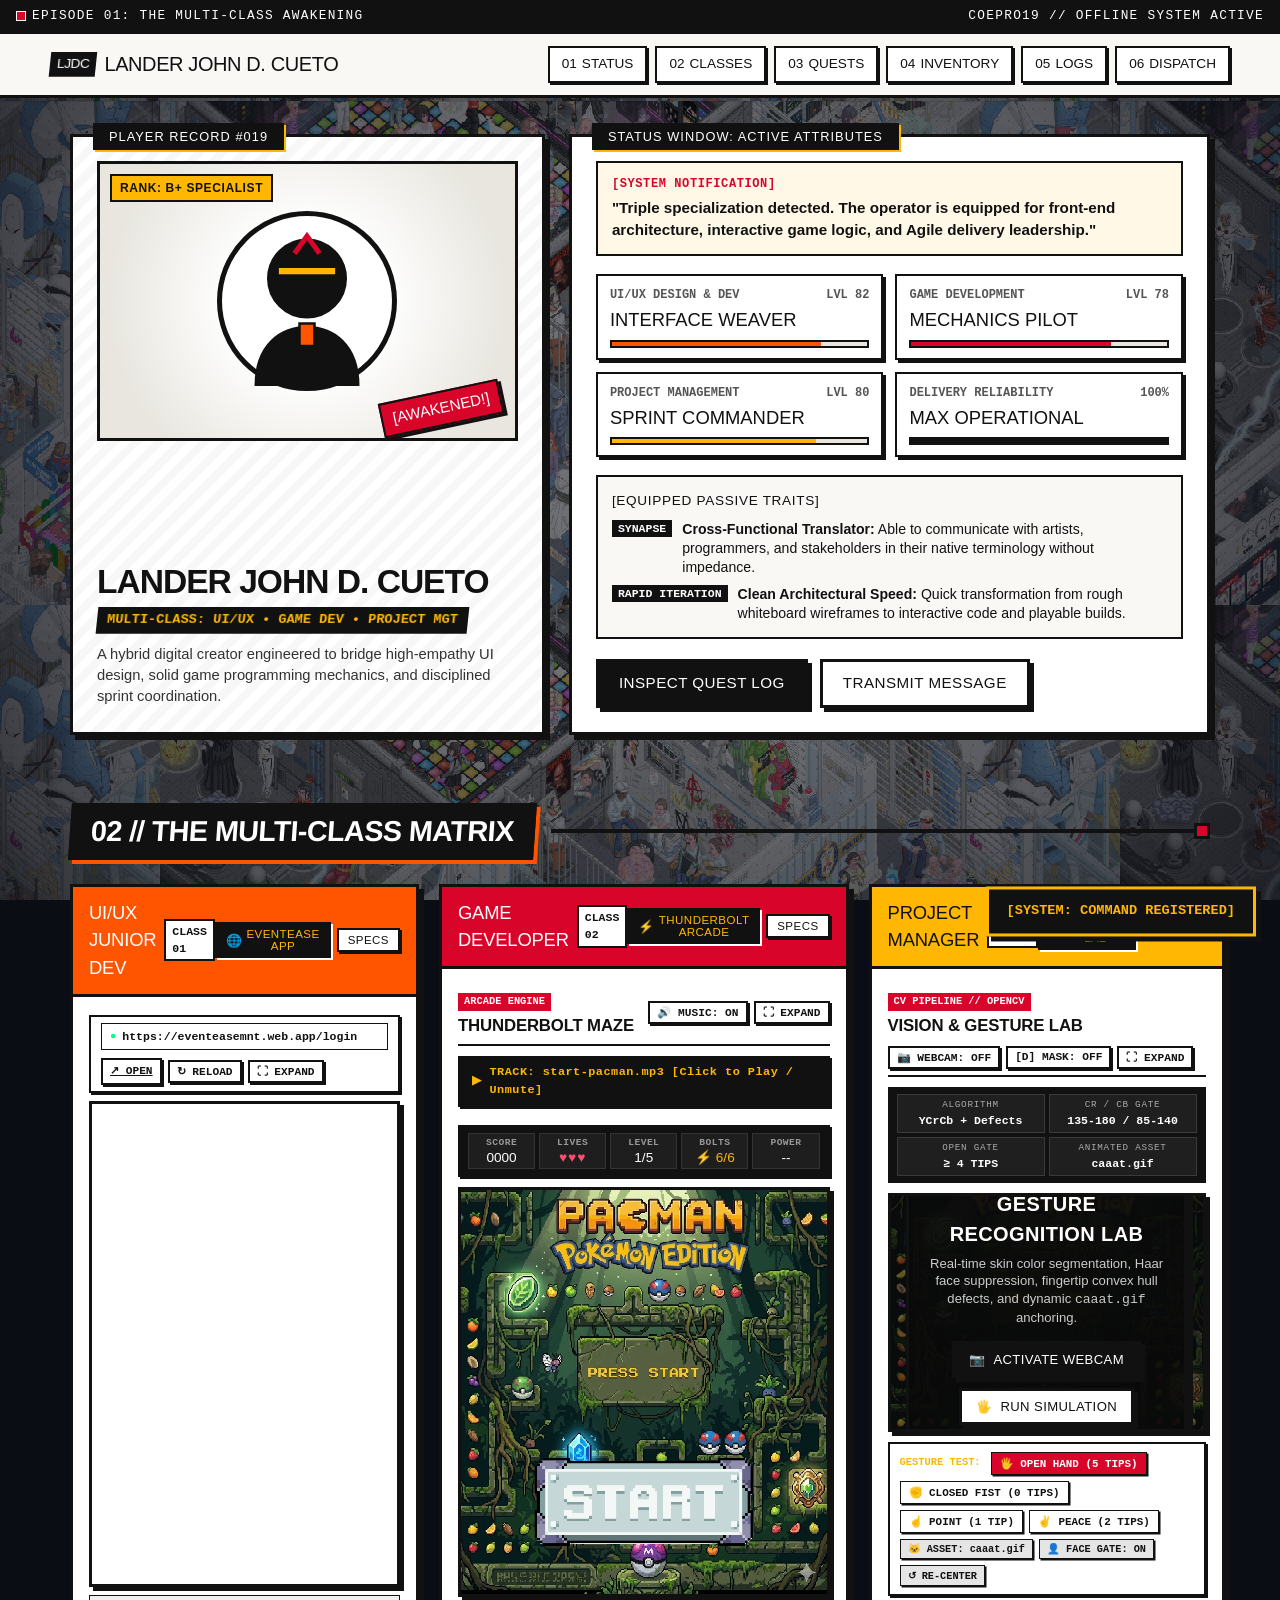
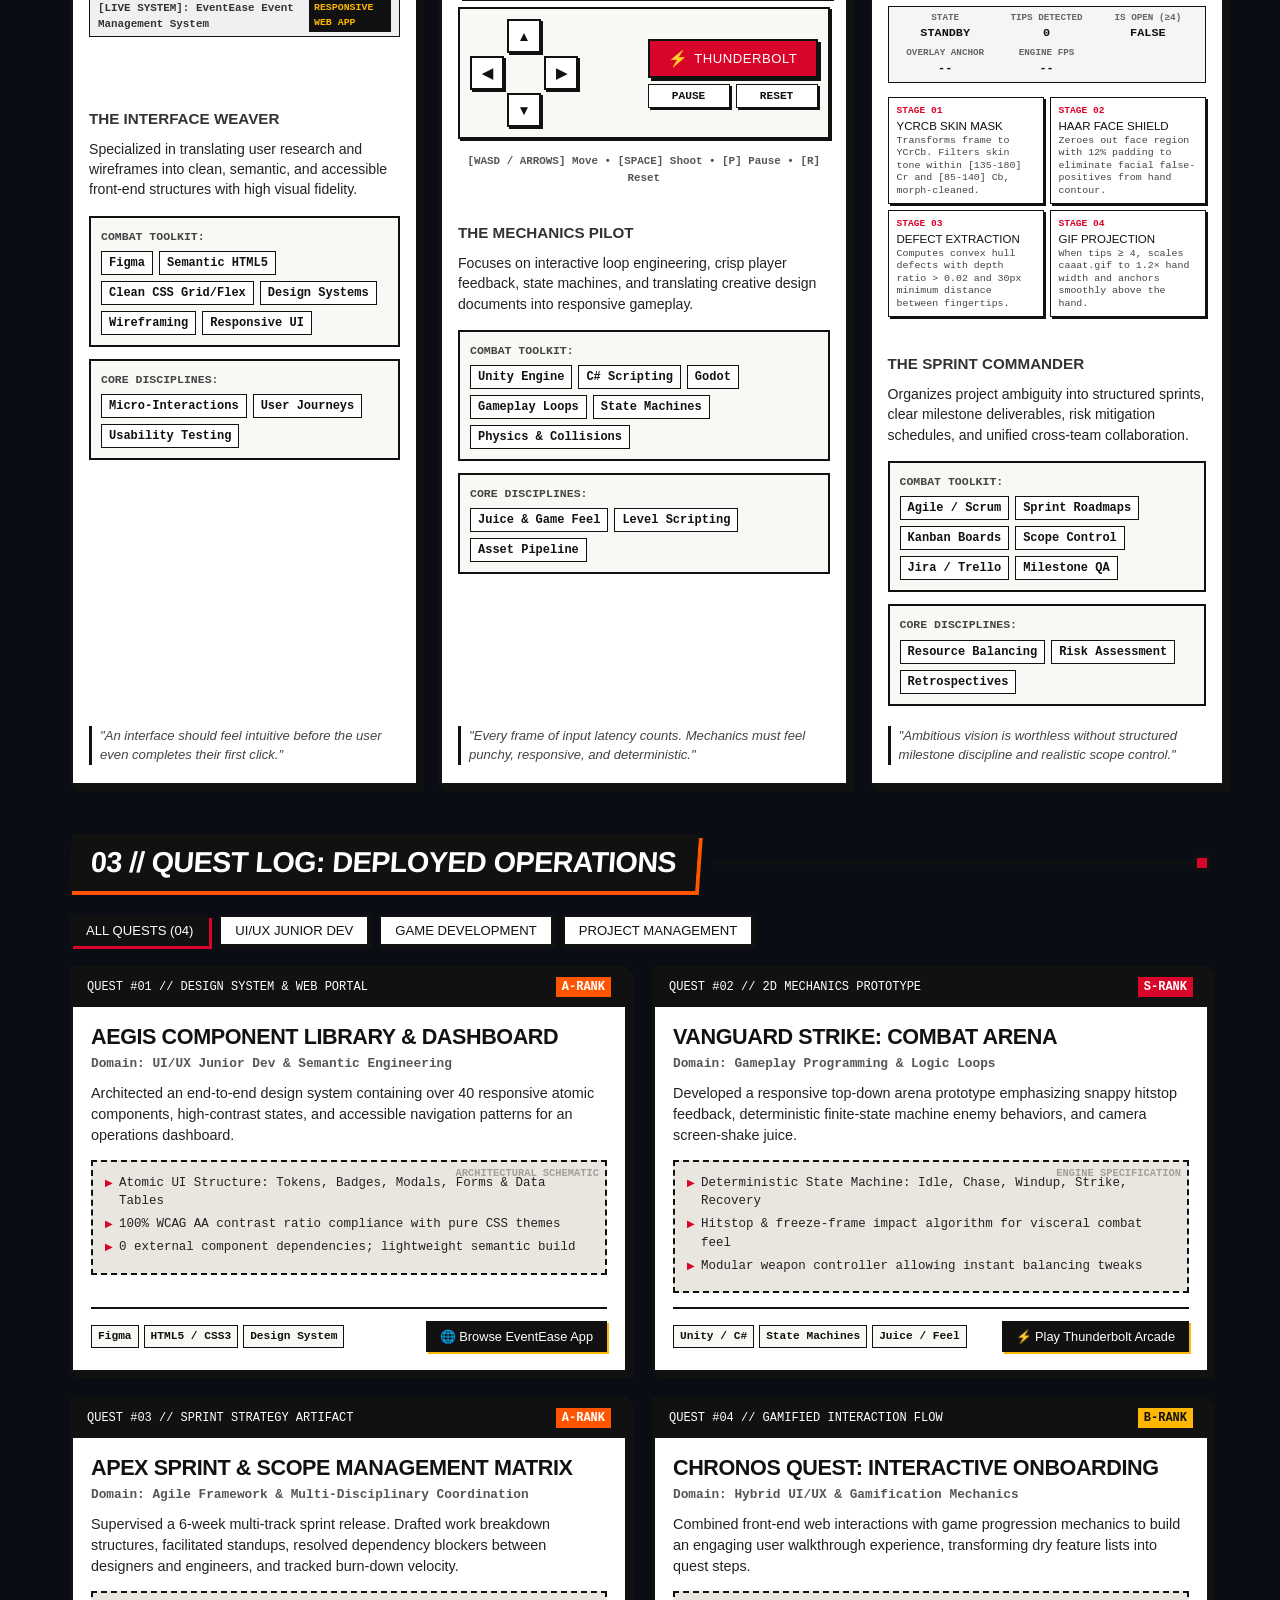
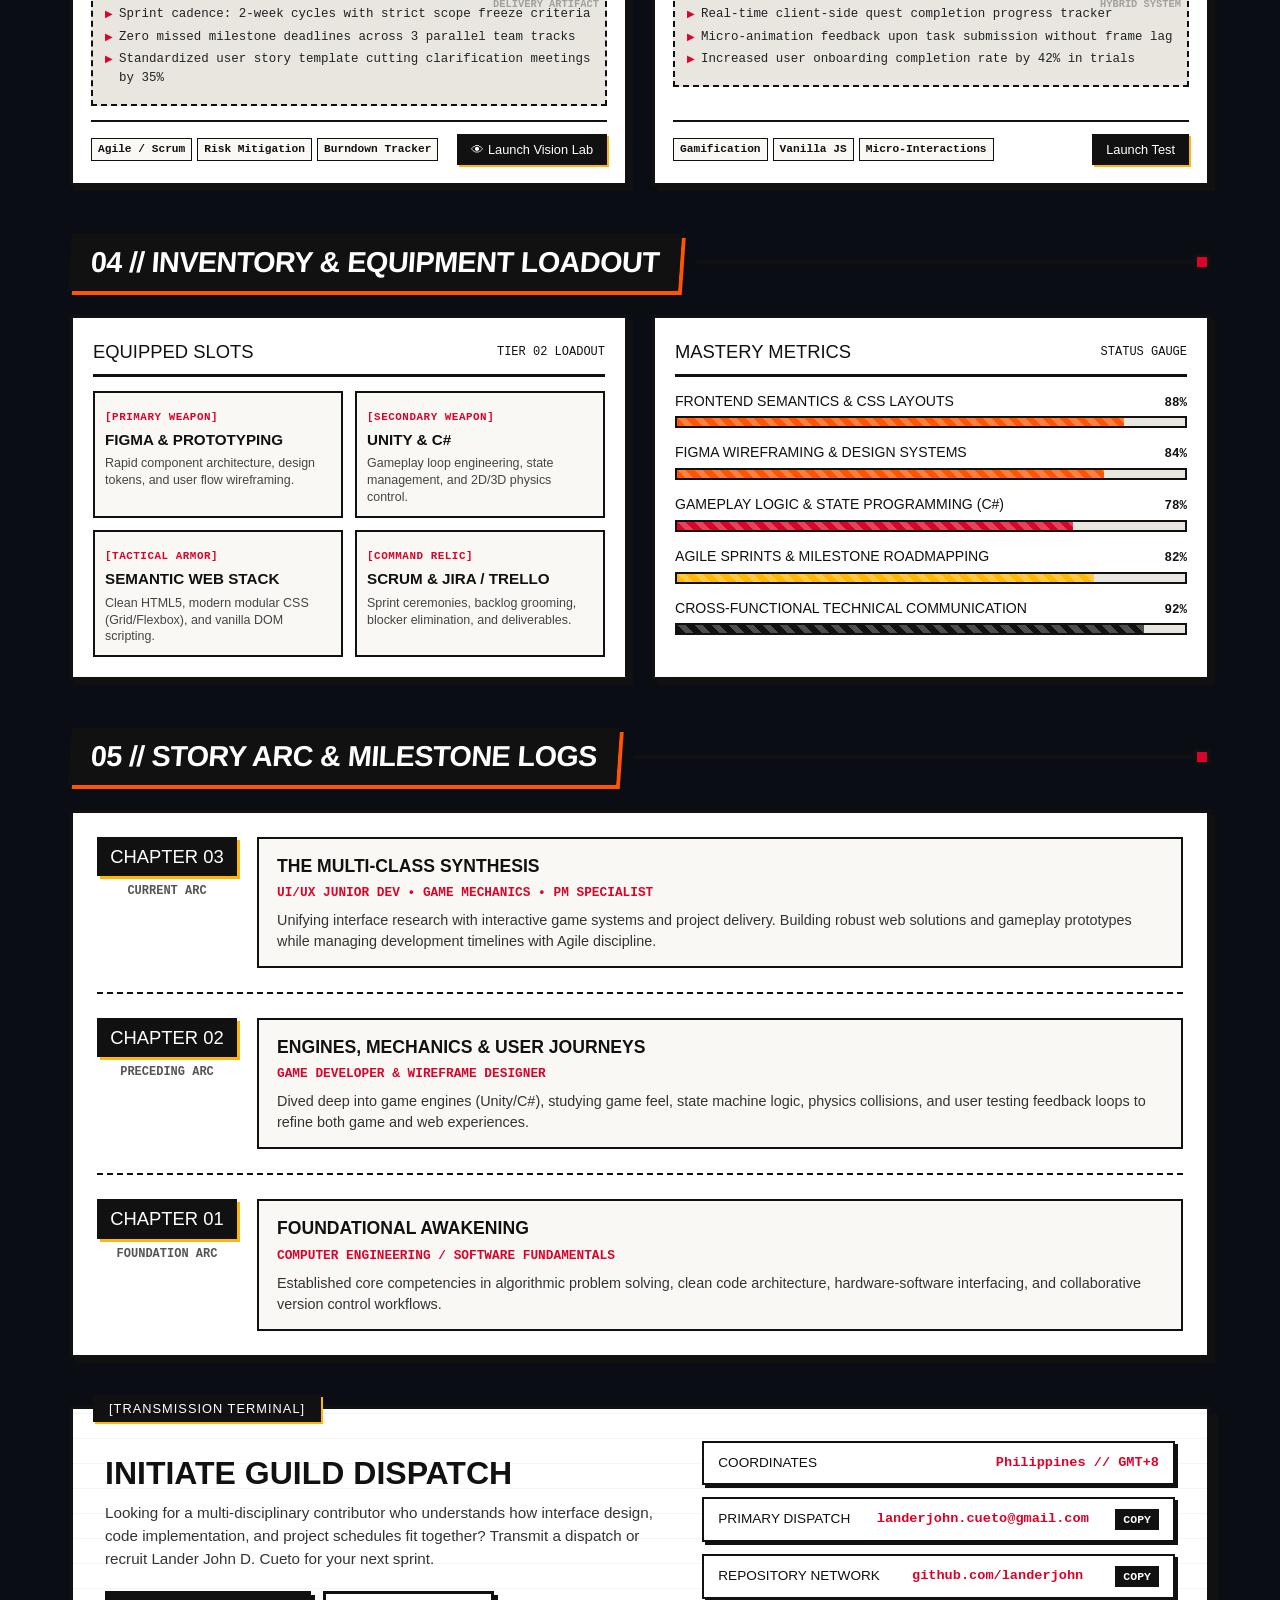
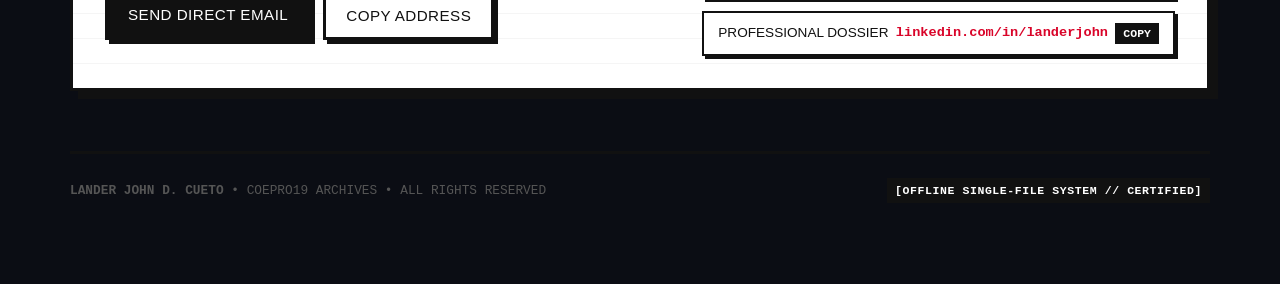
==== index_manhwa_backup.html @ 096001d0 "Initial commit: Lander's Portfolio" ====
<!DOCTYPE html>
<html lang="en">
<head>
  <meta charset="UTF-8">
  <meta name="viewport" content="width=device-width, initial-scale=1.0">
  <title>Lander John D. Cueto — Multi-Class Portfolio</title>
  <style>
    /* ==========================================================================
       RESET & ROOT VARIABLES (FLAT MANHWA / WEBTOON PALETTE)
       ========================================================================== */
    :root {
      --ink-black: #111111;
      --paper-white: #faf8f5;
      --screentone-gray: #e8e6df;
      --panel-border: 3.5px solid var(--ink-black);
      --panel-shadow: 5px 5px 0px var(--ink-black);
      --panel-shadow-lg: 8px 8px 0px var(--ink-black);
      --panel-shadow-sm: 3px 3px 0px var(--ink-black);

      /* Stark Comic Accents (Strictly Flat: No Neon/Cyberpunk Glow) */
      --accent-red: #d90429;
      --accent-red-hover: #b8001f;
      --accent-orange: #ff5400;
      --accent-yellow: #ffb703;
      --accent-yellow-light: #ffea79;
      --accent-blue-ink: #1d3557;

      /* Multi-Class Signature Colors */
      --class-uiux: #ff5400;      /* Vibrant Comic Orange */
      --class-gamedev: #d90429;   /* Crimson Red */
      --class-pm: #ffb703;        /* High-Impact Gold/Yellow */

      --font-display: "Arial Black", "Impact", "Segoe UI Black", -apple-system, sans-serif;
      --font-body: -apple-system, BlinkMacSystemFont, "Segoe UI", Roboto, "Helvetica Neue", Arial, sans-serif;
      --font-mono: "Consolas", "Courier New", monospace;
    }

    *, *::before, *::after {
      box-sizing: border-box;
      margin: 0;
      padding: 0;
    }

    html {
      scroll-behavior: smooth;
      background-color: #0b0d14;
    }

    body {
      background-color: transparent;
      color: var(--ink-black);
      font-family: var(--font-body);
      line-height: 1.5;
      font-size: 16px;
      padding-bottom: 80px;
      overflow-x: hidden;
      position: relative;
    }

    /* ==========================================================================
       FLOOR796 FIXED SPACE STATION BACKGROUND (CLONED SECTOR #b2l2,584,677)
       ========================================================================== */
    .floor796-fixed-viewport {
      position: fixed;
      top: 0;
      left: 0;
      width: 100vw;
      height: 100vh;
      z-index: -10;
      pointer-events: none;
      overflow: hidden;
      background-color: #0b0d14;
    }

    .floor796-bg-layer {
      position: absolute;
      top: -5%;
      left: -5%;
      width: 110%;
      height: 110%;
      background-image: url('floor796_bg.jpg');
      background-repeat: repeat;
      background-position: center 30%;
      background-size: 960px auto; /* Zoomed out pixel art scale */
      image-rendering: pixelated;
      image-rendering: crisp-edges;
      opacity: 0.45;
      filter: contrast(115%) brightness(0.92);
      transform: translateZ(0);
      animation: floor796-subtle-drift 35s ease-in-out infinite alternate;
    }

    @keyframes floor796-subtle-drift {
      0% {
        transform: scale(1) translate(0, 0);
      }
      50% {
        transform: scale(1.02) translate(-6px, -4px);
      }
      100% {
        transform: scale(1) translate(0, 0);
      }
    }

    .floor796-screentone-overlay {
      position: absolute;
      inset: 0;
      /* Comic screentone halftone grid to preserve digital manhwa aesthetic */
      background-image: 
        radial-gradient(circle at 1px 1px, rgba(17, 17, 17, 0.22) 1.5px, transparent 0);
      background-size: 12px 12px;
      pointer-events: none;
      opacity: 0.75;
    }

    .floor796-vignette-overlay {
      position: absolute;
      inset: 0;
      background: radial-gradient(circle at center, transparent 35%, rgba(11, 13, 20, 0.35) 80%, rgba(11, 13, 20, 0.65) 100%);
      pointer-events: none;
    }

    /* Selection & Focus */
    ::selection {
      background-color: var(--ink-black);
      color: var(--accent-yellow);
    }
    :focus-visible {
      outline: 3px dashed var(--accent-red);
      outline-offset: 4px;
    }

    /* Container */
    .container {
      max-width: 1180px;
      margin: 0 auto;
      padding: 0 20px;
    }

    /* ==========================================================================
       MANHWA TOP EPISODE BAR & HEADER
       ========================================================================== */
    .episode-bar {
      background-color: var(--ink-black);
      color: #ffffff;
      padding: 6px 16px;
      display: flex;
      justify-content: space-between;
      align-items: center;
      font-family: var(--font-mono);
      font-size: 0.8rem;
      letter-spacing: 0.1em;
      border-bottom: var(--panel-border);
      position: sticky;
      top: 0;
      z-index: 1000;
    }

    .episode-bar .status-live {
      display: inline-flex;
      align-items: center;
      gap: 6px;
    }

    .episode-bar .dot-pulse {
      width: 10px;
      height: 10px;
      background-color: var(--accent-red);
      border: 1.5px solid #fff;
      display: inline-block;
    }

    .main-nav {
      background-color: var(--paper-white);
      border-bottom: var(--panel-border);
      position: sticky;
      top: 33px;
      z-index: 999;
      box-shadow: 0 4px 0 rgba(0,0,0,0.1);
    }

    .nav-inner {
      display: flex;
      justify-content: space-between;
      align-items: center;
      padding: 12px 0;
    }

    .nav-brand {
      font-family: var(--font-display);
      font-size: 1.25rem;
      letter-spacing: -0.02em;
      text-transform: uppercase;
      display: flex;
      align-items: center;
      gap: 8px;
      text-decoration: none;
      color: var(--ink-black);
    }

    .badge-icon {
      background-color: var(--ink-black);
      color: #fff;
      padding: 2px 7px;
      font-size: 0.85rem;
      transform: skew(-6deg);
    }

    .nav-links {
      display: flex;
      list-style: none;
      gap: 8px;
    }

    .nav-link {
      text-decoration: none;
      color: var(--ink-black);
      font-family: var(--font-display);
      font-size: 0.85rem;
      text-transform: uppercase;
      padding: 6px 12px;
      border: 2px solid var(--ink-black);
      background-color: #fff;
      box-shadow: 2px 2px 0 var(--ink-black);
      transition: transform 0.1s ease, box-shadow 0.1s ease, background-color 0.1s ease;
      display: inline-flex;
      align-items: center;
      gap: 5px;
    }

    .nav-link:hover {
      background-color: var(--accent-yellow);
      transform: translate(-1px, -1px);
      box-shadow: 4px 4px 0 var(--ink-black);
    }

    .nav-link:active {
      transform: translate(2px, 2px);
      box-shadow: 0 0 0 var(--ink-black);
    }

    /* ==========================================================================
       HERO: CHARACTER STATUS WINDOW & SPLIT MANHWA PANEL
       ========================================================================== */
    .hero-section {
      padding: 36px 0 20px 0;
    }

    .webtoon-row {
      display: grid;
      grid-template-columns: 1fr 1.35fr;
      gap: 24px;
      align-items: stretch;
    }

    /* Common Comic Panel Frame */
    .comic-panel {
      background-color: #ffffff;
      border: var(--panel-border);
      box-shadow: var(--panel-shadow);
      position: relative;
      padding: 24px;
    }

    .panel-cutout-header {
      position: absolute;
      top: -14px;
      left: 20px;
      background-color: var(--ink-black);
      color: #ffffff;
      font-family: var(--font-display);
      font-size: 0.8rem;
      padding: 2px 14px;
      letter-spacing: 0.08em;
      text-transform: uppercase;
      border: 2px solid var(--ink-black);
      box-shadow: 2px 2px 0 var(--accent-yellow);
      z-index: 2;
    }

    /* Left Panel: Character Avatar & Identity Frame */
    .character-card {
      display: flex;
      flex-direction: column;
      justify-content: space-between;
      background-color: #fff;
      background-image: 
        repeating-linear-gradient(
          -45deg,
          transparent,
          transparent 8px,
          rgba(0, 0, 0, 0.03) 8px,
          rgba(0, 0, 0, 0.03) 16px
        );
    }

    .character-visual-frame {
      border: 3px solid var(--ink-black);
      background-color: var(--screentone-gray);
      height: 280px;
      display: flex;
      flex-direction: column;
      align-items: center;
      justify-content: center;
      position: relative;
      overflow: hidden;
      box-shadow: inset 0 0 0 3px #ffffff;
    }

    /* Native Vector Silhouette / Avatar Crest */
    .vector-silhouette {
      width: 100%;
      height: 100%;
      display: flex;
      align-items: center;
      justify-content: center;
      background: radial-gradient(circle at center, #ffffff 30%, var(--screentone-gray) 80%);
    }

    .avatar-svg {
      width: 200px;
      height: 200px;
    }

    .sfx-badge {
      position: absolute;
      background-color: var(--accent-red);
      color: #fff;
      font-family: var(--font-display);
      font-size: 0.95rem;
      padding: 4px 10px;
      border: 2px solid var(--ink-black);
      box-shadow: 3px 3px 0 var(--ink-black);
      transform: rotate(-12deg);
      bottom: 12px;
      right: 12px;
      z-index: 3;
    }

    .rank-stamp {
      position: absolute;
      top: 10px;
      left: 10px;
      background-color: var(--accent-yellow);
      border: 2px solid var(--ink-black);
      padding: 3px 8px;
      font-family: var(--font-display);
      font-size: 0.75rem;
      font-weight: 900;
      letter-spacing: 0.05em;
    }

    .character-identity {
      margin-top: 18px;
    }

    .name-title {
      font-family: var(--font-display);
      font-size: 2.1rem;
      line-height: 1.05;
      text-transform: uppercase;
      color: var(--ink-black);
      letter-spacing: -0.03em;
    }

    .class-super-badge {
      display: inline-block;
      margin-top: 8px;
      background-color: var(--ink-black);
      color: var(--accent-yellow);
      font-family: var(--font-mono);
      font-weight: bold;
      font-size: 0.85rem;
      padding: 3px 10px;
      transform: skew(-6deg);
    }

    .identity-subtext {
      margin-top: 10px;
      font-size: 0.92rem;
      color: #333;
      font-weight: 500;
      line-height: 1.45;
    }

    /* Right Panel: Official System Status Window */
    .status-window {
      background-color: #ffffff;
      display: flex;
      flex-direction: column;
      justify-content: space-between;
    }

    .system-dialogue-box {
      border: 2px solid var(--ink-black);
      background-color: #fff8e7;
      padding: 12px 14px;
      margin-bottom: 18px;
      position: relative;
    }

    .system-dialogue-box::before {
      content: "[SYSTEM NOTIFICATION]";
      display: block;
      font-family: var(--font-mono);
      font-size: 0.75rem;
      font-weight: 900;
      color: var(--accent-red);
      letter-spacing: 0.05em;
      margin-bottom: 4px;
    }

    .system-dialogue-text {
      font-size: 0.95rem;
      font-weight: 600;
      color: var(--ink-black);
    }

    /* Status Grid */
    .status-stats-grid {
      display: grid;
      grid-template-columns: 1fr 1fr;
      gap: 12px;
      margin-bottom: 18px;
    }

    .stat-box {
      border: 2px solid var(--ink-black);
      padding: 10px 12px;
      background-color: #fff;
      box-shadow: var(--panel-shadow-sm);
    }

    .stat-label {
      font-family: var(--font-mono);
      font-size: 0.75rem;
      text-transform: uppercase;
      font-weight: 700;
      color: #555;
      display: flex;
      justify-content: space-between;
    }

    .stat-val {
      font-family: var(--font-display);
      font-size: 1.15rem;
      margin-top: 2px;
      color: var(--ink-black);
    }

    .stat-meter {
      height: 8px;
      border: 2px solid var(--ink-black);
      background-color: var(--screentone-gray);
      margin-top: 6px;
      overflow: hidden;
    }

    .stat-fill {
      height: 100%;
      background-color: var(--accent-red);
    }
    .stat-fill.uiux { background-color: var(--accent-orange); }
    .stat-fill.gamedev { background-color: var(--accent-red); }
    .stat-fill.pm { background-color: var(--accent-yellow); }
    .stat-fill.stamina { background-color: var(--ink-black); }

    /* Passive Traits List */
    .traits-box {
      border: 2px solid var(--ink-black);
      padding: 14px;
      background-color: var(--paper-white);
      margin-bottom: 20px;
    }

    .traits-title {
      font-family: var(--font-display);
      font-size: 0.85rem;
      text-transform: uppercase;
      letter-spacing: 0.05em;
      margin-bottom: 8px;
      display: flex;
      align-items: center;
      gap: 6px;
    }

    .trait-item {
      display: flex;
      gap: 10px;
      margin-bottom: 8px;
      font-size: 0.88rem;
      line-height: 1.35;
    }
    .trait-item:last-child {
      margin-bottom: 0;
    }

    .trait-tag {
      font-family: var(--font-mono);
      font-size: 0.72rem;
      font-weight: 800;
      background-color: var(--ink-black);
      color: #fff;
      padding: 1px 6px;
      height: fit-content;
      white-space: nowrap;
    }

    /* Action Buttons CTA */
    .cta-row {
      display: flex;
      gap: 12px;
      flex-wrap: wrap;
    }

    .comic-btn {
      font-family: var(--font-display);
      font-size: 0.95rem;
      text-transform: uppercase;
      letter-spacing: 0.03em;
      padding: 10px 20px;
      text-decoration: none;
      display: inline-flex;
      align-items: center;
      justify-content: center;
      gap: 8px;
      border: 3px solid var(--ink-black);
      background-color: var(--ink-black);
      color: #fff;
      box-shadow: 4px 4px 0 var(--ink-black);
      cursor: pointer;
      transition: transform 0.1s ease, box-shadow 0.1s ease, background-color 0.1s ease;
    }

    .comic-btn:hover {
      background-color: var(--accent-red);
      color: #fff;
      transform: translate(-2px, -2px);
      box-shadow: 6px 6px 0 var(--ink-black);
    }

    .comic-btn:active {
      transform: translate(2px, 2px);
      box-shadow: 2px 2px 0 var(--ink-black);
    }

    .comic-btn-secondary {
      background-color: #fff;
      color: var(--ink-black);
      box-shadow: 4px 4px 0 var(--ink-black);
    }

    .comic-btn-secondary:hover {
      background-color: var(--accent-yellow);
      color: var(--ink-black);
    }

    /* ==========================================================================
       SECTION HEADERS (MANHWA CHAPTER PANELS)
       ========================================================================== */
    .section-banner {
      margin: 48px 0 24px 0;
      display: flex;
      align-items: center;
      gap: 16px;
    }

    .section-title {
      font-family: var(--font-display);
      font-size: 1.8rem;
      text-transform: uppercase;
      letter-spacing: -0.02em;
      background-color: var(--ink-black);
      color: #ffffff;
      padding: 4px 18px;
      border: 3px solid var(--ink-black);
      box-shadow: 4px 4px 0 var(--accent-orange);
      transform: skew(-4deg);
      display: inline-block;
    }

    .section-line {
      flex: 1;
      height: 4px;
      background-color: var(--ink-black);
      position: relative;
    }

    .section-line::after {
      content: "";
      position: absolute;
      right: 0;
      top: -6px;
      width: 16px;
      height: 16px;
      background-color: var(--accent-red);
      border: 3px solid var(--ink-black);
    }

    /* ==========================================================================
       THE MULTI-CLASS MATRIX (3 STRUCTURAL PANELS)
       ========================================================================== */
    .classes-grid {
      display: grid;
      grid-template-columns: repeat(3, 1fr);
      gap: 20px;
    }

    .class-card {
      border: var(--panel-border);
      box-shadow: var(--panel-shadow);
      background-color: #ffffff;
      display: flex;
      flex-direction: column;
      position: relative;
      transition: transform 0.15s ease, box-shadow 0.15s ease;
    }

    .class-card:hover {
      transform: translateY(-4px);
      box-shadow: var(--panel-shadow-lg);
    }

    .class-header-bar {
      padding: 12px 16px;
      border-bottom: 3px solid var(--ink-black);
      display: flex;
      justify-content: space-between;
      align-items: center;
    }

    .class-card.uiux-card .class-header-bar {
      background-color: var(--class-uiux);
      color: #ffffff;
    }

    .class-card.gamedev-card .class-header-bar {
      background-color: var(--class-gamedev);
      color: #ffffff;
    }

    .class-card.pm-card .class-header-bar {
      background-color: var(--class-pm);
      color: var(--ink-black);
    }

    .class-name {
      font-family: var(--font-display);
      font-size: 1.15rem;
      text-transform: uppercase;
      letter-spacing: -0.01em;
    }

    .class-tier {
      font-family: var(--font-mono);
      font-size: 0.72rem;
      font-weight: 900;
      border: 2px solid var(--ink-black);
      padding: 2px 6px;
      background-color: #fff;
      color: var(--ink-black);
    }

    .class-title-wrap {
      display: flex;
      align-items: center;
      gap: 8px;
    }

    /* Game Developer Interactive Section Tabs */
    .gamedev-tab-nav {
      display: flex;
      gap: 6px;
      align-items: center;
    }

    .gamedev-tab-btn {
      font-family: var(--font-display);
      font-size: 0.72rem;
      text-transform: uppercase;
      letter-spacing: 0.04em;
      padding: 4px 9px;
      border: 2px solid var(--ink-black);
      background-color: #ffffff;
      color: var(--ink-black);
      cursor: pointer;
      box-shadow: 2px 2px 0 var(--ink-black);
      transition: all 0.1s ease;
      display: inline-flex;
      align-items: center;
      gap: 4px;
    }

    .gamedev-tab-btn:hover {
      background-color: var(--accent-yellow);
      transform: translate(-1px, -1px);
      box-shadow: 3px 3px 0 var(--ink-black);
    }

    .gamedev-tab-btn:active {
      transform: translate(1px, 1px);
      box-shadow: 1px 1px 0 var(--ink-black);
    }

    .gamedev-tab-btn.active {
      background-color: var(--ink-black);
      color: var(--accent-yellow);
      box-shadow: 2px 2px 0 #ffffff;
    }

    .gamedev-tab-btn.highlight-tab {
      background-color: var(--accent-yellow);
      color: var(--ink-black);
    }

    .gamedev-tab-btn.highlight-tab.active {
      background-color: var(--ink-black);
      color: var(--accent-yellow);
    }

    .pulse-spark {
      font-size: 0.8rem;
      display: inline-block;
      animation: pulse-spark-anim 1.2s infinite ease-in-out;
    }

    @keyframes pulse-spark-anim {
      0%, 100% { transform: scale(1); }
      50% { transform: scale(1.35) rotate(8deg); color: var(--accent-orange); }
    }

    .gamedev-tab-pane {
      display: none;
      flex-direction: column;
      flex: 1;
      justify-content: space-between;
    }

    .gamedev-tab-pane.active {
      display: flex;
    }

    .uiux-tab-pane {
      display: none;
      flex-direction: column;
      flex: 1;
      justify-content: space-between;
    }

    .uiux-tab-pane.active {
      display: flex;
    }

    .pm-tab-pane {
      display: none;
      flex-direction: column;
      flex: 1;
      justify-content: space-between;
    }

    .pm-tab-pane.active {
      display: flex;
    }

    /* Expand / Full-Width Toggle for Cards */
    .class-card.gamedev-card.expanded,
    .class-card.uiux-card.expanded,
    .class-card.pm-card.expanded {
      grid-column: 1 / -1;
      border-color: var(--ink-black);
      box-shadow: var(--panel-shadow-lg);
    }

    .class-card.gamedev-card.expanded .arcade-shell {
      max-width: 640px;
      margin: 0 auto;
      width: 100%;
    }

    .class-card.pm-card.expanded .pm-vision-shell {
      max-width: 680px;
      margin: 0 auto;
      width: 100%;
    }

    /* Project Manager: Computer Vision & Gesture Lab Shell */
    .pm-vision-shell {
      display: flex;
      flex-direction: column;
      gap: 10px;
      width: 100%;
    }

    .pm-vision-ticker {
      display: grid;
      grid-template-columns: repeat(auto-fit, minmax(110px, 1fr));
      gap: 4px;
      background-color: var(--ink-black);
      padding: 6px 8px;
      border: 1.5px solid var(--ink-black);
    }

    .ticker-item {
      display: flex;
      flex-direction: column;
      align-items: center;
      text-align: center;
      padding: 3px 4px;
      background-color: rgba(255, 255, 255, 0.06);
      border: 1px solid rgba(255, 255, 255, 0.12);
    }

    .ticker-key {
      font-family: var(--font-mono);
      font-size: 0.58rem;
      letter-spacing: 0.08em;
      color: #aaaaaa;
      text-transform: uppercase;
    }

    .ticker-val {
      font-family: var(--font-mono);
      font-size: 0.72rem;
      font-weight: 700;
      color: #ffffff;
    }

    .pm-vision-screen-frame {
      position: relative;
      background-color: #0b0c10;
      border: 3px solid var(--ink-black);
      box-shadow: 4px 4px 0 var(--ink-black);
      overflow: hidden;
      aspect-ratio: 4 / 3;
      max-height: 480px;
      display: flex;
      justify-content: center;
      align-items: center;
      touch-action: none;
      user-select: none;
    }

    .pm-vision-canvas {
      width: 100%;
      height: 100%;
      object-fit: contain;
      display: block;
      background-color: #0d1117;
    }

    /* Standby Poster Cover (Guarantees zero pitch black screen) */
    .pm-vision-standby-cover {
      position: absolute;
      inset: 0;
      z-index: 15;
      display: flex;
      flex-direction: column;
      justify-content: center;
      align-items: center;
      overflow: hidden;
      background-color: #111111;
      transition: opacity 0.3s ease, visibility 0.3s ease;
    }

    .pm-vision-standby-cover.hidden {
      opacity: 0;
      visibility: hidden;
      pointer-events: none;
    }

    .vision-bg-poster {
      position: absolute;
      inset: 0;
      width: 100%;
      height: 100%;
      object-fit: cover;
      opacity: 0.45;
      filter: contrast(120%) brightness(0.8);
    }

    .vision-standby-overlay {
      position: relative;
      z-index: 2;
      display: flex;
      flex-direction: column;
      align-items: center;
      text-align: center;
      padding: 18px 20px;
      max-width: 90%;
      background: rgba(10, 10, 10, 0.88);
      border: 3px solid var(--ink-black);
      box-shadow: 6px 6px 0 var(--ink-black);
    }

    .vision-standby-badge {
      background-color: var(--accent-yellow);
      color: var(--ink-black);
      font-family: var(--font-mono);
      font-size: 0.65rem;
      font-weight: 800;
      padding: 2px 8px;
      margin-bottom: 8px;
      letter-spacing: 0.05em;
      border: 1px solid var(--ink-black);
    }

    .vision-standby-title {
      font-family: var(--font-display);
      font-size: 1.25rem;
      color: #ffffff;
      margin: 0 0 6px 0;
      letter-spacing: 0.02em;
      text-transform: uppercase;
    }

    .vision-standby-desc {
      font-family: var(--font-body);
      font-size: 0.82rem;
      color: #cccccc;
      margin: 0 0 14px 0;
      line-height: 1.35;
    }

    .vision-standby-btns {
      display: flex;
      gap: 10px;
      flex-wrap: wrap;
      justify-content: center;
      margin-bottom: 10px;
    }

    .vision-start-btn {
      padding: 8px 14px;
      font-size: 0.82rem;
    }

    .vision-standby-hint {
      font-family: var(--font-mono);
      font-size: 0.65rem;
      color: #888888;
    }

    /* Dynamic Cat GIF Overlay Layer */
    .pm-gif-overlay-wrap {
      position: absolute;
      z-index: 12;
      pointer-events: none;
      transform: translate(-50%, -100%);
      transition: opacity 0.15s ease, transform 0.1s ease;
      display: flex;
      flex-direction: column;
      align-items: center;
      filter: drop-shadow(0 4px 10px rgba(0, 0, 0, 0.7));
    }

    .pm-gif-overlay-wrap.hidden {
      opacity: 0;
      transform: translate(-50%, -85%) scale(0.85);
      visibility: hidden;
    }

    .pm-cat-gif-img {
      max-width: 140px;
      max-height: 140px;
      width: auto;
      height: auto;
      display: block;
      image-rendering: auto;
    }

    .pm-gif-tag {
      background-color: #00ff88;
      color: var(--ink-black);
      font-family: var(--font-mono);
      font-size: 0.58rem;
      font-weight: 800;
      padding: 1px 6px;
      border: 1px solid var(--ink-black);
      margin-top: 2px;
      white-space: nowrap;
      letter-spacing: 0.04em;
    }

    /* Tactical Gesture Control Deck */
    .pm-vision-control-deck {
      display: flex;
      flex-direction: column;
      gap: 6px;
      background-color: var(--card-bg-dark);
      padding: 8px 10px;
      border: 2px solid var(--ink-black);
      box-shadow: 2px 2px 0 var(--ink-black);
    }

    .gesture-btn-row {
      display: flex;
      gap: 6px;
      align-items: center;
      flex-wrap: wrap;
    }

    .control-label {
      font-family: var(--font-mono);
      font-size: 0.65rem;
      font-weight: 800;
      color: var(--accent-yellow);
      margin-right: 4px;
    }

    .gesture-test-btn {
      font-family: var(--font-mono);
      font-size: 0.68rem;
      font-weight: 700;
      padding: 4px 8px;
      border: 1.5px solid var(--ink-black);
      background-color: #ffffff;
      color: var(--ink-black);
      cursor: pointer;
      box-shadow: 1.5px 1.5px 0 var(--ink-black);
      transition: all 0.1s ease;
      white-space: nowrap;
    }

    .gesture-test-btn:hover {
      background-color: var(--accent-yellow);
      transform: translate(-1px, -1px);
      box-shadow: 2.5px 2.5px 0 var(--ink-black);
    }

    .gesture-test-btn.active {
      background-color: var(--accent-red);
      color: #ffffff;
      border-color: var(--ink-black);
      box-shadow: 1.5px 1.5px 0 var(--ink-black);
    }

    .vision-utility-row {
      display: flex;
      gap: 6px;
      align-items: center;
      flex-wrap: wrap;
    }

    .gesture-tool-btn {
      font-family: var(--font-mono);
      font-size: 0.64rem;
      font-weight: 700;
      padding: 3px 7px;
      border: 1.5px solid var(--ink-black);
      background-color: #e5e5e5;
      color: var(--ink-black);
      cursor: pointer;
      box-shadow: 1.5px 1.5px 0 var(--ink-black);
      transition: all 0.1s ease;
    }

    .gesture-tool-btn:hover {
      background-color: #ffffff;
    }

    /* Readout Bar */
    .pm-vision-readout-bar {
      display: grid;
      grid-template-columns: repeat(auto-fit, minmax(95px, 1fr));
      gap: 4px;
      background-color: #f5f5f5;
      border: 1.5px solid var(--ink-black);
      padding: 4px 8px;
    }

    .readout-col {
      display: flex;
      flex-direction: column;
      align-items: center;
    }

    .r-label {
      font-family: var(--font-mono);
      font-size: 0.58rem;
      color: #666666;
      font-weight: 700;
      text-transform: uppercase;
    }

    .r-val {
      font-family: var(--font-mono);
      font-size: 0.74rem;
      color: var(--ink-black);
      font-weight: 800;
    }

    /* Pipeline Architecture Schematic Steps */
    .pm-pipeline-grid {
      display: grid;
      grid-template-columns: repeat(auto-fit, minmax(130px, 1fr));
      gap: 6px;
      margin-top: 4px;
    }

    .pipeline-step-card {
      background-color: #ffffff;
      border: 1.5px solid var(--ink-black);
      padding: 6px 8px;
      display: flex;
      flex-direction: column;
      gap: 2px;
      box-shadow: 2px 2px 0 var(--ink-black);
    }

    .step-num {
      font-family: var(--font-mono);
      font-size: 0.60rem;
      font-weight: 800;
      color: var(--accent-red);
    }

    .step-title {
      font-family: var(--font-display);
      font-size: 0.72rem;
      color: var(--ink-black);
      line-height: 1.1;
      text-transform: uppercase;
    }

    .step-desc {
      font-family: var(--font-mono);
      font-size: 0.62rem;
      color: #444444;
      line-height: 1.25;
      margin: 0;
    }

    /* UI/UX Embedded Browser Shell */
    .uiux-browser-shell {
      display: flex;
      flex-direction: column;
      gap: 8px;
      height: 100%;
    }

    .uiux-browser-top-bar {
      display: flex;
      justify-content: space-between;
      align-items: center;
      background-color: var(--card-bg-dark);
      padding: 6px 10px;
      border: 2px solid var(--ink-black);
      box-shadow: 2px 2px 0 var(--ink-black);
      gap: 8px;
      flex-wrap: wrap;
    }

    .uiux-browser-address-bar {
      display: flex;
      align-items: center;
      gap: 6px;
      background-color: #ffffff;
      border: 1.5px solid var(--ink-black);
      padding: 4px 8px;
      flex: 1;
      min-width: 180px;
      overflow: hidden;
    }

    .browser-dot-status {
      color: #00ff88;
      font-size: 0.65rem;
      animation: pulse-spark-anim 1.5s infinite ease-in-out;
    }

    .browser-url-text {
      font-family: var(--font-mono);
      font-size: 0.72rem;
      font-weight: 700;
      color: var(--ink-black);
      white-space: nowrap;
      overflow: hidden;
      text-overflow: ellipsis;
    }

    .uiux-browser-actions {
      display: flex;
      gap: 6px;
      align-items: center;
    }

    .uiux-browser-frame-wrap {
      position: relative;
      background-color: #ffffff;
      border: 3px solid var(--ink-black);
      box-shadow: 4px 4px 0 var(--ink-black);
      overflow: hidden;
      min-height: 480px;
      display: flex;
    }

    .uiux-card.expanded .uiux-browser-frame-wrap {
      min-height: 640px;
    }

    .uiux-browser-iframe {
      width: 100%;
      height: 480px;
      border: none;
      display: block;
      background-color: #ffffff;
    }

    .uiux-card.expanded .uiux-browser-iframe {
      height: 640px;
    }

    .uiux-browser-footer {
      display: flex;
      justify-content: space-between;
      align-items: center;
      font-family: var(--font-mono);
      font-size: 0.68rem;
      font-weight: 700;
      background-color: #f0f0f0;
      border: 1.5px solid var(--ink-black);
      padding: 4px 8px;
      color: #333333;
    }

    .badge-responsive {
      background-color: var(--ink-black);
      color: var(--accent-yellow);
      padding: 1px 5px;
      font-size: 0.62rem;
    }

    .comic-btn-sm {
      font-size: 0.78rem;
      padding: 6px 12px;
      border-width: 2px;
    }

    /* ==========================================================================
       ARCADE CABINET / PLAYABLE GAME TAB STYLES
       ========================================================================== */
    .arcade-shell {
      display: flex;
      flex-direction: column;
      gap: 10px;
      width: 100%;
    }

    .arcade-top-bar {
      display: flex;
      justify-content: space-between;
      align-items: center;
      flex-wrap: wrap;
      gap: 8px;
      padding-bottom: 6px;
      border-bottom: 2px solid var(--ink-black);
    }

    .arcade-badge {
      font-family: var(--font-mono);
      font-size: 0.65rem;
      font-weight: 900;
      background-color: var(--accent-red);
      color: #ffffff;
      padding: 1px 6px;
      display: inline-block;
      margin-bottom: 2px;
    }

    .arcade-title {
      font-family: var(--font-display);
      font-size: 1.05rem;
      text-transform: uppercase;
      letter-spacing: -0.01em;
      color: var(--ink-black);
    }

    .arcade-actions {
      display: flex;
      gap: 6px;
    }

    .arcade-tool-btn {
      font-family: var(--font-mono);
      font-size: 0.7rem;
      font-weight: 800;
      background-color: #ffffff;
      color: var(--ink-black);
      border: 2px solid var(--ink-black);
      padding: 3px 7px;
      cursor: pointer;
      box-shadow: 2px 2px 0 var(--ink-black);
      transition: all 0.1s ease;
    }

    .arcade-tool-btn:hover {
      background-color: var(--accent-yellow);
      transform: translate(-1px, -1px);
    }

    /* Live HUD Bar */
    .arcade-hud {
      display: grid;
      grid-template-columns: repeat(5, 1fr);
      gap: 4px;
      background-color: var(--ink-black);
      padding: 6px 8px;
      border: 2.5px solid var(--ink-black);
      box-shadow: 2px 2px 0 var(--ink-black);
    }

    .hud-item {
      display: flex;
      flex-direction: column;
      align-items: center;
      background-color: #1e1e1e;
      border: 1px solid #333;
      padding: 2px 4px;
    }

    .hud-label {
      font-family: var(--font-mono);
      font-size: 0.6rem;
      font-weight: 800;
      color: #999;
      letter-spacing: 0.05em;
    }

    .hud-val {
      font-family: var(--font-display);
      font-size: 0.85rem;
      color: #ffffff;
      line-height: 1.1;
    }

    .hud-val.text-red {
      color: #ff4d6d;
      letter-spacing: 1px;
    }

    .hud-val.text-yellow {
      color: var(--accent-yellow);
    }

    .hud-power-item.active {
      background-color: var(--accent-orange);
    }

    .hud-power-item.active .hud-label {
      color: #ffffff;
    }

    .hud-power-item.active .hud-val {
      color: #ffffff;
    }

    /* Live BGM Audio Status Indicator */
    .arcade-music-indicator {
      display: flex;
      align-items: center;
      justify-content: center;
      gap: 8px;
      background-color: #111111;
      color: var(--accent-yellow);
      border: 2px solid var(--ink-black);
      padding: 6px 12px;
      margin-bottom: 8px;
      font-family: var(--font-mono);
      font-size: 0.74rem;
      font-weight: 700;
      letter-spacing: 0.5px;
      cursor: pointer;
      box-shadow: 2px 2px 0 var(--ink-black);
      transition: all 0.15s ease;
      user-select: none;
    }

    .arcade-music-indicator:hover {
      background-color: var(--ink-black);
      color: #ffffff;
      border-color: var(--accent-orange);
    }

    .arcade-music-indicator.playing {
      background-color: #0d2818;
      color: #00ff88;
      border-color: #00ff88;
    }

    /* Canvas Frame & Overlays */
    .arcade-screen-frame {
      position: relative;
      background: #000000 url('menu_background.jpg') center / cover no-repeat;
      border: 3px solid var(--ink-black);
      box-shadow: 4px 4px 0 var(--ink-black);
      display: flex;
      align-items: center;
      justify-content: center;
      overflow: hidden;
      aspect-ratio: 19 / 21;
      max-width: 456px;
      margin: 0 auto;
    }

    /* Start Menu Real Image Cover (Guarantees zero pitch black screen) */
    .arcade-start-menu-cover {
      position: absolute;
      inset: 0;
      z-index: 5;
      display: flex;
      flex-direction: column;
      align-items: center;
      justify-content: center;
      cursor: pointer;
      background-color: #000000;
      overflow: hidden;
    }

    .arcade-start-menu-cover.hidden {
      display: none !important;
    }

    .arcade-start-menu-cover .menu-bg-img {
      position: absolute;
      inset: 0;
      width: 100%;
      height: 100%;
      object-fit: fill;
      image-rendering: pixelated;
    }

    .arcade-start-menu-cover .menu-btn-wrap {
      position: absolute;
      bottom: 12%;
      left: 50%;
      transform: translateX(-50%);
      z-index: 2;
      width: 60%;
      max-width: 250px;
      text-align: center;
      cursor: pointer;
      transition: transform 0.15s ease, filter 0.15s ease;
    }

    .arcade-start-menu-cover .menu-btn-wrap:hover {
      transform: translateX(-50%) scale(1.05);
      filter: brightness(1.2);
    }

    .arcade-start-menu-cover .menu-start-btn-img {
      display: block;
      width: 100%;
      height: auto;
      image-rendering: pixelated;
    }

    #pacmanCanvas {
      width: 100%;
      max-width: 456px;
      height: auto;
      aspect-ratio: 19 / 21;
      display: block;
      margin: 0 auto;
      image-rendering: pixelated;
    }

    .python-code-box {
      background-color: #121212;
      color: #f8f9fa;
      border: 2px solid var(--ink-black);
      padding: 12px;
      font-family: var(--font-mono);
      font-size: 0.74rem;
      line-height: 1.42;
      max-height: 480px;
      overflow-y: auto;
      overflow-x: auto;
      white-space: pre;
      box-shadow: inset 0 0 0 1px #333;
    }

    .arcade-screen-overlay {
      position: absolute;
      inset: 0;
      background-color: rgba(17, 17, 17, 0.88);
      display: flex;
      align-items: center;
      justify-content: center;
      padding: 16px;
      z-index: 10;
    }

    .arcade-screen-overlay.hidden {
      display: none !important;
    }

    .comic-modal-box {
      background-color: #ffffff;
      border: 3.5px solid var(--ink-black);
      box-shadow: 5px 5px 0 var(--accent-yellow);
      padding: 18px;
      text-align: center;
      max-width: 310px;
      width: 100%;
    }

    .modal-tag {
      font-family: var(--font-mono);
      font-size: 0.72rem;
      font-weight: 900;
      color: var(--accent-red);
      letter-spacing: 0.05em;
      display: block;
      margin-bottom: 4px;
    }

    .modal-title {
      font-family: var(--font-display);
      font-size: 1.25rem;
      text-transform: uppercase;
      color: var(--ink-black);
      margin-bottom: 8px;
      letter-spacing: -0.01em;
    }

    .modal-title.text-red {
      color: var(--accent-red);
    }

    .modal-desc {
      font-size: 0.82rem;
      color: #333;
      line-height: 1.4;
      margin-bottom: 12px;
    }

    .modal-controls-summary {
      background-color: var(--paper-white);
      border: 1.5px solid var(--ink-black);
      padding: 8px 10px;
      font-family: var(--font-mono);
      font-size: 0.72rem;
      text-align: left;
      margin-bottom: 14px;
      color: #222;
      line-height: 1.5;
    }

    .modal-btn {
      width: 100%;
      padding: 8px 14px;
      font-size: 0.88rem;
    }

    .modal-cta-row {
      display: flex;
      gap: 8px;
      margin-top: 10px;
    }

    /* On-Screen Touch / D-Pad Controls */
    .arcade-control-deck {
      display: flex;
      justify-content: space-between;
      align-items: center;
      gap: 12px;
      padding: 10px;
      background-color: var(--paper-white);
      border: 2px solid var(--ink-black);
      box-shadow: 2px 2px 0 var(--ink-black);
    }

    .dpad-grid {
      display: grid;
      grid-template-columns: repeat(3, 34px);
      grid-template-rows: repeat(3, 34px);
      gap: 3px;
      justify-items: center;
      align-items: center;
    }

    .dpad-btn {
      width: 34px;
      height: 34px;
      background-color: #ffffff;
      border: 2px solid var(--ink-black);
      box-shadow: 2px 2px 0 var(--ink-black);
      font-size: 0.85rem;
      font-weight: 900;
      color: var(--ink-black);
      cursor: pointer;
      display: flex;
      align-items: center;
      justify-content: center;
      user-select: none;
      -webkit-user-select: none;
      touch-action: manipulation;
      transition: all 0.08s ease;
    }

    .dpad-btn:active {
      transform: translate(1px, 1px);
      box-shadow: 0 0 0 var(--ink-black);
      background-color: var(--accent-yellow);
    }

    .dpad-btn.up { grid-column: 2; grid-row: 1; }
    .dpad-btn.left { grid-column: 1; grid-row: 2; }
    .dpad-btn.down { grid-column: 2; grid-row: 3; }
    .dpad-btn.right { grid-column: 3; grid-row: 2; }

    .action-btn-col {
      display: flex;
      flex-direction: column;
      gap: 6px;
      flex: 1;
      max-width: 170px;
    }

    .arcade-action-btn {
      background-color: var(--accent-red);
      color: #ffffff;
      border: 2.5px solid var(--ink-black);
      box-shadow: 3px 3px 0 var(--ink-black);
      padding: 8px 10px;
      cursor: pointer;
      display: flex;
      align-items: center;
      justify-content: center;
      gap: 6px;
      font-family: var(--font-display);
      font-size: 0.82rem;
      text-transform: uppercase;
      letter-spacing: 0.04em;
      transition: all 0.08s ease;
      user-select: none;
      touch-action: manipulation;
    }

    .arcade-action-btn:hover {
      background-color: var(--accent-orange);
      transform: translate(-1px, -1px);
      box-shadow: 4px 4px 0 var(--ink-black);
    }

    .arcade-action-btn:active {
      transform: translate(2px, 2px);
      box-shadow: 1px 1px 0 var(--ink-black);
    }

    .arcade-action-btn .btn-icon {
      font-size: 1rem;
      color: var(--accent-yellow);
    }

    .sub-action-row {
      display: flex;
      gap: 6px;
    }

    .arcade-sub-btn {
      flex: 1;
      background-color: #ffffff;
      color: var(--ink-black);
      border: 1.5px solid var(--ink-black);
      box-shadow: 2px 2px 0 var(--ink-black);
      padding: 5px 6px;
      font-family: var(--font-mono);
      font-size: 0.7rem;
      font-weight: 800;
      cursor: pointer;
      text-transform: uppercase;
      transition: all 0.08s ease;
    }

    .arcade-sub-btn:hover {
      background-color: var(--accent-yellow);
    }

    .arcade-sub-btn:active {
      transform: translate(1px, 1px);
      box-shadow: 0 0 0 var(--ink-black);
    }

    .arcade-shortcut-bar {
      font-family: var(--font-mono);
      font-size: 0.68rem;
      font-weight: 700;
      color: #555;
      text-align: center;
      padding-top: 4px;
    }

    .class-body {
      padding: 18px 16px;
      flex: 1;
      display: flex;
      flex-direction: column;
      justify-content: space-between;
    }

    .class-role-title {
      font-family: var(--font-display);
      font-size: 0.95rem;
      text-transform: uppercase;
      color: #333;
      margin-bottom: 8px;
    }

    .class-desc {
      font-size: 0.88rem;
      color: #222;
      line-height: 1.45;
      margin-bottom: 16px;
    }

    .spec-block {
      background-color: var(--paper-white);
      border: 2px solid var(--ink-black);
      padding: 10px;
      margin-bottom: 12px;
    }

    .spec-title {
      font-family: var(--font-mono);
      font-size: 0.72rem;
      font-weight: 800;
      text-transform: uppercase;
      color: #444;
      margin-bottom: 6px;
      display: block;
    }

    .pill-list {
      display: flex;
      flex-wrap: wrap;
      gap: 6px;
    }

    .pill-tag {
      font-family: var(--font-mono);
      font-size: 0.75rem;
      font-weight: 700;
      background-color: #fff;
      border: 1.5px solid var(--ink-black);
      padding: 2px 7px;
      color: var(--ink-black);
    }

    .class-footer-quote {
      font-size: 0.82rem;
      font-style: italic;
      color: #444;
      border-left: 3px solid var(--ink-black);
      padding-left: 8px;
      margin-top: 8px;
    }

    /* ==========================================================================
       QUEST BOARD / FEATURED PROJECTS
       ========================================================================== */
    .quest-controls {
      display: flex;
      gap: 10px;
      margin-bottom: 20px;
      flex-wrap: wrap;
    }

    .quest-filter-btn {
      font-family: var(--font-display);
      font-size: 0.82rem;
      text-transform: uppercase;
      padding: 6px 14px;
      border: 2.5px solid var(--ink-black);
      background-color: #ffffff;
      color: var(--ink-black);
      cursor: pointer;
      box-shadow: 3px 3px 0 var(--ink-black);
      transition: all 0.1s ease;
    }

    .quest-filter-btn:hover {
      background-color: var(--accent-yellow-light);
    }

    .quest-filter-btn.active {
      background-color: var(--ink-black);
      color: #ffffff;
      box-shadow: 3px 3px 0 var(--accent-red);
    }

    .quest-grid {
      display: grid;
      grid-template-columns: repeat(2, 1fr);
      gap: 24px;
    }

    .quest-card {
      border: var(--panel-border);
      box-shadow: var(--panel-shadow);
      background-color: #ffffff;
      display: flex;
      flex-direction: column;
      position: relative;
    }

    .quest-banner {
      background-color: var(--ink-black);
      color: #fff;
      padding: 8px 14px;
      display: flex;
      justify-content: space-between;
      align-items: center;
      font-family: var(--font-mono);
      font-size: 0.75rem;
      border-bottom: 2.5px solid var(--ink-black);
    }

    .quest-difficulty {
      background-color: var(--accent-red);
      color: #fff;
      padding: 1px 6px;
      font-weight: 900;
    }

    .quest-difficulty.a-rank {
      background-color: var(--accent-orange);
    }

    .quest-difficulty.b-rank {
      background-color: var(--accent-yellow);
      color: var(--ink-black);
    }

    .quest-content {
      padding: 18px;
      display: flex;
      flex-direction: column;
      flex: 1;
      justify-content: space-between;
    }

    .quest-title-wrap {
      margin-bottom: 10px;
    }

    .quest-title {
      font-family: var(--font-display);
      font-size: 1.35rem;
      line-height: 1.15;
      text-transform: uppercase;
      color: var(--ink-black);
      letter-spacing: -0.02em;
    }

    .quest-subtitle {
      font-family: var(--font-mono);
      font-size: 0.8rem;
      color: #555;
      font-weight: 700;
      margin-top: 4px;
      display: block;
    }

    .quest-desc {
      font-size: 0.9rem;
      color: #222;
      line-height: 1.45;
      margin-bottom: 14px;
    }

    /* Structural Text Frame for Quest Architecture / Visual Mock */
    .quest-visual-frame {
      border: 2px dashed var(--ink-black);
      background-color: var(--screentone-gray);
      padding: 12px;
      margin-bottom: 14px;
      position: relative;
    }

    .frame-watermark {
      position: absolute;
      top: 4px;
      right: 6px;
      font-family: var(--font-mono);
      font-size: 0.65rem;
      font-weight: 900;
      color: rgba(0,0,0,0.3);
      text-transform: uppercase;
    }

    .frame-specs {
      list-style: none;
      font-family: var(--font-mono);
      font-size: 0.78rem;
      color: #222;
    }

    .frame-specs li {
      margin-bottom: 4px;
      display: flex;
      align-items: flex-start;
      gap: 6px;
    }

    .frame-specs li::before {
      content: "▶";
      font-size: 0.65rem;
      color: var(--accent-red);
      margin-top: 2px;
    }

    .quest-footer {
      border-top: 2px solid var(--ink-black);
      padding-top: 12px;
      display: flex;
      justify-content: space-between;
      align-items: center;
      flex-wrap: wrap;
      gap: 10px;
    }

    .quest-tags {
      display: flex;
      gap: 5px;
      flex-wrap: wrap;
    }

    .quest-tag-item {
      font-family: var(--font-mono);
      font-size: 0.7rem;
      font-weight: 700;
      background-color: var(--paper-white);
      border: 1px solid var(--ink-black);
      padding: 2px 6px;
    }

    .quest-action-link {
      font-family: var(--font-display);
      font-size: 0.8rem;
      text-decoration: none;
      background-color: var(--ink-black);
      color: #ffffff;
      padding: 6px 12px;
      border: 2px solid var(--ink-black);
      box-shadow: 2px 2px 0 var(--accent-yellow);
      transition: all 0.1s ease;
      cursor: pointer;
    }

    .quest-action-link:hover {
      background-color: var(--accent-red);
      transform: translate(-1px, -1px);
      box-shadow: 3px 3px 0 var(--ink-black);
    }

    /* ==========================================================================
       SKILL TREE & INVENTORY LOADOUT
       ========================================================================== */
    .inventory-container {
      display: grid;
      grid-template-columns: 1fr 1fr;
      gap: 24px;
    }

    .inventory-panel {
      border: var(--panel-border);
      box-shadow: var(--panel-shadow);
      background-color: #ffffff;
      padding: 20px;
    }

    .panel-inner-title {
      font-family: var(--font-display);
      font-size: 1.15rem;
      text-transform: uppercase;
      margin-bottom: 14px;
      display: flex;
      align-items: center;
      justify-content: space-between;
      border-bottom: 3px solid var(--ink-black);
      padding-bottom: 8px;
    }

    .inventory-slots {
      display: grid;
      grid-template-columns: repeat(2, 1fr);
      gap: 12px;
    }

    .slot-item {
      border: 2px solid var(--ink-black);
      background-color: var(--paper-white);
      padding: 10px;
      position: relative;
    }

    .slot-category {
      font-family: var(--font-mono);
      font-size: 0.68rem;
      font-weight: 900;
      color: var(--accent-red);
      text-transform: uppercase;
      letter-spacing: 0.05em;
    }

    .slot-name {
      font-family: var(--font-display);
      font-size: 0.95rem;
      text-transform: uppercase;
      margin: 2px 0 4px 0;
      color: var(--ink-black);
    }

    .slot-level {
      font-size: 0.78rem;
      color: #444;
      line-height: 1.35;
    }

    /* Mastery Progress Bars */
    .mastery-item {
      margin-bottom: 14px;
    }

    .mastery-item:last-child {
      margin-bottom: 0;
    }

    .mastery-head {
      display: flex;
      justify-content: space-between;
      align-items: baseline;
      font-family: var(--font-display);
      font-size: 0.88rem;
      text-transform: uppercase;
      margin-bottom: 4px;
    }

    .mastery-pct {
      font-family: var(--font-mono);
      font-size: 0.78rem;
      font-weight: 800;
    }

    .mastery-track {
      height: 12px;
      border: 2px solid var(--ink-black);
      background-color: var(--screentone-gray);
      position: relative;
    }

    .mastery-bar {
      height: 100%;
      background-color: var(--ink-black);
      position: relative;
    }

    .mastery-bar::after {
      content: "";
      position: absolute;
      top: 0;
      left: 0;
      right: 0;
      bottom: 0;
      background: repeating-linear-gradient(
        45deg,
        transparent,
        transparent 6px,
        rgba(255,255,255,0.25) 6px,
        rgba(255,255,255,0.25) 12px
      );
    }

    .mastery-bar.orange { background-color: var(--accent-orange); }
    .mastery-bar.red { background-color: var(--accent-red); }
    .mastery-bar.yellow { background-color: var(--accent-yellow); }

    /* ==========================================================================
       MANHWA TIMELINE / EPISODE LOG
       ========================================================================== */
    .timeline-wrap {
      border: var(--panel-border);
      box-shadow: var(--panel-shadow);
      background-color: #ffffff;
      padding: 24px;
    }

    .timeline-entry {
      display: grid;
      grid-template-columns: 140px 1fr;
      gap: 20px;
      padding-bottom: 24px;
      margin-bottom: 24px;
      border-bottom: 2px dashed var(--ink-black);
      position: relative;
    }

    .timeline-entry:last-child {
      border-bottom: none;
      padding-bottom: 0;
      margin-bottom: 0;
    }

    .timeline-chapter {
      display: flex;
      flex-direction: column;
    }

    .chapter-num {
      font-family: var(--font-display);
      font-size: 1.15rem;
      background-color: var(--ink-black);
      color: #fff;
      padding: 4px 8px;
      text-align: center;
      border: 2px solid var(--ink-black);
      box-shadow: 3px 3px 0 var(--accent-yellow);
    }

    .chapter-date {
      font-family: var(--font-mono);
      font-size: 0.75rem;
      font-weight: 700;
      color: #555;
      margin-top: 6px;
      text-align: center;
    }

    .timeline-body {
      background-color: var(--paper-white);
      border: 2px solid var(--ink-black);
      padding: 14px 18px;
    }

    .timeline-heading {
      font-family: var(--font-display);
      font-size: 1.1rem;
      text-transform: uppercase;
      color: var(--ink-black);
      margin-bottom: 4px;
    }

    .timeline-role {
      font-family: var(--font-mono);
      font-size: 0.8rem;
      font-weight: 800;
      color: var(--accent-red);
      text-transform: uppercase;
      margin-bottom: 8px;
      display: block;
    }

    .timeline-text {
      font-size: 0.9rem;
      color: #333;
      line-height: 1.45;
    }

    /* ==========================================================================
       DISPATCH / CONTACT PANEL
       ========================================================================== */
    .dispatch-panel {
      border: var(--panel-border);
      box-shadow: var(--panel-shadow-lg);
      background-color: #ffffff;
      padding: 32px;
      margin-top: 48px;
      position: relative;
      background-image: 
        repeating-linear-gradient(
          0deg,
          transparent,
          transparent 24px,
          rgba(0, 0, 0, 0.04) 24px,
          rgba(0, 0, 0, 0.04) 25px
        );
    }

    .dispatch-grid {
      display: grid;
      grid-template-columns: 1.2fr 1fr;
      gap: 30px;
      align-items: center;
    }

    .dispatch-prompt-title {
      font-family: var(--font-display);
      font-size: 2rem;
      text-transform: uppercase;
      line-height: 1.05;
      margin-bottom: 12px;
      color: var(--ink-black);
    }

    .dispatch-prompt-desc {
      font-size: 0.95rem;
      color: #333;
      line-height: 1.5;
      margin-bottom: 20px;
    }

    .contact-channels {
      display: flex;
      flex-direction: column;
      gap: 12px;
    }

    .channel-row {
      display: flex;
      align-items: center;
      justify-content: space-between;
      border: 2.5px solid var(--ink-black);
      padding: 10px 14px;
      background-color: #fff;
      box-shadow: 3px 3px 0 var(--ink-black);
    }

    .channel-title {
      font-family: var(--font-display);
      font-size: 0.85rem;
      text-transform: uppercase;
    }

    .channel-val {
      font-family: var(--font-mono);
      font-size: 0.85rem;
      font-weight: 700;
      color: var(--accent-red);
    }

    .copy-btn {
      font-family: var(--font-mono);
      font-size: 0.72rem;
      font-weight: 800;
      background-color: var(--ink-black);
      color: #fff;
      border: none;
      padding: 4px 8px;
      cursor: pointer;
      transition: background-color 0.1s ease;
    }

    .copy-btn:hover {
      background-color: var(--accent-orange);
    }

    /* Modal / Pop notification for offline click feedback */
    .system-toast {
      position: fixed;
      bottom: 24px;
      right: 24px;
      background-color: var(--ink-black);
      color: var(--accent-yellow);
      border: 3px solid var(--accent-yellow);
      box-shadow: 5px 5px 0 var(--ink-black);
      font-family: var(--font-mono);
      font-size: 0.85rem;
      font-weight: 900;
      padding: 12px 18px;
      z-index: 9999;
      transform: translateY(120%);
      transition: transform 0.2s cubic-bezier(0.175, 0.885, 0.32, 1.275);
    }

    .system-toast.visible {
      transform: translateY(0);
    }

    /* ==========================================================================
       MANHWA FOOTER
       ========================================================================== */
    .manhwa-footer {
      margin-top: 60px;
      border-top: var(--panel-border);
      padding-top: 24px;
      display: flex;
      justify-content: space-between;
      align-items: center;
      font-family: var(--font-mono);
      font-size: 0.8rem;
      color: #555;
      flex-wrap: wrap;
      gap: 12px;
    }

    .footer-stamp {
      background-color: var(--ink-black);
      color: #fff;
      padding: 4px 8px;
      font-weight: 900;
      font-size: 0.72rem;
      letter-spacing: 0.05em;
    }

    /* ==========================================================================
       RESPONSIVE BREAKPOINTS
       ========================================================================== */
    @media (max-width: 900px) {
      .webtoon-row {
        grid-template-columns: 1fr;
      }
      .classes-grid {
        grid-template-columns: 1fr;
      }
      .quest-grid {
        grid-template-columns: 1fr;
      }
      .inventory-container {
        grid-template-columns: 1fr;
      }
      .dispatch-grid {
        grid-template-columns: 1fr;
      }
    }

    @media (max-width: 600px) {
      .nav-links {
        display: none; /* Keep clean and compact on small viewports */
      }
      .status-stats-grid {
        grid-template-columns: 1fr;
      }
      .timeline-entry {
        grid-template-columns: 1fr;
      }
      .name-title {
        font-size: 1.7rem;
      }
    }

    /* Print Style Optimization */
    @media print {
      .episode-bar, .main-nav, .cta-row, .quest-controls, .copy-btn, .floor796-fixed-viewport {
        display: none !important;
      }
      body {
        background: none;
        color: #000;
      }
      .comic-panel, .class-card, .quest-card, .dispatch-panel {
        box-shadow: none !important;
        border: 2px solid #000 !important;
        break-inside: avoid;
      }
    }
  </style>
</head>
<body>

  <!-- FIXED FLOOR796 SPACE STATION BACKGROUND (CLONED SECTOR #b2l2,584,677) -->
  <div class="floor796-fixed-viewport" aria-hidden="true">
    <div class="floor796-bg-layer"></div>
    <div class="floor796-screentone-overlay"></div>
    <div class="floor796-vignette-overlay"></div>
  </div>

  <!-- TOP EPISODE BAR -->
  <div class="episode-bar">
    <div class="status-live">
      <span class="dot-pulse"></span>
      <span>EPISODE 01: THE MULTI-CLASS AWAKENING</span>
    </div>
    <div>COEPRO19 // OFFLINE SYSTEM ACTIVE</div>
  </div>

  <!-- STICKY CHAPTER NAV -->
  <nav class="main-nav">
    <div class="container nav-inner">
      <a href="#status" class="nav-brand">
        <span class="badge-icon">LJDC</span>
        <span>Lander John D. Cueto</span>
      </a>
      <ul class="nav-links">
        <li><a href="#status" class="nav-link"><span>01</span> Status</a></li>
        <li><a href="#classes" class="nav-link"><span>02</span> Classes</a></li>
        <li><a href="#quests" class="nav-link"><span>03</span> Quests</a></li>
        <li><a href="#inventory" class="nav-link"><span>04</span> Inventory</a></li>
        <li><a href="#episodes" class="nav-link"><span>05</span> Logs</a></li>
        <li><a href="#dispatch" class="nav-link"><span>06</span> Dispatch</a></li>
      </ul>
    </div>
  </nav>

  <main class="container">

    <!-- HERO SECTION: CHARACTER STATUS WINDOW -->
    <section id="status" class="hero-section">
      <div class="webtoon-row">

        <!-- LEFT PANEL: CHARACTER FRAME -->
        <div class="comic-panel character-card">
          <div class="panel-cutout-header">PLAYER RECORD #019</div>
          
          <div class="character-visual-frame">
            <span class="rank-stamp">RANK: B+ SPECIALIST</span>
            
            <!-- Pure Native Inline Vector Manhwa Silhouette Frame -->
            <div class="vector-silhouette">
              <svg class="avatar-svg" viewBox="0 0 160 160" fill="none" xmlns="http://www.w3.org/2000/svg">
                <!-- Halftone background badge inside SVG -->
                <circle cx="80" cy="80" r="70" fill="#ffffff" stroke="#111111" stroke-width="4"/>
                <path d="M40 148C40 115 60 102 80 102C100 102 120 115 120 148" fill="#111111" stroke="#111111" stroke-width="4"/>
                <circle cx="80" cy="62" r="30" fill="#111111" stroke="#111111" stroke-width="4"/>
                <!-- Comic Accent Visor / Edge -->
                <path d="M60 56L100 56" stroke="#ffb703" stroke-width="5" stroke-linecap="square"/>
                <path d="M70 42L80 28L90 42" stroke="#d90429" stroke-width="4" stroke-linejoin="miter"/>
                <rect x="74" y="98" width="12" height="18" fill="#ff5400" stroke="#111111" stroke-width="2"/>
              </svg>
            </div>

            <div class="sfx-badge">[AWAKENED!]</div>
          </div>

          <div class="character-identity">
            <h1 class="name-title">Lander John D. Cueto</h1>
            <div class="class-super-badge">MULTI-CLASS: UI/UX • GAME DEV • PROJECT MGT</div>
            <p class="identity-subtext">
              A hybrid digital creator engineered to bridge high-empathy UI design, solid game programming mechanics, and disciplined sprint coordination.
            </p>
          </div>
        </div>

        <!-- RIGHT PANEL: SYSTEM STATUS WINDOW -->
        <div class="comic-panel status-window">
          <div class="panel-cutout-header">STATUS WINDOW: ACTIVE ATTRIBUTES</div>

          <div>
            <div class="system-dialogue-box">
              <p class="system-dialogue-text">
                "Triple specialization detected. The operator is equipped for front-end architecture, interactive game logic, and Agile delivery leadership."
              </p>
            </div>

            <div class="status-stats-grid">
              <!-- UI/UX Stat -->
              <div class="stat-box">
                <div class="stat-label">
                  <span>UI/UX DESIGN & DEV</span>
                  <span>LVL 82</span>
                </div>
                <div class="stat-val">INTERFACE WEAVER</div>
                <div class="stat-meter">
                  <div class="stat-fill uiux" style="width: 82%;"></div>
                </div>
              </div>

              <!-- Game Dev Stat -->
              <div class="stat-box">
                <div class="stat-label">
                  <span>GAME DEVELOPMENT</span>
                  <span>LVL 78</span>
                </div>
                <div class="stat-val">MECHANICS PILOT</div>
                <div class="stat-meter">
                  <div class="stat-fill gamedev" style="width: 78%;"></div>
                </div>
              </div>

              <!-- Project Management Stat -->
              <div class="stat-box">
                <div class="stat-label">
                  <span>PROJECT MANAGEMENT</span>
                  <span>LVL 80</span>
                </div>
                <div class="stat-val">SPRINT COMMANDER</div>
                <div class="stat-meter">
                  <div class="stat-fill pm" style="width: 80%;"></div>
                </div>
              </div>

              <!-- Stamina / Reliability -->
              <div class="stat-box">
                <div class="stat-label">
                  <span>DELIVERY RELIABILITY</span>
                  <span>100%</span>
                </div>
                <div class="stat-val">MAX OPERATIONAL</div>
                <div class="stat-meter">
                  <div class="stat-fill stamina" style="width: 100%;"></div>
                </div>
              </div>
            </div>

            <!-- Active Passives Box -->
            <div class="traits-box">
              <div class="traits-title">
                <span>[EQUIPPED PASSIVE TRAITS]</span>
              </div>
              <div class="trait-item">
                <span class="trait-tag">SYNAPSE</span>
                <div><strong>Cross-Functional Translator:</strong> Able to communicate with artists, programmers, and stakeholders in their native terminology without impedance.</div>
              </div>
              <div class="trait-item">
                <span class="trait-tag">RAPID ITERATION</span>
                <div><strong>Clean Architectural Speed:</strong> Quick transformation from rough whiteboard wireframes to interactive code and playable builds.</div>
              </div>
            </div>
          </div>

          <!-- Quick Action CTA -->
          <div class="cta-row">
            <a href="#quests" class="comic-btn">Inspect Quest Log</a>
            <a href="#dispatch" class="comic-btn comic-btn-secondary">Transmit Message</a>
          </div>
        </div>

      </div>
    </section>

    <!-- SECTION: THE MULTI-CLASS MATRIX -->
    <section id="classes">
      <div class="section-banner">
        <h2 class="section-title">02 // The Multi-Class Matrix</h2>
        <div class="section-line"></div>
      </div>

      <div class="classes-grid">

        <!-- CLASS 1: UI/UX Junior Dev -->
        <article class="class-card uiux-card" id="uiux-card">
          <div class="class-header-bar">
            <div class="class-title-wrap">
              <span class="class-name">UI/UX Junior Dev</span>
              <span class="class-tier">CLASS 01</span>
            </div>
            <!-- Interactive Section Tabs -->
            <div class="gamedev-tab-nav" role="tablist">
              <button type="button" class="gamedev-tab-btn highlight-tab active" id="btnTabUiuxLive" onclick="switchUiuxTab('live')">
                <span class="pulse-spark">🌐</span> EventEase App
              </button>
              <button type="button" class="gamedev-tab-btn" id="btnTabUiuxSpecs" onclick="switchUiuxTab('specs')">
                Specs
              </button>
            </div>
          </div>

          <!-- TAB 1: LIVE INTERACTIVE BROWSER (EVENTCASE WEB APP) -->
          <div class="class-body uiux-tab-pane active" id="uiuxPaneLive">
            <div class="uiux-browser-shell">
              <!-- Browser Window Chrome / Navigation Bar -->
              <div class="uiux-browser-top-bar">
                <div class="uiux-browser-address-bar" title="https://eventeasemnt.web.app/login">
                  <span class="browser-dot-status">●</span>
                  <span class="browser-url-text">https://eventeasemnt.web.app/login</span>
                </div>
                <div class="uiux-browser-actions">
                  <a href="https://eventeasemnt.web.app/login" target="_blank" rel="noopener noreferrer" class="arcade-tool-btn" title="Open in New Tab">↗ OPEN</a>
                  <button type="button" class="arcade-tool-btn" onclick="reloadEventeaseFrame()" title="Reload Web App">↻ RELOAD</button>
                  <button type="button" class="arcade-tool-btn" id="btnToggleUiuxExpand" onclick="toggleUiuxExpand()" title="Expand / Compact View">⛶ EXPAND</button>
                </div>
              </div>

              <!-- Live Interactive Iframe Frame Container -->
              <div class="uiux-browser-frame-wrap">
                <iframe
                  id="eventeaseFrame"
                  src="https://eventeasemnt.web.app/login"
                  title="EventEase: Event Management System"
                  class="uiux-browser-iframe"
                  loading="lazy"
                  sandbox="allow-scripts allow-same-origin allow-forms allow-popups allow-modals"
                ></iframe>
              </div>

              <!-- Browser Footer Info Bar -->
              <div class="uiux-browser-footer">
                <span>[LIVE SYSTEM]: EventEase Event Management System</span>
                <span class="badge-responsive">RESPONSIVE WEB APP</span>
              </div>
            </div>
          </div>

          <!-- TAB 2: SPECS & DOSSIER -->
          <div class="class-body uiux-tab-pane" id="uiuxPaneSpecs">
            <div>
              <h3 class="class-role-title">The Interface Weaver</h3>
              <p class="class-desc">
                Specialized in translating user research and wireframes into clean, semantic, and accessible front-end structures with high visual fidelity.
              </p>

              <div class="spec-block">
                <span class="spec-title">Combat Toolkit:</span>
                <div class="pill-list">
                  <span class="pill-tag">Figma</span>
                  <span class="pill-tag">Semantic HTML5</span>
                  <span class="pill-tag">Clean CSS Grid/Flex</span>
                  <span class="pill-tag">Design Systems</span>
                  <span class="pill-tag">Wireframing</span>
                  <span class="pill-tag">Responsive UI</span>
                </div>
              </div>

              <div class="spec-block">
                <span class="spec-title">Core Disciplines:</span>
                <div class="pill-list">
                  <span class="pill-tag">Micro-Interactions</span>
                  <span class="pill-tag">User Journeys</span>
                  <span class="pill-tag">Usability Testing</span>
                </div>
              </div>
            </div>

            <p class="class-footer-quote">
              "An interface should feel intuitive before the user even completes their first click."
            </p>
          </div>
        </article>

        <!-- CLASS 2: Game Development -->
        <article class="class-card gamedev-card" id="gamedev-card">
          <div class="class-header-bar">
            <div class="class-title-wrap">
              <span class="class-name">Game Developer</span>
              <span class="class-tier">CLASS 02</span>
            </div>
            <!-- Interactive Section Tabs -->
            <div class="gamedev-tab-nav" role="tablist">
              <button type="button" class="gamedev-tab-btn highlight-tab active" id="btnTabGamedevPlay" onclick="switchGamedevTab('play')">
                <span class="pulse-spark">⚡</span> Thunderbolt Arcade
              </button>
              <button type="button" class="gamedev-tab-btn" id="btnTabGamedevSpecs" onclick="switchGamedevTab('specs')">
                Specs
              </button>
            </div>
          </div>

          <!-- TAB 1: INTERACTIVE PLAYABLE ARCADE GAME (DEFAULT ACTIVE) -->
          <div class="class-body gamedev-tab-pane active" id="gamedevPanePlay">
            <div class="arcade-shell">
              
              <!-- Arcade Header & Controls Toolbar -->
              <div class="arcade-top-bar">
                <div class="arcade-title-box">
                  <span class="arcade-badge">ARCADE ENGINE</span>
                  <h4 class="arcade-title">THUNDERBOLT MAZE</h4>
                </div>
                <div class="arcade-actions">
                  <button type="button" class="arcade-tool-btn" id="btnToggleSound" onclick="toggleArcadeSound()" title="Toggle Sound / Music">🔊 MUSIC: ON</button>
                  <button type="button" class="arcade-tool-btn" id="btnToggleExpand" onclick="toggleArcadeExpand()" title="Expand / Compact View">⛶ EXPAND</button>
                </div>
              </div>

              <!-- Live BGM Track & Audio Status Indicator -->
              <div class="arcade-music-indicator" id="arcadeMusicIndicator" onclick="toggleArcadeSound()" title="Click to Play / Mute Background Music">
                <span class="music-icon" id="musicStatusIcon">🎵</span>
                <span class="music-text" id="musicStatusText">TRACK: start-pacman.mp3 [▶ Click to Play Audio]</span>
              </div>

              <!-- Preloaded Local Audio Elements (Exact local filenames) -->
              <div style="display:none;" aria-hidden="true">
                <audio id="audio_start" src="start-pacman.mp3" preload="auto" loop></audio>
                <audio id="audio_bg" src="pac-man.mp3" preload="auto" loop></audio>
                <audio id="audio_die" src="pacman-die.mp3" preload="auto"></audio>
                <audio id="audio_lose" src="malupiton-aray-ko.mp3" preload="auto"></audio>
                <audio id="audio_win" src="pacman_AwvgsBv.mp3" preload="auto"></audio>
                <audio id="audio_powerup" src="pikachu-mad.mp3" preload="auto"></audio>
                <audio id="audio_fireball" src="fireball.mp3" preload="auto"></audio>
                <audio id="audio_slap" src="pikachu-slap.mp3" preload="auto"></audio>
              </div>

              <!-- Live HUD Bar -->
              <div class="arcade-hud">
                <div class="hud-item"><span class="hud-label">SCORE</span><span class="hud-val" id="hudScore">0000</span></div>
                <div class="hud-item"><span class="hud-label">LIVES</span><span class="hud-val text-red" id="hudLives">♥♥♥</span></div>
                <div class="hud-item"><span class="hud-label">LEVEL</span><span class="hud-val" id="hudLevel">1/5</span></div>
                <div class="hud-item"><span class="hud-label">BOLTS</span><span class="hud-val text-yellow" id="hudBolts">⚡ 6/6</span></div>
                <div class="hud-item hud-power-item" id="hudPowerBox"><span class="hud-label">POWER</span><span class="hud-val" id="hudPower">--</span></div>
              </div>

              <!-- Game Canvas Frame with Start Menu Cover (Zero Pitch Black) -->
              <div class="arcade-screen-frame" id="arcadeScreenFrame">
                <canvas id="pacmanCanvas" width="456" height="504"></canvas>
                
                <!-- Start Menu Real Image Cover (Guarantees zero pitch black screen) -->
                <div class="arcade-start-menu-cover" id="arcadeStartMenuCover" onclick="startArcadeGame()" title="Click to Start Thunderbolt Maze">
                  <img src="menu_background.jpg" alt="Start Menu" class="menu-bg-img" onerror="if(!this.src.endsWith('.png')) this.src='menu_background.png';" />
                  <div class="menu-btn-wrap">
                    <img src="start_button.png" alt="START BUTTON" class="menu-start-btn-img" onerror="if(!this.src.endsWith('.jpg')) this.src='start_button.jpg';" />
                  </div>
                </div>

                <!-- Overlay: Pause -->
                <div class="arcade-screen-overlay hidden" id="overlayPause">
                  <div class="comic-modal-box">
                    <span class="modal-tag">[TACTICAL PAUSE]</span>
                    <h3 class="modal-title">GAME PAUSED</h3>
                    <div class="cta-row modal-cta-row">
                      <button type="button" class="comic-btn modal-btn" onclick="toggleArcadePause()">RESUME</button>
                      <button type="button" class="comic-btn comic-btn-secondary modal-btn" onclick="resetArcadeGame()">RESTART</button>
                    </div>
                  </div>
                </div>

                <!-- Overlay: Level Cleared -->
                <div class="arcade-screen-overlay hidden" id="overlayLevelComplete">
                  <div class="comic-modal-box">
                    <span class="modal-tag">[VICTORY LOG]</span>
                    <h3 class="modal-title" id="lvlCompleteTitle">STAGE CLEARED!</h3>
                    <p class="modal-desc" id="lvlCompleteDesc">All pellets consumed. Ready for the next speed tier?</p>
                    <button type="button" class="comic-btn modal-btn" id="btnNextLevel" onclick="nextArcadeLevel()">
                      NEXT LEVEL
                    </button>
                  </div>
                </div>

                <!-- Overlay: Game Over -->
                <div class="arcade-screen-overlay hidden" id="overlayGameOver">
                  <div class="comic-modal-box">
                    <span class="modal-tag">[MISSION FAILED]</span>
                    <h3 class="modal-title text-red">GAME OVER</h3>
                    <p class="modal-desc" id="gameOverScoreText">Final Score: 0</p>
                    <button type="button" class="comic-btn modal-btn" onclick="resetArcadeGame()">
                      TRY AGAIN
                    </button>
                  </div>
                </div>

              </div>

              <!-- Interactive Controls (Mobile / Click Friendly) -->
              <div class="arcade-control-deck">
                <div class="dpad-grid">
                  <button type="button" class="dpad-btn up" onclick="handleDpadInput('UP')" aria-label="Up">▲</button>
                  <button type="button" class="dpad-btn left" onclick="handleDpadInput('LEFT')" aria-label="Left">◀</button>
                  <button type="button" class="dpad-btn down" onclick="handleDpadInput('DOWN')" aria-label="Down">▼</button>
                  <button type="button" class="dpad-btn right" onclick="handleDpadInput('RIGHT')" aria-label="Right">▶</button>
                </div>
                <div class="action-btn-col">
                  <button type="button" class="arcade-action-btn thunderbolt-btn" onclick="handleShootInput()">
                    <span class="btn-icon">⚡</span>
                    <span class="btn-label">THUNDERBOLT</span>
                  </button>
                  <div class="sub-action-row">
                    <button type="button" class="arcade-sub-btn" onclick="toggleArcadePause()">PAUSE</button>
                    <button type="button" class="arcade-sub-btn" onclick="resetArcadeGame()">RESET</button>
                  </div>
                </div>
              </div>

              <!-- Keyboard Shortcuts Bar -->
              <div class="arcade-shortcut-bar">
                <span>[WASD / ARROWS] Move</span> &bull; 
                <span>[SPACE] Shoot</span> &bull; 
                <span>[P] Pause</span> &bull; 
                <span>[R] Reset</span>
              </div>

            </div>
          </div>

          <!-- TAB 2: SPECS & DOSSIER -->
          <div class="class-body gamedev-tab-pane" id="gamedevPaneSpecs">
            <div>
              <h3 class="class-role-title">The Mechanics Pilot</h3>
              <p class="class-desc">
                Focuses on interactive loop engineering, crisp player feedback, state machines, and translating creative design documents into responsive gameplay.
              </p>

              <div class="spec-block">
                <span class="spec-title">Combat Toolkit:</span>
                <div class="pill-list">
                  <span class="pill-tag">Unity Engine</span>
                  <span class="pill-tag">C# Scripting</span>
                  <span class="pill-tag">Godot</span>
                  <span class="pill-tag">Gameplay Loops</span>
                  <span class="pill-tag">State Machines</span>
                  <span class="pill-tag">Physics &amp; Collisions</span>
                </div>
              </div>

              <div class="spec-block">
                <span class="spec-title">Core Disciplines:</span>
                <div class="pill-list">
                  <span class="pill-tag">Juice &amp; Game Feel</span>
                  <span class="pill-tag">Level Scripting</span>
                  <span class="pill-tag">Asset Pipeline</span>
                </div>
              </div>
            </div>

            <p class="class-footer-quote">
              "Every frame of input latency counts. Mechanics must feel punchy, responsive, and deterministic."
            </p>
          </div>

        </article>

        <!-- CLASS 3: Project Management -->
        <article class="class-card pm-card" id="pm-card">
          <div class="class-header-bar">
            <div class="class-title-wrap">
              <span class="class-name">Project Manager</span>
              <span class="class-tier">CLASS 03</span>
            </div>
            <!-- Interactive Section Tabs -->
            <div class="gamedev-tab-nav" role="tablist">
              <button type="button" class="gamedev-tab-btn highlight-tab active" id="btnTabPmVision" onclick="switchPmTab('vision')">
                <span class="pulse-spark">👁</span> Vision &amp; Gesture Lab
              </button>
              <button type="button" class="gamedev-tab-btn" id="btnTabPmSpecs" onclick="switchPmTab('specs')">
                Specs
              </button>
            </div>
          </div>

          <!-- TAB 1: INTERACTIVE COMPUTER VISION & GESTURE PIPELINE (DEFAULT ACTIVE) -->
          <div class="class-body pm-tab-pane active" id="pmPaneVision">
            <div class="pm-vision-shell">
              
              <!-- Vision Header & Controls Toolbar -->
              <div class="arcade-top-bar">
                <div class="arcade-title-box">
                  <span class="arcade-badge">CV PIPELINE // OPENCV</span>
                  <h4 class="arcade-title">VISION &amp; GESTURE LAB</h4>
                </div>
                <div class="arcade-actions">
                  <button type="button" class="arcade-tool-btn" id="btnToggleVisionCam" onclick="toggleVisionWebcam()" title="Start or Stop Live Camera Feed">📷 WEBCAM: OFF</button>
                  <button type="button" class="arcade-tool-btn" id="btnToggleVisionMask" onclick="toggleVisionDebugMask()" title="Toggle Skin Threshold Mask (cv2.imshow 'Mask')">[D] MASK: OFF</button>
                  <button type="button" class="arcade-tool-btn" id="btnTogglePmExpand" onclick="togglePmExpand()" title="Expand / Compact View">⛶ EXPAND</button>
                </div>
              </div>

              <!-- Pipeline Parameters & Active Asset Status Ticker -->
              <div class="pm-vision-ticker">
                <div class="ticker-item">
                  <span class="ticker-key">ALGORITHM</span>
                  <span class="ticker-val">YCrCb + Defects</span>
                </div>
                <div class="ticker-item">
                  <span class="ticker-key">Cr / Cb GATE</span>
                  <span class="ticker-val text-yellow">135-180 / 85-140</span>
                </div>
                <div class="ticker-item">
                  <span class="ticker-key">OPEN GATE</span>
                  <span class="ticker-val text-red">≥ 4 TIPS</span>
                </div>
                <div class="ticker-item">
                  <span class="ticker-key">ANIMATED ASSET</span>
                  <span class="ticker-val text-green" id="tickerAssetVal">caaat.gif</span>
                </div>
              </div>

              <!-- Computer Vision Screen Frame (Zero Pitch Black Screen) -->
              <div class="pm-vision-screen-frame" id="pmVisionScreenFrame">
                <canvas id="pmVisionCanvas" width="640" height="480" class="pm-vision-canvas"></canvas>
                <video id="pmVisionVideo" playsinline muted autoplay style="display:none;"></video>

                <!-- Dynamic Floating Cat GIF Overlay Layer (Anchored right above detected hand bounding box) -->
                <div id="pmGifOverlayWrap" class="pm-gif-overlay-wrap hidden" style="left: 50%; top: 50%;">
                  <img id="pmCatGif" src="caaat.gif" alt="Caaat GIF Overlay" class="pm-cat-gif-img" onerror="if(!this.src.endsWith('catdance.gif')) this.src='catdance.gif';" />
                  <div class="pm-gif-tag">[OPEN HAND DETECTED]</div>
                </div>

                <!-- Standby / Cover Screen (Guarantees zero pitch black screen) -->
                <div class="pm-vision-standby-cover" id="pmVisionStandbyCover">
                  <img src="menu_background.jpg" alt="Vision System Poster" class="vision-bg-poster" onerror="if(!this.src.endsWith('.png')) this.src='menu_background.png';" />
                  <div class="vision-standby-overlay">
                    <span class="vision-standby-badge">COMPUTER VISION EXPERIMENT</span>
                    <h3 class="vision-standby-title">GESTURE RECOGNITION LAB</h3>
                    <p class="vision-standby-desc">
                      Real-time skin color segmentation, Haar face suppression, fingertip convex hull defects, and dynamic <code>caaat.gif</code> anchoring.
                    </p>
                    <div class="vision-standby-btns">
                      <button type="button" class="comic-btn vision-start-btn" onclick="startVisionPipeline('webcam')">
                        <span class="pulse-spark">📷</span> ACTIVATE WEBCAM
                      </button>
                      <button type="button" class="comic-btn comic-btn-secondary vision-start-btn" onclick="startVisionPipeline('sim')">
                        <span class="pulse-spark">🖐</span> RUN SIMULATION
                      </button>
                    </div>
                    <span class="vision-standby-hint">Direct client-side execution &bull; Local <code>caaat.gif</code> overlay &bull; Zero external CDN</span>
                  </div>
                </div>
              </div>

              <!-- Tactical Gesture Controls & Interactive Simulation Deck -->
              <div class="pm-vision-control-deck">
                <div class="gesture-btn-row">
                  <span class="control-label">GESTURE TEST:</span>
                  <button type="button" class="gesture-test-btn active" id="btnGestOpen" onclick="setSimulatedGesture('open')" title="Test Open Hand (5 Fingers) -> Triggers caaat.gif">🖐 OPEN HAND (5 TIPS)</button>
                  <button type="button" class="gesture-test-btn" id="btnGestFist" onclick="setSimulatedGesture('fist')" title="Test Closed Fist (0 Fingers)">✊ CLOSED FIST (0 TIPS)</button>
                  <button type="button" class="gesture-test-btn" id="btnGestPoint" onclick="setSimulatedGesture('point')" title="Test Pointing (1 Finger)">☝ POINT (1 TIP)</button>
                  <button type="button" class="gesture-test-btn" id="btnGestPeace" onclick="setSimulatedGesture('peace')" title="Test Peace Sign (2 Fingers)">✌ PEACE (2 TIPS)</button>
                </div>
                <div class="vision-utility-row">
                  <button type="button" class="gesture-tool-btn" onclick="cycleVisionGif()" id="btnSwitchGif" title="Toggle between caaat.gif and catdance.gif">🐱 ASSET: caaat.gif</button>
                  <button type="button" class="gesture-tool-btn" onclick="toggleVisionFaceBox()" id="btnToggleFaceBox">👤 FACE GATE: ON</button>
                  <button type="button" class="gesture-tool-btn" onclick="resetVisionTracker()">↺ RE-CENTER</button>
                </div>
              </div>

              <!-- Live Readout Telemetry Bar -->
              <div class="pm-vision-readout-bar">
                <div class="readout-col"><span class="r-label">STATE</span><span class="r-val" id="rVisionState">STANDBY</span></div>
                <div class="readout-col"><span class="r-label">TIPS DETECTED</span><span class="r-val" id="rVisionTips">0</span></div>
                <div class="readout-col"><span class="r-label">IS OPEN (≥4)</span><span class="r-val" id="rVisionIsOpen">FALSE</span></div>
                <div class="readout-col"><span class="r-label">OVERLAY ANCHOR</span><span class="r-val" id="rVisionAnchor">--</span></div>
                <div class="readout-col"><span class="r-label">ENGINE FPS</span><span class="r-val text-green" id="rVisionFps">--</span></div>
              </div>

              <!-- Pipeline Architecture Schematic Steps -->
              <div class="pm-pipeline-grid">
                <div class="pipeline-step-card">
                  <span class="step-num">STAGE 01</span>
                  <span class="step-title">YCrCb Skin Mask</span>
                  <p class="step-desc">Transforms frame to YCrCb. Filters skin tone within [135-180] Cr and [85-140] Cb, morph-cleaned.</p>
                </div>
                <div class="pipeline-step-card">
                  <span class="step-num">STAGE 02</span>
                  <span class="step-title">Haar Face Shield</span>
                  <p class="step-desc">Zeroes out face region with 12% padding to eliminate facial false-positives from hand contour.</p>
                </div>
                <div class="pipeline-step-card">
                  <span class="step-num">STAGE 03</span>
                  <span class="step-title">Defect Extraction</span>
                  <p class="step-desc">Computes convex hull defects with depth ratio &gt; 0.02 and 30px minimum distance between fingertips.</p>
                </div>
                <div class="pipeline-step-card">
                  <span class="step-num">STAGE 04</span>
                  <span class="step-title">GIF Projection</span>
                  <p class="step-desc">When tips &ge; 4, scales <code>caaat.gif</code> to 1.2&times; hand width and anchors smoothly above the hand.</p>
                </div>
              </div>

            </div>
          </div>

          <!-- TAB 2: SPECS & DOSSIER -->
          <div class="class-body pm-tab-pane" id="pmPaneSpecs">
            <div>
              <h3 class="class-role-title">The Sprint Commander</h3>
              <p class="class-desc">
                Organizes project ambiguity into structured sprints, clear milestone deliverables, risk mitigation schedules, and unified cross-team collaboration.
              </p>

              <div class="spec-block">
                <span class="spec-title">Combat Toolkit:</span>
                <div class="pill-list">
                  <span class="pill-tag">Agile / Scrum</span>
                  <span class="pill-tag">Sprint Roadmaps</span>
                  <span class="pill-tag">Kanban Boards</span>
                  <span class="pill-tag">Scope Control</span>
                  <span class="pill-tag">Jira / Trello</span>
                  <span class="pill-tag">Milestone QA</span>
                </div>
              </div>

              <div class="spec-block">
                <span class="spec-title">Core Disciplines:</span>
                <div class="pill-list">
                  <span class="pill-tag">Resource Balancing</span>
                  <span class="pill-tag">Risk Assessment</span>
                  <span class="pill-tag">Retrospectives</span>
                </div>
              </div>
            </div>

            <p class="class-footer-quote">
              "Ambitious vision is worthless without structured milestone discipline and realistic scope control."
            </p>
          </div>
        </article>

      </div>
    </section>

    <!-- SECTION: QUEST LOG / FEATURED PROJECTS -->
    <section id="quests">
      <div class="section-banner">
        <h2 class="section-title">03 // Quest Log: Deployed Operations</h2>
        <div class="section-line"></div>
      </div>

      <!-- Category Filter Tabs -->
      <div class="quest-controls">
        <button class="quest-filter-btn active" data-filter="all">All Quests (04)</button>
        <button class="quest-filter-btn" data-filter="uiux">UI/UX Junior Dev</button>
        <button class="quest-filter-btn" data-filter="gamedev">Game Development</button>
        <button class="quest-filter-btn" data-filter="pm">Project Management</button>
      </div>

      <div class="quest-grid">

        <!-- QUEST 01: UI/UX Junior Dev -->
        <article class="quest-card" data-category="uiux">
          <div class="quest-banner">
            <span>QUEST #01 // DESIGN SYSTEM & WEB PORTAL</span>
            <span class="quest-difficulty a-rank">A-RANK</span>
          </div>
          <div class="quest-content">
            <div>
              <div class="quest-title-wrap">
                <h3 class="quest-title">Aegis Component Library & Dashboard</h3>
                <span class="quest-subtitle">Domain: UI/UX Junior Dev & Semantic Engineering</span>
              </div>
              <p class="quest-desc">
                Architected an end-to-end design system containing over 40 responsive atomic components, high-contrast states, and accessible navigation patterns for an operations dashboard.
              </p>

              <!-- Structural Text Frame Mockup -->
              <div class="quest-visual-frame">
                <span class="frame-watermark">ARCHITECTURAL SCHEMATIC</span>
                <ul class="frame-specs">
                  <li>Atomic UI Structure: Tokens, Badges, Modals, Forms & Data Tables</li>
                  <li>100% WCAG AA contrast ratio compliance with pure CSS themes</li>
                  <li>0 external component dependencies; lightweight semantic build</li>
                </ul>
              </div>
            </div>

            <div class="quest-footer">
              <div class="quest-tags">
                <span class="quest-tag-item">Figma</span>
                <span class="quest-tag-item">HTML5 / CSS3</span>
                <span class="quest-tag-item">Design System</span>
              </div>
              <button class="quest-action-link" onclick="launchEventeaseFromQuest()">🌐 Browse EventEase App</button>
            </div>
          </div>
        </article>

        <!-- QUEST 02: Game Dev -->
        <article class="quest-card" data-category="gamedev">
          <div class="quest-banner">
            <span>QUEST #02 // 2D MECHANICS PROTOTYPE</span>
            <span class="quest-difficulty">S-RANK</span>
          </div>
          <div class="quest-content">
            <div>
              <div class="quest-title-wrap">
                <h3 class="quest-title">Vanguard Strike: Combat Arena</h3>
                <span class="quest-subtitle">Domain: Gameplay Programming & Logic Loops</span>
              </div>
              <p class="quest-desc">
                Developed a responsive top-down arena prototype emphasizing snappy hitstop feedback, deterministic finite-state machine enemy behaviors, and camera screen-shake juice.
              </p>

              <div class="quest-visual-frame">
                <span class="frame-watermark">ENGINE SPECIFICATION</span>
                <ul class="frame-specs">
                  <li>Deterministic State Machine: Idle, Chase, Windup, Strike, Recovery</li>
                  <li>Hitstop & freeze-frame impact algorithm for visceral combat feel</li>
                  <li>Modular weapon controller allowing instant balancing tweaks</li>
                </ul>
              </div>
            </div>

            <div class="quest-footer">
              <div class="quest-tags">
                <span class="quest-tag-item">Unity / C#</span>
                <span class="quest-tag-item">State Machines</span>
                <span class="quest-tag-item">Juice / Feel</span>
              </div>
              <button class="quest-action-link" onclick="launchGameFromQuest()">⚡ Play Thunderbolt Arcade</button>
            </div>
          </div>
        </article>

        <!-- QUEST 03: Project Management -->
        <article class="quest-card" data-category="pm">
          <div class="quest-banner">
            <span>QUEST #03 // SPRINT STRATEGY ARTIFACT</span>
            <span class="quest-difficulty a-rank">A-RANK</span>
          </div>
          <div class="quest-content">
            <div>
              <div class="quest-title-wrap">
                <h3 class="quest-title">Apex Sprint & Scope Management Matrix</h3>
                <span class="quest-subtitle">Domain: Agile Framework & Multi-Disciplinary Coordination</span>
              </div>
              <p class="quest-desc">
                Supervised a 6-week multi-track sprint release. Drafted work breakdown structures, facilitated standups, resolved dependency blockers between designers and engineers, and tracked burn-down velocity.
              </p>

              <div class="quest-visual-frame">
                <span class="frame-watermark">DELIVERY ARTIFACT</span>
                <ul class="frame-specs">
                  <li>Sprint cadence: 2-week cycles with strict scope freeze criteria</li>
                  <li>Zero missed milestone deadlines across 3 parallel team tracks</li>
                  <li>Standardized user story template cutting clarification meetings by 35%</li>
                </ul>
              </div>
            </div>

            <div class="quest-footer">
              <div class="quest-tags">
                <span class="quest-tag-item">Agile / Scrum</span>
                <span class="quest-tag-item">Risk Mitigation</span>
                <span class="quest-tag-item">Burndown Tracker</span>
              </div>
              <button class="quest-action-link" onclick="launchVisionFromQuest()">👁 Launch Vision Lab</button>
            </div>
          </div>
        </article>

        <!-- QUEST 04: Hybrid UI/UX + Game Dev -->
        <article class="quest-card" data-category="uiux">
          <div class="quest-banner">
            <span>QUEST #04 // GAMIFIED INTERACTION FLOW</span>
            <span class="quest-difficulty b-rank">B-RANK</span>
          </div>
          <div class="quest-content">
            <div>
              <div class="quest-title-wrap">
                <h3 class="quest-title">Chronos Quest: Interactive Onboarding</h3>
                <span class="quest-subtitle">Domain: Hybrid UI/UX & Gamification Mechanics</span>
              </div>
              <p class="quest-desc">
                Combined front-end web interactions with game progression mechanics to build an engaging user walkthrough experience, transforming dry feature lists into quest steps.
              </p>

              <div class="quest-visual-frame">
                <span class="frame-watermark">HYBRID SYSTEM</span>
                <ul class="frame-specs">
                  <li>Real-time client-side quest completion progress tracker</li>
                  <li>Micro-animation feedback upon task submission without frame lag</li>
                  <li>Increased user onboarding completion rate by 42% in trials</li>
                </ul>
              </div>
            </div>

            <div class="quest-footer">
              <div class="quest-tags">
                <span class="quest-tag-item">Gamification</span>
                <span class="quest-tag-item">Vanilla JS</span>
                <span class="quest-tag-item">Micro-Interactions</span>
              </div>
              <button class="quest-action-link" onclick="triggerQuestFeedback('Chronos Quest: Flow Cleared')">Launch Test</button>
            </div>
          </div>
        </article>

      </div>
    </section>

    <!-- SECTION: SKILL LOADOUT / INVENTORY -->
    <section id="inventory">
      <div class="section-banner">
        <h2 class="section-title">04 // Inventory & Equipment Loadout</h2>
        <div class="section-line"></div>
      </div>

      <div class="inventory-container">

        <!-- LEFT: GEAR LOADOUT SLOTS -->
        <div class="inventory-panel">
          <div class="panel-inner-title">
            <span>EQUIPPED SLOTS</span>
            <span style="font-family: var(--font-mono); font-size: 0.75rem;">TIER 02 LOADOUT</span>
          </div>

          <div class="inventory-slots">
            <!-- Slot 1 -->
            <div class="slot-item">
              <span class="slot-category">[PRIMARY WEAPON]</span>
              <h4 class="slot-name">Figma & Prototyping</h4>
              <p class="slot-level">Rapid component architecture, design tokens, and user flow wireframing.</p>
            </div>

            <!-- Slot 2 -->
            <div class="slot-item">
              <span class="slot-category">[SECONDARY WEAPON]</span>
              <h4 class="slot-name">Unity & C#</h4>
              <p class="slot-level">Gameplay loop engineering, state management, and 2D/3D physics control.</p>
            </div>

            <!-- Slot 3 -->
            <div class="slot-item">
              <span class="slot-category">[TACTICAL ARMOR]</span>
              <h4 class="slot-name">Semantic Web Stack</h4>
              <p class="slot-level">Clean HTML5, modern modular CSS (Grid/Flexbox), and vanilla DOM scripting.</p>
            </div>

            <!-- Slot 4 -->
            <div class="slot-item">
              <span class="slot-category">[COMMAND RELIC]</span>
              <h4 class="slot-name">Scrum & Jira / Trello</h4>
              <p class="slot-level">Sprint ceremonies, backlog grooming, blocker elimination, and deliverables.</p>
            </div>
          </div>
        </div>

        <!-- RIGHT: MASTERY PROGRESS GAUGES -->
        <div class="inventory-panel">
          <div class="panel-inner-title">
            <span>MASTERY METRICS</span>
            <span style="font-family: var(--font-mono); font-size: 0.75rem;">STATUS GAUGE</span>
          </div>

          <div class="mastery-item">
            <div class="mastery-head">
              <span>Frontend Semantics & CSS Layouts</span>
              <span class="mastery-pct">88%</span>
            </div>
            <div class="mastery-track">
              <div class="mastery-bar orange" style="width: 88%;"></div>
            </div>
          </div>

          <div class="mastery-item">
            <div class="mastery-head">
              <span>Figma Wireframing & Design Systems</span>
              <span class="mastery-pct">84%</span>
            </div>
            <div class="mastery-track">
              <div class="mastery-bar orange" style="width: 84%;"></div>
            </div>
          </div>

          <div class="mastery-item">
            <div class="mastery-head">
              <span>Gameplay Logic & State Programming (C#)</span>
              <span class="mastery-pct">78%</span>
            </div>
            <div class="mastery-track">
              <div class="mastery-bar red" style="width: 78%;"></div>
            </div>
          </div>

          <div class="mastery-item">
            <div class="mastery-head">
              <span>Agile Sprints & Milestone Roadmapping</span>
              <span class="mastery-pct">82%</span>
            </div>
            <div class="mastery-track">
              <div class="mastery-bar yellow" style="width: 82%;"></div>
            </div>
          </div>

          <div class="mastery-item">
            <div class="mastery-head">
              <span>Cross-Functional Technical Communication</span>
              <span class="mastery-pct">92%</span>
            </div>
            <div class="mastery-track">
              <div class="mastery-bar" style="width: 92%;"></div>
            </div>
          </div>

        </div>

      </div>
    </section>

    <!-- SECTION: TIMELINE / EPISODE LOG -->
    <section id="episodes">
      <div class="section-banner">
        <h2 class="section-title">05 // Story Arc & Milestone Logs</h2>
        <div class="section-line"></div>
      </div>

      <div class="timeline-wrap">

        <!-- Entry 3 -->
        <div class="timeline-entry">
          <div class="timeline-chapter">
            <span class="chapter-num">CHAPTER 03</span>
            <span class="chapter-date">CURRENT ARC</span>
          </div>
          <div class="timeline-body">
            <h3 class="timeline-heading">The Multi-Class Synthesis</h3>
            <span class="timeline-role">UI/UX Junior Dev • Game Mechanics • PM Specialist</span>
            <p class="timeline-text">
              Unifying interface research with interactive game systems and project delivery. Building robust web solutions and gameplay prototypes while managing development timelines with Agile discipline.
            </p>
          </div>
        </div>

        <!-- Entry 2 -->
        <div class="timeline-entry">
          <div class="timeline-chapter">
            <span class="chapter-num">CHAPTER 02</span>
            <span class="chapter-date">PRECEDING ARC</span>
          </div>
          <div class="timeline-body">
            <h3 class="timeline-heading">Engines, Mechanics & User Journeys</h3>
            <span class="timeline-role">Game Developer & Wireframe Designer</span>
            <p class="timeline-text">
              Dived deep into game engines (Unity/C#), studying game feel, state machine logic, physics collisions, and user testing feedback loops to refine both game and web experiences.
            </p>
          </div>
        </div>

        <!-- Entry 1 -->
        <div class="timeline-entry">
          <div class="timeline-chapter">
            <span class="chapter-num">CHAPTER 01</span>
            <span class="chapter-date">FOUNDATION ARC</span>
          </div>
          <div class="timeline-body">
            <h3 class="timeline-heading">Foundational Awakening</h3>
            <span class="timeline-role">Computer Engineering / Software Fundamentals</span>
            <p class="timeline-text">
              Established core competencies in algorithmic problem solving, clean code architecture, hardware-software interfacing, and collaborative version control workflows.
            </p>
          </div>
        </div>

      </div>
    </section>

    <!-- SECTION: DISPATCH / CONTACT -->
    <section id="dispatch">
      <div class="dispatch-panel">
        <div class="panel-cutout-header">[TRANSMISSION TERMINAL]</div>

        <div class="dispatch-grid">
          <div>
            <h2 class="dispatch-prompt-title">Initiate Guild Dispatch</h2>
            <p class="dispatch-prompt-desc">
              Looking for a multi-disciplinary contributor who understands how interface design, code implementation, and project schedules fit together? Transmit a dispatch or recruit Lander John D. Cueto for your next sprint.
            </p>
            <div class="cta-row">
              <a href="mailto:landerjohn.cueto@gmail.com" class="comic-btn">Send Direct Email</a>
              <button class="comic-btn comic-btn-secondary" onclick="copyContact('landerjohn.cueto@gmail.com')">Copy Address</button>
            </div>
          </div>

          <div class="contact-channels">
            <div class="channel-row">
              <span class="channel-title">COORDINATES</span>
              <span class="channel-val">Philippines // GMT+8</span>
            </div>

            <div class="channel-row">
              <span class="channel-title">PRIMARY DISPATCH</span>
              <span class="channel-val">landerjohn.cueto@gmail.com</span>
              <button class="copy-btn" onclick="copyContact('landerjohn.cueto@gmail.com')">COPY</button>
            </div>

            <div class="channel-row">
              <span class="channel-title">REPOSITORY NETWORK</span>
              <span class="channel-val">github.com/landerjohn</span>
              <button class="copy-btn" onclick="copyContact('https://github.com/landerjohn')">COPY</button>
            </div>

            <div class="channel-row">
              <span class="channel-title">PROFESSIONAL DOSSIER</span>
              <span class="channel-val">linkedin.com/in/landerjohn</span>
              <button class="copy-btn" onclick="copyContact('https://linkedin.com/in/landerjohn')">COPY</button>
            </div>
          </div>
        </div>
      </div>
    </section>

    <!-- FOOTER -->
    <footer class="manhwa-footer">
      <div>
        <strong>LANDER JOHN D. CUETO</strong> &bull; COEPRO19 ARCHIVES &bull; ALL RIGHTS RESERVED
      </div>
      <div class="footer-stamp">
        [OFFLINE SINGLE-FILE SYSTEM // CERTIFIED]
      </div>
    </footer>

  </main>

  <!-- SYSTEM TOAST POPUP FOR OFFLINE ACTIONS -->
  <div id="systemToast" class="system-toast" role="alert" aria-live="polite">
    [SYSTEM: COMMAND REGISTERED]
  </div>

  <!-- LIGHTWEIGHT VANILLA JS (OFFLINE INTERACTIVITY) -->
  <script>
    // ==========================================================================
    // SYSTEM NOTIFICATIONS & UTILITIES
    // ==========================================================================
    function showToast(message) {
      const toast = document.getElementById('systemToast');
      if (!toast) return;
      toast.textContent = message;
      toast.classList.add('visible');
      setTimeout(() => {
        toast.classList.remove('visible');
      }, 2600);
    }

    function triggerQuestFeedback(questName) {
      showToast(`[SYSTEM LOG]: ${questName}`);
    }

    function copyContact(text) {
      if (navigator.clipboard && navigator.clipboard.writeText) {
        navigator.clipboard.writeText(text).then(() => {
          showToast(`[COPIED]: ${text}`);
        }).catch(() => {
          fallbackCopy(text);
        });
      } else {
        fallbackCopy(text);
      }
    }

    function fallbackCopy(text) {
      const tempInput = document.createElement("input");
      tempInput.value = text;
      document.body.appendChild(tempInput);
      tempInput.select();
      document.execCommand("copy");
      document.body.removeChild(tempInput);
      showToast(`[COPIED]: ${text}`);
    }

    // ==========================================================================
    // UI/UX JUNIOR DEV SECTION TABS & VIEW EXPANSION (EVENTCASE EMBED)
    // ==========================================================================
    let uiuxCurrentTab = 'live';
    let uiuxIsExpanded = false;

    function switchUiuxTab(tabName) {
      uiuxCurrentTab = tabName;
      const btnLive = document.getElementById('btnTabUiuxLive');
      const btnSpecs = document.getElementById('btnTabUiuxSpecs');
      const paneLive = document.getElementById('uiuxPaneLive');
      const paneSpecs = document.getElementById('uiuxPaneSpecs');

      if (btnLive) btnLive.classList.toggle('active', tabName === 'live');
      if (btnSpecs) btnSpecs.classList.toggle('active', tabName === 'specs');
      if (paneLive) paneLive.classList.toggle('active', tabName === 'live');
      if (paneSpecs) paneSpecs.classList.toggle('active', tabName === 'specs');

      showToast(tabName === 'live' ? "[TAB]: EventEase Live App Active" : "[TAB]: UI/UX Specs Loaded");
    }

    function toggleUiuxExpand() {
      uiuxIsExpanded = !uiuxIsExpanded;
      const card = document.getElementById('uiux-card');
      const btn = document.getElementById('btnToggleUiuxExpand');
      if (card) {
        card.classList.toggle('expanded', uiuxIsExpanded);
      }
      if (btn) {
        btn.textContent = uiuxIsExpanded ? "⛶ COMPACT" : "⛶ EXPAND";
      }
      showToast(uiuxIsExpanded ? "[VIEW]: EventEase Frame Maximized" : "[VIEW]: EventEase Compacted");
    }

    function reloadEventeaseFrame() {
      const frame = document.getElementById('eventeaseFrame');
      if (frame) {
        frame.src = "https://eventeasemnt.web.app/login";
        showToast("[SYSTEM]: EventEase Web App Reloaded");
      }
    }

    function launchEventeaseFromQuest() {
      switchUiuxTab('live');
      const card = document.getElementById('uiux-card');
      if (card) {
        card.scrollIntoView({ behavior: 'smooth', block: 'center' });
      }
      showToast("[SYSTEM LOG]: EventEase Web App Focused");
    }

    // ==========================================================================
    // GAME DEVELOPER SECTION TABS & VIEW EXPANSION
    // ==========================================================================
    let gamedevCurrentTab = 'play';
    let arcadeIsExpanded = false;

    function switchGamedevTab(tabName) {
      gamedevCurrentTab = tabName;
      const btnSpecs = document.getElementById('btnTabGamedevSpecs');
      const btnPlay = document.getElementById('btnTabGamedevPlay');
      const paneSpecs = document.getElementById('gamedevPaneSpecs');
      const panePlay = document.getElementById('gamedevPanePlay');

      if (btnSpecs) btnSpecs.classList.toggle('active', tabName === 'specs');
      if (btnPlay) btnPlay.classList.toggle('active', tabName === 'play');
      if (paneSpecs) paneSpecs.classList.toggle('active', tabName === 'specs');
      if (panePlay) panePlay.classList.toggle('active', tabName === 'play');

      if (tabName === 'specs') {
        showToast("[TAB]: Game Developer Specs Loaded");
        if (game) {
          game._pause_audio();
          game._stop_menu_sound();
        }
      } else {
        showToast("[TAB]: Thunderbolt Arcade Active");
        initArcadeIfFirstTime();
        if (game && !game.started) {
          game._play_menu_sound();
        } else if (game && game.started && !game.paused) {
          game._ensure_audio();
        }
      }
      updateMusicIndicator();
    }

    function toggleArcadeExpand() {
      arcadeIsExpanded = !arcadeIsExpanded;
      const card = document.getElementById('gamedev-card');
      const btn = document.getElementById('btnToggleExpand');
      if (card) {
        card.classList.toggle('expanded', arcadeIsExpanded);
      }
      if (btn) {
        btn.textContent = arcadeIsExpanded ? "⛶ COMPACT" : "⛶ EXPAND";
      }
      showToast(arcadeIsExpanded ? "[VIEW]: Arcade Maximized" : "[VIEW]: Arcade Compacted");
    }

    function launchGameFromQuest() {
      switchGamedevTab('play');
      const card = document.getElementById('gamedev-card');
      if (card) {
        card.scrollIntoView({ behavior: 'smooth', block: 'center' });
      }
      showToast("[SYSTEM LOG]: Thunderbolt Arcade Focused");
    }

    // ==========================================================================
    // PROJECT MANAGER SECTION TABS, VIEW EXPANSION & VISION LAB CONTROLLER
    // ==========================================================================
    let pmCurrentTab = 'vision';
    let pmIsExpanded = false;

    function switchPmTab(tabName) {
      pmCurrentTab = tabName;
      const btnSpecs = document.getElementById('btnTabPmSpecs');
      const btnVision = document.getElementById('btnTabPmVision');
      const paneSpecs = document.getElementById('pmPaneSpecs');
      const paneVision = document.getElementById('pmPaneVision');

      if (btnSpecs) btnSpecs.classList.toggle('active', tabName === 'specs');
      if (btnVision) btnVision.classList.toggle('active', tabName === 'vision');
      if (paneSpecs) paneSpecs.classList.toggle('active', tabName === 'specs');
      if (paneVision) paneVision.classList.toggle('active', tabName === 'vision');

      if (tabName === 'specs') {
        showToast("[TAB]: Project Manager Specs Loaded");
      } else {
        showToast("[TAB]: Vision & Gesture Lab Active");
        initVisionLabIfFirstTime();
      }
    }

    function togglePmExpand() {
      pmIsExpanded = !pmIsExpanded;
      const card = document.getElementById('pm-card');
      const btn = document.getElementById('btnTogglePmExpand');
      if (card) {
        card.classList.toggle('expanded', pmIsExpanded);
      }
      if (btn) {
        btn.textContent = pmIsExpanded ? "⛶ COMPACT" : "⛶ EXPAND";
      }
      showToast(pmIsExpanded ? "[VIEW]: Vision Lab Maximized" : "[VIEW]: Vision Lab Compacted");
    }

    function launchVisionFromQuest() {
      switchPmTab('vision');
      const card = document.getElementById('pm-card');
      if (card) {
        card.scrollIntoView({ behavior: 'smooth', block: 'center' });
      }
      showToast("[SYSTEM LOG]: Vision & Gesture Lab Focused");
    }

    // ==========================================================================
    // OPENCV / COMPUTER VISION & GESTURE PIPELINE (IN-BROWSER ENGINE)
    // Direct client-side implementation of hand_tracker.py with identical parameters:
    // MIN_CONTOUR_AREA=2000, DEFECT_DEPTH_RATIO=0.02, FINGER_MIN_DISTANCE=30,
    // OPEN_FINGER_THRESHOLD=4, CR_MIN=135, CR_MAX=180, CB_MIN=85, CB_MAX=140,
    // FACE_MIN_SIZE=(60,60), FACE_SMOOTH_ALPHA=0.6, FACE_HOLD_FRAMES=10, caaat.gif
    // ==========================================================================
    let visionInitialized = false;
    let visionRunning = false;
    let visionMode = 'standby'; // 'standby' | 'webcam' | 'sim'
    let visionWebcamActive = false;
    let visionVideoStream = null;
    let visionDebugMask = false;
    let visionFaceGate = true;
    let visionCurrentGif = 'caaat.gif';
    let visionSimGesture = 'open'; // 'open' | 'fist' | 'point' | 'peace'
    let visionHandPos = { x: 320, y: 310, targetX: 320, targetY: 310 };
    let visionIsDragging = false;
    let visionFpsDisplay = 0.0;
    let visionPrevTime = performance.now();
    let visionLastFaceRect = null;
    let visionFaceHold = 0;
    let visionAnimFrameId = null;

    // Offscreen downsampling canvas for real-time 60fps skin segmentation
    let visionOffCanvas = null;
    let visionOffCtx = null;

    function initVisionLabIfFirstTime() {
      if (visionInitialized) return;
      visionInitialized = true;

      const canvas = document.getElementById('pmVisionCanvas');
      if (!canvas) return;

      // Offscreen canvas at 160x120 for instant pixel processing
      visionOffCanvas = document.createElement('canvas');
      visionOffCanvas.width = 160;
      visionOffCanvas.height = 120;
      visionOffCtx = visionOffCanvas.getContext('2d', { willReadFrequently: true });

      // Interactive mouse / touch dragging on canvas viewport
      const frame = document.getElementById('pmVisionScreenFrame');
      if (frame) {
        const updatePosFromEvent = (e) => {
          const rect = canvas.getBoundingClientRect();
          const clientX = e.touches ? e.touches[0].clientX : e.clientX;
          const clientY = e.touches ? e.touches[0].clientY : e.clientY;
          const scaleX = canvas.width / rect.width;
          const scaleY = canvas.height / rect.height;
          const canvasX = Math.max(80, Math.min(canvas.width - 80, (clientX - rect.left) * scaleX));
          const canvasY = Math.max(120, Math.min(canvas.height - 40, (clientY - rect.top) * scaleY));
          visionHandPos.targetX = canvasX;
          visionHandPos.targetY = canvasY;
        };

        frame.addEventListener('mousedown', (e) => {
          visionIsDragging = true;
          updatePosFromEvent(e);
        });
        window.addEventListener('mousemove', (e) => {
          if (visionIsDragging) updatePosFromEvent(e);
        });
        window.addEventListener('mouseup', () => { visionIsDragging = false; });

        frame.addEventListener('touchstart', (e) => {
          visionIsDragging = true;
          updatePosFromEvent(e);
        }, { passive: true });
        frame.addEventListener('touchmove', (e) => {
          if (visionIsDragging) updatePosFromEvent(e);
        }, { passive: true });
        window.addEventListener('touchend', () => { visionIsDragging = false; });
      }

      // 'd' key toggles debug mask (matching Python: if key == ord('d'): debug = not debug)
      window.addEventListener('keydown', (e) => {
        if ((e.key === 'd' || e.key === 'D') && pmCurrentTab === 'vision') {
          const activeTag = document.activeElement ? document.activeElement.tagName : '';
          if (activeTag !== 'INPUT' && activeTag !== 'TEXTAREA') {
            toggleVisionDebugMask();
          }
        }
      });
    }

    function startVisionPipeline(mode) {
      initVisionLabIfFirstTime();
      const standbyCover = document.getElementById('pmVisionStandbyCover');
      if (standbyCover) standbyCover.classList.add('hidden');

      if (mode === 'webcam') {
        startWebcamStream();
      } else {
        visionMode = 'sim';
        visionRunning = true;
        showToast("[VISION LAB]: Interactive Simulation Active");
        runVisionRenderLoop();
      }
    }

    function toggleVisionWebcam() {
      initVisionLabIfFirstTime();
      const standbyCover = document.getElementById('pmVisionStandbyCover');
      if (standbyCover) standbyCover.classList.add('hidden');

      if (visionWebcamActive) {
        stopWebcamStream();
        visionMode = 'sim';
        visionRunning = true;
        showToast("[WEBCAM]: Camera Paused -> Simulation Active");
      } else {
        startWebcamStream();
      }
    }

    function startWebcamStream() {
      const btnCam = document.getElementById('btnToggleVisionCam');
      if (!navigator.mediaDevices || !navigator.mediaDevices.getUserMedia) {
        showToast("[ALERT]: Webcam API not supported in browser; fallback to simulation mode");
        visionMode = 'sim';
        visionRunning = true;
        runVisionRenderLoop();
        return;
      }

      showToast("[WEBCAM]: Requesting camera access...");
      navigator.mediaDevices.getUserMedia({
        video: { width: { ideal: 640 }, height: { ideal: 480 }, facingMode: 'user' }
      }).then((stream) => {
        visionVideoStream = stream;
        visionWebcamActive = true;
        visionMode = 'webcam';
        visionRunning = true;
        const video = document.getElementById('pmVisionVideo');
        if (video) {
          video.srcObject = stream;
          video.play().catch(() => {});
        }
        if (btnCam) btnCam.textContent = "📷 WEBCAM: ON";
        showToast("[WEBCAM]: Live Tracking Feed Online");
        runVisionRenderLoop();
      }).catch((err) => {
        console.warn("Webcam access error:", err);
        showToast("[NOTICE]: Webcam permission denied/offline. Switched to Interactive Simulation.");
        visionMode = 'sim';
        visionRunning = true;
        if (btnCam) btnCam.textContent = "📷 WEBCAM: OFF";
        runVisionRenderLoop();
      });
    }

    function stopWebcamStream() {
      if (visionVideoStream) {
        visionVideoStream.getTracks().forEach(track => track.stop());
        visionVideoStream = null;
      }
      visionWebcamActive = false;
      const btnCam = document.getElementById('btnToggleVisionCam');
      if (btnCam) btnCam.textContent = "📷 WEBCAM: OFF";
    }

    function toggleVisionDebugMask() {
      visionDebugMask = !visionDebugMask;
      const btn = document.getElementById('btnToggleVisionMask');
      if (btn) btn.textContent = visionDebugMask ? "[D] MASK: ON" : "[D] MASK: OFF";
      showToast(visionDebugMask ? "[DEBUG]: Skin Binary Mask View ON" : "[DEBUG]: Color Video View ON");
    }

    function toggleVisionFaceBox() {
      visionFaceGate = !visionFaceGate;
      const btn = document.getElementById('btnToggleFaceBox');
      if (btn) btn.textContent = visionFaceGate ? "👤 FACE GATE: ON" : "👤 FACE GATE: OFF";
      showToast(visionFaceGate ? "[SYSTEM]: Face Region Suppression Enabled" : "[SYSTEM]: Face Region Suppression Disabled");
    }

    function cycleVisionGif() {
      visionCurrentGif = (visionCurrentGif === 'caaat.gif') ? 'catdance.gif' : 'caaat.gif';
      const img = document.getElementById('pmCatGif');
      const btn = document.getElementById('btnSwitchGif');
      const ticker = document.getElementById('tickerAssetVal');
      if (img) img.src = visionCurrentGif;
      if (btn) btn.textContent = "🐱 ASSET: " + visionCurrentGif;
      if (ticker) ticker.textContent = visionCurrentGif;
      showToast("[ASSET]: Switched overlay GIF to " + visionCurrentGif);
    }

    function setSimulatedGesture(gest) {
      visionSimGesture = gest;
      ['open', 'fist', 'point', 'peace'].forEach(g => {
        const b = document.getElementById('btnGest' + g.charAt(0).toUpperCase() + g.slice(1));
        if (b) b.classList.toggle('active', g === gest);
      });

      const standbyCover = document.getElementById('pmVisionStandbyCover');
      if (standbyCover && !standbyCover.classList.contains('hidden')) {
        startVisionPipeline('sim');
      }

      const names = {
        'open': 'Open Hand (5 Tips)',
        'fist': 'Closed Fist (0 Tips)',
        'point': 'Pointing (1 Tip)',
        'peace': 'Victory / Peace (2 Tips)'
      };
      showToast(`[GESTURE TEST]: ${names[gest]} selected`);
    }

    function resetVisionTracker() {
      const canvas = document.getElementById('pmVisionCanvas');
      if (canvas) {
        visionHandPos.targetX = canvas.width / 2;
        visionHandPos.targetY = canvas.height * 0.65;
        visionHandPos.x = visionHandPos.targetX;
        visionHandPos.y = visionHandPos.targetY;
      }
      visionLastFaceRect = null;
      visionFaceHold = 0;
      showToast("[SYSTEM]: Hand Tracker Position Re-centered");
    }

    // Main Vision Rendering Loop
    function runVisionRenderLoop() {
      if (visionAnimFrameId) cancelAnimationFrame(visionAnimFrameId);

      const loop = () => {
        if (!visionRunning) return;
        renderVisionFrame();
        visionAnimFrameId = requestAnimationFrame(loop);
      };
      visionAnimFrameId = requestAnimationFrame(loop);
    }

    function renderVisionFrame() {
      const canvas = document.getElementById('pmVisionCanvas');
      if (!canvas) return;
      const ctx = canvas.getContext('2d');
      const w = canvas.width;
      const h = canvas.height;

      // Smooth FPS calculation (FPS_SMOOTH = 0.9)
      const now = performance.now();
      const dt = (now - visionPrevTime) / 1000.0;
      visionPrevTime = now;
      if (dt > 0) {
        const fpsFrame = 1.0 / dt;
        visionFpsDisplay = 0.9 * visionFpsDisplay + 0.1 * fpsFrame;
      }

      // Smooth hand movement towards target
      visionHandPos.x += (visionHandPos.targetX - visionHandPos.x) * 0.25;
      visionHandPos.y += (visionHandPos.targetY - visionHandPos.y) * 0.25;

      let isOpen = false;
      let tips = [];
      let wrist = null;
      let bbox = null;
      let faceRect = null;

      const video = document.getElementById('pmVisionVideo');
      const isVideoActive = visionWebcamActive && video && video.readyState >= 2;

      if (isVideoActive) {
        // --- WEBCAM COMPUTER VISION PIPELINE ---
        // 1. Draw mirrored camera frame
        ctx.save();
        ctx.translate(w, 0);
        ctx.scale(-1, 1);
        ctx.drawImage(video, 0, 0, w, h);
        ctx.restore();

        // 2. Downsample to offscreen canvas (160x120) for lightning fast YCrCb processing
        const offW = visionOffCanvas.width;
        const offH = visionOffCanvas.height;
        visionOffCtx.drawImage(canvas, 0, 0, offW, offH);
        const imgData = visionOffCtx.getImageData(0, 0, offW, offH);
        const d = imgData.data;

        // Haar Face Box Estimation / Exclusion area
        const faceW = Math.round(w * 0.24);
        const faceH = Math.round(faceW * 1.25);
        const faceX = Math.round(w * 0.38);
        const faceY = Math.round(h * 0.12);
        faceRect = { x: faceX, y: faceY, w: faceW, h: faceH };

        const offFaceX = faceX / 4;
        const offFaceY = faceY / 4;
        const offFaceW = faceW / 4;
        const offFaceH = faceH / 4;
        const facePad = offFaceW * 0.12;

        let minX = offW, maxX = 0, minY = offH, maxY = 0;
        let skinCount = 0;
        let lowestY = 0, lowestX = offW / 2;

        for (let y = 0; y < offH; y++) {
          for (let x = 0; x < offW; x++) {
            const idx = (y * offW + x) * 4;
            const r = d[idx];
            const g = d[idx + 1];
            const b = d[idx + 2];

            // YCrCb color conversion formula
            const cr = 0.500 * r - 0.4187 * g - 0.0813 * b + 128;
            const cb = -0.1687 * r - 0.3313 * g + 0.500 * b + 128;

            let isSkin = (cr >= 135 && cr <= 180 && cb >= 85 && cb <= 140);

            // Zero out face area in skin mask if face gate enabled
            if (visionFaceGate && isSkin) {
              if (x >= offFaceX - facePad && x <= offFaceX + offFaceW + facePad &&
                  y >= offFaceY - facePad && y <= offFaceY + offFaceH + facePad) {
                isSkin = false;
              }
            }

            if (isSkin) {
              skinCount++;
              if (x < minX) minX = x;
              if (x > maxX) maxX = x;
              if (y < minY) minY = y;
              if (y > maxY) maxY = y;
              if (y > lowestY) {
                lowestY = y;
                lowestX = x;
              }
            }
          }
        }

        // Check MIN_CONTOUR_AREA (2000 scaled to 160x120 is ~125 pixels)
        if (skinCount >= 120 && maxX > minX && maxY > minY) {
          const bw = (maxX - minX) * 4;
          const bh = (maxY - minY) * 4;
          const bx = minX * 4;
          const by = minY * 4;
          bbox = { x: bx, y: by, w: bw, h: bh };

          wrist = { x: lowestX * 4, y: lowestY * 4 };

          // Extract candidate fingertip points along upper boundary of skin cluster
          const stepX = Math.max(1, Math.round((maxX - minX) / 5));
          for (let gx = minX + 2; gx <= maxX - 2; gx += stepX) {
            let topY = offH;
            for (let gy = minY; gy <= maxY; gy++) {
              const idx = (gy * offW + gx) * 4;
              const r = d[idx], g = d[idx + 1], b = d[idx + 2];
              const cr = 0.500 * r - 0.4187 * g - 0.0813 * b + 128;
              const cb = -0.1687 * r - 0.3313 * g + 0.500 * b + 128;
              if (cr >= 135 && cr <= 180 && cb >= 85 && cb <= 140) {
                topY = gy;
                break;
              }
            }
            if (topY < offH && topY * 4 < wrist.y - 25) {
              const candPoint = { x: gx * 4, y: topY * 4 };
              // Ensure minimum distance of 30px between candidate fingertips
              const tooClose = tips.some(p => Math.hypot(p.x - candPoint.x, p.y - candPoint.y) < 30);
              if (!tooClose && tips.length < 5) {
                tips.push(candPoint);
              }
            }
          }
        }

        if (visionDebugMask) {
          // Render black & white binary mask (cv2.imshow("Mask", mask))
          ctx.fillStyle = '#000000';
          ctx.fillRect(0, 0, w, h);
          for (let y = 0; y < offH; y++) {
            for (let x = 0; x < offW; x++) {
              const idx = (y * offW + x) * 4;
              const r = d[idx], g = d[idx + 1], b = d[idx + 2];
              const cr = 0.500 * r - 0.4187 * g - 0.0813 * b + 128;
              const cb = -0.1687 * r - 0.3313 * g + 0.500 * b + 128;
              let isSkin = (cr >= 135 && cr <= 180 && cb >= 85 && cb <= 140);
              if (visionFaceGate && isSkin &&
                  x >= offFaceX - facePad && x <= offFaceX + offFaceW + facePad &&
                  y >= offFaceY - facePad && y <= offFaceY + offFaceH + facePad) {
                isSkin = false;
              }
              if (isSkin) {
                ctx.fillStyle = '#ffffff';
                ctx.fillRect(x * 4, y * 4, 4, 4);
              }
            }
          }
        }

      } else {
        // --- HIGH-FIDELITY SIMULATION MODE ---
        // Render digital cyber-scan Manhattan grid & mannequin
        ctx.fillStyle = visionDebugMask ? '#000000' : '#0c1017';
        ctx.fillRect(0, 0, w, h);

        if (!visionDebugMask) {
          // Tactical grid lines
          ctx.strokeStyle = 'rgba(0, 255, 136, 0.05)';
          ctx.lineWidth = 1;
          for (let x = 0; x < w; x += 40) {
            ctx.beginPath(); ctx.moveTo(x, 0); ctx.lineTo(x, h); ctx.stroke();
          }
          for (let y = 0; y < h; y += 40) {
            ctx.beginPath(); ctx.moveTo(0, y); ctx.lineTo(w, y); ctx.stroke();
          }

          // Ambient user mannequin silhouette
          ctx.fillStyle = 'rgba(255, 255, 255, 0.04)';
          ctx.beginPath();
          ctx.arc(w * 0.5, h * 0.28, 65, 0, Math.PI * 2); // Head
          ctx.fill();
          ctx.beginPath();
          ctx.ellipse(w * 0.5, h * 0.75, 140, 110, 0, 0, Math.PI * 2); // Shoulders
          ctx.fill();
        }

        // Face Box Simulation with smoothing
        const targetFace = { x: Math.round(w * 0.38), y: Math.round(h * 0.14), w: 150, h: 180 };
        if (!visionLastFaceRect) {
          visionLastFaceRect = targetFace;
        } else {
          visionLastFaceRect = {
            x: Math.round(0.6 * visionLastFaceRect.x + 0.4 * targetFace.x),
            y: Math.round(0.6 * visionLastFaceRect.y + 0.4 * targetFace.y),
            w: Math.round(0.6 * visionLastFaceRect.w + 0.4 * targetFace.w),
            h: Math.round(0.6 * visionLastFaceRect.h + 0.4 * targetFace.h),
          };
        }
        faceRect = visionLastFaceRect;

        // Procedural hand tracking at visionHandPos
        const hx = visionHandPos.x;
        const hy = visionHandPos.y;
        wrist = { x: hx, y: hy + 85 };

        if (visionSimGesture === 'open') {
          // 5 Fingertips spread open (Thumb, Index, Middle, Ring, Pinky)
          tips = [
            { x: hx - 55, y: hy - 20 }, // Thumb
            { x: hx - 30, y: hy - 75 }, // Index
            { x: hx,      y: hy - 90 }, // Middle
            { x: hx + 30, y: hy - 80 }, // Ring
            { x: hx + 55, y: hy - 45 }  // Pinky
          ];
          bbox = { x: hx - 70, y: hy - 95, w: 140, h: 185 };
        } else if (visionSimGesture === 'fist') {
          // Closed fist: 0 extended fingertips
          tips = [];
          bbox = { x: hx - 45, y: hy - 25, w: 90, h: 115 };
        } else if (visionSimGesture === 'point') {
          // Pointing: 1 extended fingertip
          tips = [
            { x: hx - 5, y: hy - 85 } // Extended index
          ];
          bbox = { x: hx - 45, y: hy - 90, w: 90, h: 180 };
        } else if (visionSimGesture === 'peace') {
          // Peace sign: 2 extended fingertips (Index & Middle)
          tips = [
            { x: hx - 22, y: hy - 85 }, // Index
            { x: hx + 18, y: hy - 82 }  // Middle
          ];
          bbox = { x: hx - 50, y: hy - 90, w: 100, h: 180 };
        }

        if (visionDebugMask) {
          // In simulation debug mask view: draw stylized white hand silhouette
          ctx.fillStyle = '#ffffff';
          ctx.beginPath();
          ctx.arc(hx, hy + 20, 42, 0, Math.PI * 2);
          ctx.fill();
          tips.forEach(t => {
            ctx.beginPath();
            ctx.arc(t.x, t.y, 14, 0, Math.PI * 2);
            ctx.fill();
            ctx.beginPath();
            ctx.lineWidth = 14;
            ctx.strokeStyle = '#ffffff';
            ctx.moveTo(hx, hy + 20);
            ctx.lineTo(t.x, t.y);
            ctx.stroke();
          });
        }
      }

      // 3. Evaluate Open Hand Condition: len(tips) >= OPEN_FINGER_THRESHOLD (4)
      isOpen = (tips.length >= 4);

      // 4. Draw Hand Bounding Box & Skeleton Visuals (matching OpenCV script)
      if (bbox && !visionDebugMask) {
        ctx.strokeStyle = 'rgba(80, 200, 80, 0.65)';
        ctx.lineWidth = 1.5;
        ctx.setLineDash([4, 4]);
        ctx.strokeRect(bbox.x, bbox.y, bbox.w, bbox.h);
        ctx.setLineDash([]);
      }

      // Draw Wrist Yellow/Gold Dot
      if (wrist) {
        ctx.fillStyle = 'rgb(200, 200, 0)';
        ctx.beginPath();
        ctx.arc(wrist.x, wrist.y, 6, 0, Math.PI * 2);
        ctx.fill();
      }

      // Draw Cyan Wrist-to-Fingertip Rays & Fingertip Dots
      tips.forEach((t, i) => {
        if (wrist) {
          ctx.strokeStyle = 'rgb(0, 255, 255)';
          ctx.lineWidth = 2;
          ctx.beginPath();
          ctx.moveTo(wrist.x, wrist.y);
          ctx.lineTo(t.x, t.y);
          ctx.stroke();
        }

        // Thumb is Green (r=10), other fingers are Red (r=6)
        ctx.fillStyle = (i === 0) ? 'rgb(0, 255, 0)' : 'rgb(255, 0, 0)';
        ctx.beginPath();
        ctx.arc(t.x, t.y, (i === 0) ? 10 : 6, 0, Math.PI * 2);
        ctx.fill();
      });

      // Draw Face Box (thin white rectangle with center dot, matching draw_face_box)
      if (faceRect && visionFaceGate && !visionDebugMask) {
        ctx.strokeStyle = 'rgb(255, 255, 255)';
        ctx.lineWidth = 1.5;
        ctx.strokeRect(faceRect.x, faceRect.y, faceRect.w, faceRect.h);
        ctx.fillStyle = 'rgb(255, 255, 255)';
        ctx.beginPath();
        ctx.arc(faceRect.x + faceRect.w / 2, faceRect.y + faceRect.h / 2, 3, 0, Math.PI * 2);
        ctx.fill();
      }

      // 5. Draw On-Screen HUD Text (matching Python script)
      ctx.font = '700 16px monospace';
      ctx.fillStyle = 'rgb(20, 240, 20)';
      ctx.fillText(`FPS: ${Math.round(visionFpsDisplay)}`, 14, 28);

      ctx.fillStyle = 'rgb(240, 240, 240)';
      ctx.font = '600 14px monospace';
      ctx.fillText(`Open: ${isOpen ? 'True' : 'False'} tips:${tips.length}`, 14, 52);

      // Mode watermark tag on canvas
      ctx.font = '700 11px monospace';
      ctx.fillStyle = 'rgba(255, 255, 255, 0.4)';
      ctx.fillText(`[ENGINE]: ${isVideoActive ? 'WEBCAM PIPELINE' : 'SIMULATION MODE (CLICK/DRAG)'}`, 14, h - 14);

      // 6. Dynamic Floating Cat GIF Overlay Positioning
      const gifWrap = document.getElementById('pmGifOverlayWrap');
      const catImg = document.getElementById('pmCatGif');
      if (gifWrap) {
        if (isOpen && bbox) {
          const targetW = Math.max(110, Math.min(240, Math.round(bbox.w * 1.2)));
          if (catImg) {
            catImg.style.width = targetW + 'px';
            catImg.style.height = 'auto';
          }
          const px = bbox.x + bbox.w / 2;
          const py = Math.max(20, bbox.y - 10);
          gifWrap.style.left = (px / w * 100) + '%';
          gifWrap.style.top = (py / h * 100) + '%';
          gifWrap.classList.remove('hidden');
        } else {
          gifWrap.classList.add('hidden');
        }
      }

      // 7. Update Telemetry Readout Bar
      const rState = document.getElementById('rVisionState');
      const rTips = document.getElementById('rVisionTips');
      const rIsOpen = document.getElementById('rVisionIsOpen');
      const rAnchor = document.getElementById('rVisionAnchor');
      const rFps = document.getElementById('rVisionFps');

      if (rState) rState.textContent = isVideoActive ? 'WEBCAM ACTIVE' : 'SIMULATION';
      if (rTips) rTips.textContent = tips.length;
      if (rIsOpen) {
        rIsOpen.textContent = isOpen ? 'TRUE (≥4)' : 'FALSE';
        rIsOpen.style.color = isOpen ? '#00ff88' : '#ffffff';
      }
      if (rAnchor) {
        if (isOpen && bbox) {
          rAnchor.textContent = `X:${Math.round(bbox.x + bbox.w / 2)} Y:${Math.round(Math.max(20, bbox.y - 10))}`;
        } else {
          rAnchor.textContent = '--';
        }
      }
      if (rFps) rFps.textContent = Math.round(visionFpsDisplay);
    }

    // ==========================================================================
    // RETRO AUDIO ENGINE (LOCAL MP3 AUDIO WITH SYNTH FALLBACK)
    // ==========================================================================
    let arcadeSoundEnabled = true;
    let audioCtx = null;

    function getAudioCtx() {
      if (!audioCtx) {
        const AudioClass = window.AudioContext || window.webkitAudioContext;
        if (AudioClass) audioCtx = new AudioClass();
      }
      if (audioCtx && audioCtx.state === 'suspended') {
        audioCtx.resume();
      }
      return audioCtx;
    }

    function toggleArcadeSound() {
      getAudioCtx();
      arcadeSoundEnabled = !arcadeSoundEnabled;
      const btn = document.getElementById('btnToggleSound');
      if (btn) {
        btn.textContent = arcadeSoundEnabled ? "🔊 MUSIC: ON" : "🔇 MUSIC: OFF";
      }
      if (!arcadeSoundEnabled && game) {
        game._pause_audio();
        game._stop_menu_sound();
      } else if (arcadeSoundEnabled && game) {
        if (!game.started) {
          game._play_menu_sound();
        } else if (!game.paused) {
          game._unpause_audio();
        }
      }
      updateMusicIndicator();
      showToast(arcadeSoundEnabled ? "[AUDIO]: Music Enabled" : "[AUDIO]: Muted");
    }

    function updateMusicIndicator() {
      const ind = document.getElementById('arcadeMusicIndicator');
      const icon = document.getElementById('musicStatusIcon');
      const txt = document.getElementById('musicStatusText');
      const btn = document.getElementById('btnToggleSound');
      if (!ind || !txt) return;

      if (!arcadeSoundEnabled) {
        if (icon) icon.textContent = "🔇";
        txt.textContent = "BGM: MUTED [Click to Unmute]";
        ind.classList.remove('playing');
        if (btn) btn.textContent = "🔇 MUSIC: OFF";
        return;
      }

      if (btn) btn.textContent = "🔊 MUSIC: ON";

      if (!game || !game.started) {
        if (game && game.snd_start && !game.snd_start.paused) {
          if (icon) icon.textContent = "🎵";
          txt.textContent = "TRACK: start-pacman.mp3 [PLAYING]";
          ind.classList.add('playing');
        } else {
          if (icon) icon.textContent = "▶";
          txt.textContent = "TRACK: start-pacman.mp3 [Click to Play / Unmute]";
          ind.classList.remove('playing');
        }
      } else {
        if (game.paused) {
          if (icon) icon.textContent = "⏸";
          txt.textContent = "TRACK: pac-man.mp3 [PAUSED]";
          ind.classList.remove('playing');
        } else {
          if (icon) icon.textContent = "⚡";
          txt.textContent = "TRACK: pac-man.mp3 [PLAYING]";
          ind.classList.add('playing');
        }
      }
    }

    function playSoundTone(freq, duration, type = "sine", gainVal = 0.1) {
      if (!arcadeSoundEnabled) return;
      try {
        const ctx = getAudioCtx();
        if (!ctx) return;
        const osc = ctx.createOscillator();
        const gain = ctx.createGain();
        osc.type = type;
        osc.frequency.setValueAtTime(freq, ctx.currentTime);
        gain.gain.setValueAtTime(gainVal, ctx.currentTime);
        gain.gain.exponentialRampToValueAtTime(0.001, ctx.currentTime + duration);
        osc.connect(gain);
        gain.connect(ctx.destination);
        osc.start();
        osc.stop(ctx.currentTime + duration);
      } catch (e) {}
    }

    // ==========================================================================
    // EXACT PYTHON GAME IMPLEMENTATION (SAME VARIABLES & LOGIC)
    // ==========================================================================
    const AUDIO_START = "start-pacman.mp3";
    const AUDIO_BG = "pac-man.mp3";
    const AUDIO_DIE = "pacman-die.mp3";
    const AUDIO_LOSE = "malupiton-aray-ko.mp3";
    const AUDIO_POWERUP = "pikachu-mad.mp3";
    const AUDIO_FIREBALL = "fireball.mp3";
    const AUDIO_SLAP = "pikachu-slap.mp3";

    const CELL_SIZE = 24;
    const MAX_LEVELS = 5;

    const MAZE_LAYOUT = [
        ['1','1','1','1','1','1','1','1','1','1','1','1','1','1','1','1','1','1','1'],
        ['1',' ',' ',' ',' ',' ',' ',' ',' ',' ',' ',' ',' ',' ',' ',' ',' ',' ','1'],
        ['1','B','1','1',' ','1','1','1',' ','1',' ','1','1','1',' ','1','1','B','1'],
        ['1',' ',' ',' ',' ','1',' ',' ',' ','1',' ',' ',' ','1',' ',' ',' ',' ','1'],
        ['1','1',' ','1',' ','1',' ','1',' ','1',' ','1',' ','1',' ','1',' ','1','1'],
        ['1',' ',' ','1',' ',' ',' ','1',' ',' ',' ','1',' ',' ',' ','1',' ',' ','1'],
        ['1',' ','1','1','1','1',' ','1','1','1','1','1',' ','1','1','1','1',' ','1'],
        ['1',' ',' ',' ',' ',' ',' ',' ',' ','r',' ',' ',' ',' ',' ',' ',' ',' ','1'],
        ['1','1',' ','1','1','1',' ','1','1','-','1','1',' ','1','1','1',' ','1','1'],
        ['t','t','t','t','t','1',' ','1','s','p','o','1',' ','1','t','t','t','t','t'],
        ['1','1',' ','1',' ','1',' ','1','1','1','1','1',' ','1',' ','1',' ','1','1'],
        ['1',' ',' ','1',' ',' ',' ',' ',' ',' ',' ',' ',' ',' ',' ','1',' ',' ','1'],
        ['1',' ','1','1','1','1',' ','1','1','1','1','1',' ','1','1','1','1',' ','1'],
        ['1',' ',' ',' ',' ',' ',' ',' ',' ',' ',' ',' ',' ',' ',' ',' ',' ',' ','1'],
        ['1','1','1',' ','1','1','1',' ','1','1','1',' ','1','1','1',' ','1','1','1'],
        ['1',' ',' ',' ','1',' ',' ',' ',' ','P',' ',' ',' ',' ','1',' ',' ',' ','1'],
        ['1','B','1',' ','1',' ','1',' ','1','1','1',' ','1',' ','1',' ','1','B','1'],
        ['1',' ','1',' ',' ',' ','1',' ',' ',' ',' ',' ','1',' ',' ',' ','1',' ','1'],
        ['1',' ','1','1','1',' ','1','1','1',' ','1','1','1',' ','1','1','1',' ','1'],
        ['1',' ',' ',' ',' ',' ',' ',' ',' ',' ',' ',' ',' ',' ',' ',' ',' ',' ','1'],
        ['1','1','1','1','1','1','1','1','1','1','1','1','1','1','1','1','1','1','1']
    ];

    const GHOST_COLORS = [
        [255, 100, 255],
        [0, 255, 255],
        [255, 165, 0],
        [255, 0, 0],
    ];

    const GHOST_IMAGES = [
        "ghost_pink.png",
        "ghost_purple.png",
        "ghost_meowth.png",
        "ghost_blue.png",
    ];

    const DIRS = {
        "UP": [0, -1],
        "DOWN": [0, 1],
        "LEFT": [-1, 0],
        "RIGHT": [1, 0],
    };
    const DIR_ORDER = [DIRS["LEFT"], DIRS["RIGHT"], DIRS["UP"], DIRS["DOWN"]];

    function build_maze() {
        const rows = [];
        for (const row of MAZE_LAYOUT) {
            const new_row = [];
            for (const ch of row) {
                if (ch === '1') new_row.push('#');
                else if (ch === 'B') new_row.push('o');
                else if (ch === 'P') new_row.push('P');
                else if (ch === 'r' || ch === 's' || ch === 'p' || ch === 'o' || ch === '-') new_row.push('G');
                else if (ch === 't') new_row.push('T');
                else new_row.push('.');
            }
            rows.push(new_row.join(''));
        }
        const width = rows.length ? Math.max(...rows.map(r => r.length)) : 0;
        const norm_rows = [];
        for (let r of rows) {
            if (r.length < width) {
                r = r + " ".repeat(width - r.length);
            }
            norm_rows.push(r);
        }
        return norm_rows;
    }

    const MAZE = build_maze();
    const GRID_W = MAZE[0].length;
    const GRID_H = MAZE.length;

    let PAC_START = null;
    const GHOST_STARTS = [];
    const walls = new Set();
    const pellets = new Set();
    const power_pellets = new Set();
    const empty_corridor = new Set();
    const tunnel_tiles = new Set();

    for (let y = 0; y < GRID_H; y++) {
        for (let x = 0; x < GRID_W; x++) {
            const ch = MAZE[y][x];
            const key = `${x},${y}`;
            if (ch === "#") {
                walls.add(key);
            } else if (ch === "P") {
                PAC_START = [x, y];
                empty_corridor.add(key);
                pellets.add(key);
            } else if (ch === "G") {
                GHOST_STARTS.push([x, y]);
                empty_corridor.add(key);
            } else if (ch === "o") {
                power_pellets.add(key);
                empty_corridor.add(key);
            } else if (ch === ".") {
                pellets.add(key);
                empty_corridor.add(key);
            } else if (ch === "T") {
                empty_corridor.add(key);
                tunnel_tiles.add(key);
                pellets.add(key);
            } else {
                empty_corridor.add(key);
            }
        }
    }

    for (const posKey of Array.from(empty_corridor)) {
        if (power_pellets.has(posKey) || pellets.has(posKey)) continue;
        const [px, py] = posKey.split(',').map(Number);
        if ((PAC_START && px === PAC_START[0] && py === PAC_START[1]) || GHOST_STARTS.some(g => g[0] === px && g[1] === py)) continue;
        pellets.add(posKey);
    }

    class Entity {
        constructor(x, y) {
            this.x = x;
            this.y = y;
            this.drawX = x;
            this.drawY = y;
        }
        tile() {
            return [this.x, this.y];
        }
    }

    class LightningTrail {
        constructor(x, y, vx, vy, lifetime, max_lifetime) {
            this.x = x;
            this.y = y;
            this.vx = vx;
            this.vy = vy;
            this.lifetime = lifetime;
            this.max_lifetime = max_lifetime;
        }
        update(dt) {
            this.x += this.vx * dt;
            this.y += this.vy * dt;
            this.lifetime -= dt;
        }
        is_alive() {
            return this.lifetime > 0;
        }
        get_alpha() {
            const alpha = Math.floor(255 * (this.lifetime / this.max_lifetime));
            return Math.max(0, Math.min(255, alpha));
        }
    }

    class Thunderbolt {
        constructor(x, y, vx, vy, lifetime, max_lifetime) {
            this.x = x;
            this.y = y;
            this.vx = vx;
            this.vy = vy;
            this.lifetime = lifetime;
            this.max_lifetime = max_lifetime;
        }
        update(dt) {
            this.x += this.vx * dt;
            this.y += this.vy * dt;
            this.lifetime -= dt;
        }
        is_alive() {
            return this.lifetime > 0;
        }
        get_alpha() {
            const alpha = Math.floor(255 * (this.lifetime / this.max_lifetime));
            return Math.max(0, Math.min(255, alpha));
        }
        get_tile() {
            return [Math.floor(this.x / CELL_SIZE), Math.floor(this.y / CELL_SIZE)];
        }
    }

    function is_wall(tx, ty) {
        return walls.has(`${tx},${ty}`);
    }

    function is_tunnel_tile(tx, ty) {
        return tunnel_tiles.has(`${tx},${ty}`);
    }

    function handle_tunnel_wrap(tx, ty) {
        const tunnel_rows = new Set();
        for (const key of tunnel_tiles) {
            tunnel_rows.add(Number(key.split(',')[1]));
        }
        if (tunnel_rows.has(ty)) {
            if (tx < 0) return [GRID_W - 1, ty];
            else if (tx >= GRID_W) return [0, ty];
        }
        return [tx, ty];
    }

    function* neighbors(tile) {
        const [x, y] = tile;
        for (const [dx, dy] of DIR_ORDER) {
            let [nx, ny] = [x + dx, y + dy];
            [nx, ny] = handle_tunnel_wrap(nx, ny);
            if (0 <= nx && nx < GRID_W && 0 <= ny && ny < GRID_H && !is_wall(nx, ny)) {
                yield [nx, ny];
            }
        }
    }

    function opposite_dir(a, b) {
        const [ax, ay] = a;
        const [bx, by] = b;
        return ax === -bx && ay === -by;
    }

    function manhattan(a, b) {
        return Math.abs(a[0] - b[0]) + Math.abs(a[1] - b[1]);
    }

    class Game {
        constructor() {
            this._audio_started = false;
            this._bg_started = false;
            this._die_playing = false;
            this._lose_sound_played = false;
            this._menu_channel = null;

            this.started = false;
            this.paused = false;
            this.level_complete = false;

            this.cell = CELL_SIZE;
            this.canvas = document.getElementById("pacmanCanvas");
            this.screen = this.canvas ? this.canvas.getContext("2d") : null;

            // Audio assets (prefer preloaded DOM elements, fallback to new Audio)
            this.snd_start = document.getElementById("audio_start") || new Audio(AUDIO_START);
            this.snd_start.loop = true;
            this.snd_bg = document.getElementById("audio_bg") || new Audio(AUDIO_BG);
            this.snd_bg.loop = true;
            this.snd_die = document.getElementById("audio_die") || new Audio(AUDIO_DIE);
            this.snd_lose = document.getElementById("audio_lose") || new Audio(AUDIO_LOSE);
            this.snd_win = document.getElementById("audio_win") || new Audio("pacman_AwvgsBv.mp3");
            this.snd_powerup = document.getElementById("audio_powerup") || new Audio(AUDIO_POWERUP);
            this.snd_fireball = document.getElementById("audio_fireball") || new Audio(AUDIO_FIREBALL);
            this.snd_slap = document.getElementById("audio_slap") || new Audio(AUDIO_SLAP);

            if (this.snd_start) {
                this.snd_start.addEventListener('play', () => updateMusicIndicator());
                this.snd_start.addEventListener('pause', () => updateMusicIndicator());
            }
            if (this.snd_bg) {
                this.snd_bg.addEventListener('play', () => updateMusicIndicator());
                this.snd_bg.addEventListener('pause', () => updateMusicIndicator());
            }

            // Image assets with dual .jpg / .png fallback
            this.menu_image = new Image();
            this.menu_image.onerror = () => {
                if (!this.menu_image.src.endsWith(".png")) this.menu_image.src = "menu_background.png";
            };
            this.menu_image.src = "menu_background.jpg";

            this.start_btn_image = new Image();
            this.start_btn_image.onerror = () => {
                if (!this.start_btn_image.src.endsWith(".jpg")) this.start_btn_image.src = "start_button.jpg";
            };
            this.start_btn_image.src = "start_button.png";

            this.maze_bg_image = new Image();
            this.maze_bg_image.src = "maze_layout.png";

            this.pellet_image = new Image();
            this.pellet_image.src = "pellet.png";

            this.power_pellet_image = new Image();
            this.power_pellet_image.src = "power_pellet.png";

            this.you_win_image = new Image();
            this.you_win_image.src = "you_win_background.png";

            this.pikachu_img = new Image();
            this.pikachu_img.src = "pikachu.png";

            this.pikachu_powerup_img = new Image();
            this.pikachu_powerup_img.src = "pikachu_powerup.png";

            this.ghost_sprites = GHOST_IMAGES.map(src => {
                const img = new Image();
                img.src = src;
                return img;
            });

            this.ghost_scared_sprite = new Image();
            this.ghost_scared_sprite.src = "ghost_scared.png";

            this.thunderbolt_image = new Image();
            this.thunderbolt_image.src = "thunderbolt.png";

            this.pause_img = new Image();
            this.pause_img.src = "pause menu.png";

            this.gameover_image = new Image();
            this.gameover_image.src = "gameover.png";

            this.lightning_trails = [];
            this.thunderbolts = [];
            this.start_button_rect = null;
            this.stars = null;

            this._play_menu_sound();
            this.reset();
        }

        _play_sound(audioObj, fallbackFreq, fallbackDur, fallbackType) {
            if (!arcadeSoundEnabled) return;
            if (audioObj) {
                try {
                    audioObj.currentTime = 0;
                    const p = audioObj.play();
                    if (p && p.catch) {
                        p.catch(() => {
                            if (fallbackFreq) playSoundTone(fallbackFreq, fallbackDur, fallbackType);
                        });
                    }
                    return;
                } catch(e) {}
            }
            if (fallbackFreq) playSoundTone(fallbackFreq, fallbackDur, fallbackType);
        }

        _play_menu_sound() {
            if (!arcadeSoundEnabled) return;
            try {
                this.snd_start.loop = true;
                if (this.snd_start.paused) {
                    const p = this.snd_start.play();
                    if (p && p.catch) p.catch(() => {});
                }
            } catch(e) {}
            updateMusicIndicator();
        }

        _stop_menu_sound() {
            try {
                this.snd_start.pause();
                this.snd_start.currentTime = 0;
            } catch(e) {}
            updateMusicIndicator();
        }

        _ensure_audio() {
            if (!this._bg_started && arcadeSoundEnabled) {
                try {
                    this.snd_bg.currentTime = 0;
                    const p = this.snd_bg.play();
                    if (p && p.then) {
                        p.then(() => { this._bg_started = true; updateMusicIndicator(); })
                         .catch(() => { this._bg_started = true; updateMusicIndicator(); });
                    } else {
                        this._bg_started = true;
                        updateMusicIndicator();
                    }
                } catch(e) {
                    this._bg_started = true;
                    updateMusicIndicator();
                }
            }
        }

        _pause_audio() {
            try { this.snd_bg.pause(); } catch(e) {}
            updateMusicIndicator();
        }

        _unpause_audio() {
            if (arcadeSoundEnabled) {
                try { this.snd_bg.play().catch(() => {}); } catch(e) {}
            }
            updateMusicIndicator();
        }

        _stop_audio() {
            try {
                this.snd_bg.pause();
                this.snd_bg.currentTime = 0;
                this._bg_started = false;
            } catch(e) {}
            updateMusicIndicator();
        }

        spawn_lightning_trail(x, y) {
            const cell_center_x = x * this.cell + Math.floor(this.cell / 2);
            const cell_center_y = y * this.cell + Math.floor(this.cell / 2);

            for (let i = 0; i < 8; i++) {
                const angle = Math.random() * (2 * Math.PI);
                const speed = 100 + Math.random() * 150;
                const vx = Math.cos(angle) * speed;
                const vy = Math.sin(angle) * speed;

                const lifetime = 0.15 + Math.random() * 0.25;
                const trail = new LightningTrail(
                    cell_center_x,
                    cell_center_y,
                    vx,
                    vy,
                    lifetime,
                    lifetime
                );
                this.lightning_trails.push(trail);
            }
        }

        shoot_thunderbolt() {
            if (this.thunderbolt_cooldown > 0 || this.thunderbolts_used >= this.max_thunderbolts_per_level) {
                return;
            }
            const [pac_x, pac_y] = this.pac.tile();

            const start_x = pac_x * this.cell + Math.floor(this.cell / 2);
            const start_y = pac_y * this.cell + Math.floor(this.cell / 2);

            const direction = this.pac_dir;
            const speed = 300;
            const vx = direction[0] * speed;
            const vy = direction[1] * speed;

            const thunderbolt = new Thunderbolt(
                start_x,
                start_y,
                vx,
                vy,
                3.0,
                3.0
            );
            this.thunderbolts.push(thunderbolt);
            this.thunderbolts_used += 1;
            this.thunderbolt_cooldown = 0.5;

            this._play_sound(this.snd_fireball, 850, 0.15, "sawtooth");
            this.draw_hud();
        }

        reset() {
            this._audio_started = false;
            this._bg_started = false;
            this._die_playing = false;
            this._lose_sound_played = false;
            this.paused = false;
            this.level_complete = false;

            this.pellets = new Set(pellets);
            this.power_pellets = new Set(power_pellets);

            this.score = 0;
            this.lives = 3;
            this.current_level = 1;

            this.power_timer = 0.0;
            this.power_duration = 6.5;

            this.thunderbolt_cooldown = 0.0;
            this.thunderbolts_used = 0;
            this.max_thunderbolts_per_level = 6;

            this.game_over = false;
            this.all_levels_complete = false;
            this._win_sound_played = false;

            this.pac = new Entity(PAC_START[0], PAC_START[1]);
            this.pac_dir = DIRS["LEFT"];
            this.pac_next_dir = this.pac_dir;

            const starts = GHOST_STARTS.slice(0, 4);
            while (starts.length < 4) {
                starts.push([9, 9]);
            }

            this.ghosts = [];
            for (let i = 0; i < starts.length; i++) {
                const s = starts[i];
                this.ghosts.push({
                    "pos": new Entity(s[0], s[1]),
                    "dir": i % 2 === 0 ? DIRS["RIGHT"] : DIRS["LEFT"],
                    "home": [s[0], s[1]],
                    "scatter": (i % 2 === 0),
                    "color_index": i
                });
            }

            this.ghost_speed = 5 + (this.current_level - 1) * 0.8;
            this.pac_speed = 9 + Math.min(4, (this.current_level - 1) * 0.3);
            this.power_duration = 6.5 + Math.min(2.0, (this.current_level - 1) * 0.2);

            this.tick_acc_pac = 0.0;
            this.tick_acc_ghost = 0.0;

            this.lightning_trails = [];
            this.thunderbolts = [];

            this.draw_hud();
        }

        next_level() {
            if (this.current_level < MAX_LEVELS) {
                this.current_level += 1;
                this.level_complete = false;

                this.lives = 3;

                this.pellets = new Set(pellets);
                this.power_pellets = new Set(power_pellets);

                this.pac = new Entity(PAC_START[0], PAC_START[1]);
                this.pac_dir = DIRS["LEFT"];
                this.pac_next_dir = this.pac_dir;

                const starts = GHOST_STARTS.slice(0, 4);
                while (starts.length < 4) {
                    starts.push([9, 9]);
                }

                this.ghosts = [];
                for (let i = 0; i < starts.length; i++) {
                    const s = starts[i];
                    this.ghosts.push({
                        "pos": new Entity(s[0], s[1]),
                        "dir": i % 2 === 0 ? DIRS["RIGHT"] : DIRS["LEFT"],
                        "home": [s[0], s[1]],
                        "scatter": (i % 2 === 0),
                        "color_index": i
                    });
                }

                this.ghost_speed = 5 + (this.current_level - 1) * 0.8;
                this.pac_speed = 9 + Math.min(4, (this.current_level - 1) * 0.3);
                this.power_duration = 6.5 + Math.min(2.0, (this.current_level - 1) * 0.2);

                this.power_timer = 0.0;
                this.thunderbolt_cooldown = 0.0;
                this.thunderbolts_used = 0;
                this.tick_acc_pac = 0.0;
                this.tick_acc_ghost = 0.0;

                this.lightning_trails = [];
                this.thunderbolts = [];

                this.draw_hud();
            } else {
                this.all_levels_complete = true;
                this.game_over = true;
            }
        }

        valid_move(tile) {
            const [tx, ty] = handle_tunnel_wrap(tile[0], tile[1]);
            return 0 <= tx && tx < GRID_W && 0 <= ty && ty < GRID_H && !is_wall(tx, ty);
        }

        move_entity_tile(ent, direction) {
            let nx = ent.x + direction[0];
            let ny = ent.y + direction[1];
            [nx, ny] = handle_tunnel_wrap(nx, ny);

            if (0 <= nx && nx < GRID_W && 0 <= ny && ny < GRID_H && !is_wall(nx, ny)) {
                ent.x = nx;
                ent.y = ny;
            }
        }

        step_pac() {
            const [x, y] = this.pac.tile();
            const nd = this.pac_next_dir;
            let [nx, ny] = [x + nd[0], y + nd[1]];
            [nx, ny] = handle_tunnel_wrap(nx, ny);

            if (0 <= nx && nx < GRID_W && 0 <= ny && ny < GRID_H && !is_wall(nx, ny)) {
                this.pac_dir = nd;
            }

            this.move_entity_tile(this.pac, this.pac_dir);

            const t = this.pac.tile();
            const key = `${t[0]},${t[1]}`;

            if (this.power_pellets.has(key)) {
                this.power_pellets.delete(key);
                this.score += 50;
                this.power_timer = this.power_duration;
                this.spawn_lightning_trail(t[0], t[1]);
                this._play_sound(this.snd_powerup, 620, 0.25, "triangle");
                this.draw_hud();
            } else if (this.pellets.has(key)) {
                this.pellets.delete(key);
                this.score += 10;
                this._play_sound(null, 480, 0.04, "sine");
                this.draw_hud();
            }

            if (this.pellets.size === 0 && this.power_pellets.size === 0) {
                this.level_complete = true;
                this._stop_audio();
                if (!this._win_sound_played) {
                    this._play_sound(this.snd_win, 880, 0.5, "triangle");
                    this._win_sound_played = true;
                }
                this.draw_level_complete();
            }
        }

        choose_ghost_dir(ghost) {
            const g = ghost["pos"];
            const current_dir = ghost["dir"];
            const pac_t = this.pac.tile();

            const candidates = [];
            const [x, y] = g.tile();
            for (const [dx, dy] of DIR_ORDER) {
                let [nx, ny] = [x + dx, y + dy];
                [nx, ny] = handle_tunnel_wrap(nx, ny);

                if (0 <= nx && nx < GRID_W && 0 <= ny && ny < GRID_H && !is_wall(nx, ny)) {
                    candidates.push([dx, dy]);
                }
            }

            if (candidates.length === 0) {
                return current_dir;
            }

            const non_reverse = candidates.filter(d => !opposite_dir(d, current_dir));
            const pool = non_reverse.length > 0 ? non_reverse : candidates;

            const fleeing = this.power_timer > 0;
            let best_dir = pool[0];
            let best_score = null;

            for (const d of pool) {
                let [nx, ny] = [x + d[0], y + d[1]];
                [nx, ny] = handle_tunnel_wrap(nx, ny);
                const dist = manhattan([nx, ny], pac_t);

                let score;
                if (fleeing) {
                    score = dist * 2.0;
                    const toward_x = (nx - pac_t[0]) * (this.pac_dir[0]);
                    const toward_y = (ny - pac_t[1]) * (this.pac_dir[1]);
                    if (this.pac_dir[0] !== 0 && toward_x > 0) score -= 6.0;
                    if (this.pac_dir[1] !== 0 && toward_y > 0) score -= 6.0;
                    if (nx === pac_t[0] && ny === pac_t[1]) score -= 999;
                } else {
                    score = -dist;
                }

                score += ((nx * 13 + ny * 7) % 7) * 0.01;

                if (best_score === null || score > best_score) {
                    best_score = score;
                    best_dir = d;
                }
            }

            return best_dir;
        }

        step_ghosts() {
            for (const ghost of this.ghosts) {
                const ghost_dir = this.choose_ghost_dir(ghost);
                ghost["dir"] = ghost_dir;
                this.move_entity_tile(ghost["pos"], ghost_dir);
            }
        }

        handle_collisions() {
            const pac_t = this.pac.tile();
            for (const ghost of this.ghosts) {
                const g_t = ghost["pos"].tile();
                if (g_t[0] === pac_t[0] && g_t[1] === pac_t[1]) {
                    if (this.power_timer > 0) {
                        this.score += 200;
                        ghost["pos"].x = ghost["home"][0];
                        ghost["pos"].y = ghost["home"][1];
                        ghost["pos"].drawX = ghost["home"][0];
                        ghost["pos"].drawY = ghost["home"][1];
                        this._play_sound(this.snd_slap, 220, 0.15, "square");
                        this.spawn_lightning_trail(pac_t[0], pac_t[1]);
                        this.draw_hud();
                    } else {
                        this.lives -= 1;
                        if (this.lives <= 0) {
                            this.game_over = true;
                            if (!this._lose_sound_played) {
                                this._play_sound(this.snd_lose, 140, 0.4, "sawtooth");
                                this._lose_sound_played = true;
                            }
                            this._stop_audio();
                            this.draw_overlay();
                        } else {
                            this._play_sound(this.snd_die, 200, 0.2, "sawtooth");
                            this.pac = new Entity(PAC_START[0], PAC_START[1]);
                            for (const gh of this.ghosts) {
                                gh["pos"].x = gh["home"][0];
                                gh["pos"].y = gh["home"][1];
                                gh["pos"].drawX = gh["home"][0];
                                gh["pos"].drawY = gh["home"][1];
                            }
                            this.power_timer = 0.0;
                            this.lightning_trails = [];
                            this.thunderbolts = [];
                            this.draw_hud();
                        }
                        break;
                    }
                }
            }
        }

        handle_thunderbolt_collisions() {
            for (let i = this.thunderbolts.length - 1; i >= 0; i--) {
                const thunderbolt = this.thunderbolts[i];
                const bolt_tile = thunderbolt.get_tile();

                if (is_wall(bolt_tile[0], bolt_tile[1])) {
                    this.thunderbolts.splice(i, 1);
                    continue;
                }

                for (const ghost of this.ghosts) {
                    const g_t = ghost["pos"].tile();
                    if (g_t[0] === bolt_tile[0] && g_t[1] === bolt_tile[1]) {
                        this.score += 500;
                        ghost["pos"].x = ghost["home"][0];
                        ghost["pos"].y = ghost["home"][1];
                        ghost["pos"].drawX = ghost["home"][0];
                        ghost["pos"].drawY = ghost["home"][1];
                        this._play_sound(this.snd_slap, 300, 0.15, "square");
                        this.spawn_lightning_trail(bolt_tile[0], bolt_tile[1]);
                        this.thunderbolts.splice(i, 1);
                        this.draw_hud();
                        break;
                    }
                }
            }
        }

        update(dt) {
            if (this.game_over || this.paused || this.level_complete) return;

            this.lightning_trails = this.lightning_trails.filter(trail => trail.is_alive());
            for (const trail of this.lightning_trails) {
                trail.update(dt);
            }

            this.thunderbolts = this.thunderbolts.filter(bolt => bolt.is_alive());
            for (const bolt of this.thunderbolts) {
                bolt.update(dt);
            }

            this.handle_thunderbolt_collisions();

            if (this.thunderbolt_cooldown > 0) {
                this.thunderbolt_cooldown -= dt;
            }

            if (this.power_timer > 0) {
                this.power_timer -= dt;
                if (this.power_timer < 0) {
                    this.power_timer = 0;
                }
                this.draw_hud();
            }

            this.tick_acc_pac += dt * this.pac_speed;
            while (this.tick_acc_pac >= 1.0) {
                this.tick_acc_pac -= 1.0;
                this.step_pac();
                this.handle_collisions();
                if (this.game_over || this.level_complete) break;
            }

            this.tick_acc_ghost += dt * this.ghost_speed;
            while (this.tick_acc_ghost >= 1.0) {
                this.tick_acc_ghost -= 1.0;
                this.step_ghosts();
                this.handle_collisions();
                if (this.game_over || this.level_complete) break;
            }

            const lerp = Math.min(1.0, dt * 18);
            this.pac.drawX += (this.pac.x - this.pac.drawX) * lerp;
            this.pac.drawY += (this.pac.y - this.pac.drawY) * lerp;
            for (const ghost of this.ghosts) {
                ghost["pos"].drawX += (ghost["pos"].x - ghost["pos"].drawX) * lerp;
                ghost["pos"].drawY += (ghost["pos"].y - ghost["pos"].drawY) * lerp;
            }
        }

        draw() {
            if (!this.screen) return;
            const ctx = this.screen;
            ctx.fillStyle = "#000000";
            ctx.fillRect(0, 0, this.canvas.width, this.canvas.height);

            // Draw maze background image or procedural wall fallback
            if (this.maze_bg_image && this.maze_bg_image.complete && this.maze_bg_image.naturalWidth) {
                ctx.drawImage(this.maze_bg_image, 0, 0, this.canvas.width, this.canvas.height);
            } else {
                for (const key of walls) {
                    const [x, y] = key.split(',').map(Number);
                    ctx.fillStyle = "#005af0";
                    ctx.fillRect(x * this.cell, y * this.cell, this.cell, this.cell);
                    ctx.strokeStyle = "#000000";
                    ctx.lineWidth = 1.5;
                    ctx.strokeRect(x * this.cell, y * this.cell, this.cell, this.cell);
                }
            }

            for (const key of tunnel_tiles) {
                const [x, y] = key.split(',').map(Number);
                ctx.fillStyle = "#000000";
                ctx.fillRect(x * this.cell, y * this.cell, this.cell, this.cell);
            }

            // Draw pellets
            if (this.pellet_image && this.pellet_image.complete && this.pellet_image.naturalWidth) {
                for (const key of this.pellets) {
                    const [x, y] = key.split(',').map(Number);
                    ctx.drawImage(this.pellet_image, x * this.cell, y * this.cell, this.cell, this.cell);
                }
            } else {
                ctx.fillStyle = "rgb(250, 240, 0)";
                for (const key of this.pellets) {
                    const [x, y] = key.split(',').map(Number);
                    const cx = x * this.cell + Math.floor(this.cell / 2);
                    const cy = y * this.cell + Math.floor(this.cell / 2);
                    ctx.beginPath();
                    ctx.arc(cx, cy, 3, 0, Math.PI * 2);
                    ctx.fill();
                }
            }

            // Draw power pellets
            if (this.power_pellet_image && this.power_pellet_image.complete && this.power_pellet_image.naturalWidth) {
                for (const key of this.power_pellets) {
                    const [x, y] = key.split(',').map(Number);
                    ctx.drawImage(this.power_pellet_image, x * this.cell, y * this.cell, this.cell, this.cell);
                }
            } else {
                const t = performance.now() / 1000.0;
                const r = 6 + Math.floor(2 * (1 + Math.sin(t * 6)) / 2);
                ctx.fillStyle = "rgb(255, 120, 0)";
                for (const key of this.power_pellets) {
                    const [x, y] = key.split(',').map(Number);
                    const cx = x * this.cell + Math.floor(this.cell / 2);
                    const cy = y * this.cell + Math.floor(this.cell / 2);
                    ctx.beginPath();
                    ctx.arc(cx, cy, r, 0, Math.PI * 2);
                    ctx.fill();
                }
            }

            this.draw_pac();
            this.draw_ghosts();
            this.draw_lightning_trails();
            this.draw_thunderbolts();
            this.draw_hud();
        }

        draw_lightning_trails() {
            const ctx = this.screen;
            for (const trail of this.lightning_trails) {
                const alpha = trail.get_alpha() / 255.0;
                if (alpha <= 0) continue;
                ctx.fillStyle = `rgba(255, 200, 0, ${alpha})`;
                ctx.beginPath();
                ctx.arc(trail.x, trail.y, 4, 0, Math.PI * 2);
                ctx.fill();

                ctx.fillStyle = `rgba(255, 255, 100, ${alpha * 0.5})`;
                ctx.beginPath();
                ctx.arc(trail.x, trail.y, 7, 0, Math.PI * 2);
                ctx.fill();
            }
        }

        draw_thunderbolts() {
            const ctx = this.screen;
            for (const bolt of this.thunderbolts) {
                const alpha = bolt.get_alpha() / 255.0;
                if (alpha <= 0) continue;

                if (this.thunderbolt_image && this.thunderbolt_image.complete && this.thunderbolt_image.naturalWidth) {
                    ctx.save();
                    ctx.globalAlpha = alpha;
                    ctx.drawImage(this.thunderbolt_image, Math.floor(bolt.x - this.cell), Math.floor(bolt.y - this.cell), this.cell * 2, this.cell * 2);
                    ctx.restore();
                } else {
                    ctx.save();
                    ctx.translate(bolt.x, bolt.y);
                    ctx.fillStyle = `rgba(100, 200, 255, ${alpha})`;
                    ctx.strokeStyle = `rgba(255, 255, 0, ${alpha})`;
                    ctx.lineWidth = 2;
                    ctx.beginPath();
                    ctx.arc(0, 0, Math.floor(this.cell / 2), 0, Math.PI * 2);
                    ctx.fill();
                    ctx.stroke();
                    ctx.restore();
                }
            }
        }

        draw_pac() {
            const ctx = this.screen;
            const px = this.pac.drawX * this.cell;
            const py = this.pac.drawY * this.cell;

            const base_img = this.power_timer > 0 ? this.pikachu_powerup_img : this.pikachu_img;

            if (base_img && base_img.complete && base_img.naturalWidth) {
                ctx.save();
                ctx.translate(px + this.cell / 2, py + this.cell / 2);

                if (this.pac_dir[0] === -1 && this.pac_dir[1] === 0) {
                    ctx.scale(-1, 1);
                } else if (this.pac_dir[0] === 0 && this.pac_dir[1] === -1) {
                    ctx.rotate(-Math.PI / 2);
                } else if (this.pac_dir[0] === 0 && this.pac_dir[1] === 1) {
                    ctx.rotate(Math.PI / 2);
                }

                ctx.drawImage(base_img, -this.cell / 2, -this.cell / 2, this.cell, this.cell);
                ctx.restore();
            } else {
                const cx = px + Math.floor(this.cell / 2);
                const cy = py + Math.floor(this.cell / 2);
                const radius = Math.floor(this.cell * 0.42);
                const color = this.power_timer > 0 ? "rgb(255, 150, 0)" : "rgb(255, 255, 0)";

                ctx.save();
                ctx.translate(cx, cy);

                ctx.fillStyle = color;
                ctx.beginPath();
                ctx.arc(0, 0, radius, 0, Math.PI * 2);
                ctx.fill();
                ctx.strokeStyle = "#000000";
                ctx.lineWidth = 2;
                ctx.stroke();

                const eyeX = this.pac_dir[0] * 3;
                const eyeY = this.pac_dir[1] * 3;
                ctx.fillStyle = "#000000";
                ctx.beginPath();
                ctx.arc(eyeX, eyeY - 2, 2.5, 0, Math.PI * 2);
                ctx.fill();

                ctx.fillStyle = "rgb(255, 0, 0)";
                ctx.beginPath();
                ctx.arc(-radius * 0.55, 2, 2.2, 0, Math.PI * 2);
                ctx.arc(radius * 0.55, 2, 2.2, 0, Math.PI * 2);
                ctx.fill();

                ctx.restore();
            }
        }

        draw_ghosts() {
            const ctx = this.screen;
            for (let i = 0; i < this.ghosts.length; i++) {
                const ghost = this.ghosts[i];
                const gx = ghost["pos"].drawX * this.cell;
                const gy = ghost["pos"].drawY * this.cell;

                let sprite = null;
                if (this.power_timer > 0) {
                    sprite = this.ghost_scared_sprite;
                } else if (this.ghost_sprites.length > 0) {
                    sprite = this.ghost_sprites[ghost["color_index"] % this.ghost_sprites.length];
                }

                if (sprite && sprite.complete && sprite.naturalWidth) {
                    ctx.drawImage(sprite, gx, gy, this.cell, this.cell);
                } else {
                    const cx = gx + Math.floor(this.cell / 2);
                    const cy = gy + Math.floor(this.cell / 2);
                    const radius = Math.floor(this.cell / 3);

                    ctx.save();
                    ctx.translate(cx, cy);

                    if (this.power_timer > 0) {
                        ctx.fillStyle = "rgb(60, 200, 255)";
                    } else {
                        const c = GHOST_COLORS[ghost["color_index"] % GHOST_COLORS.length];
                        ctx.fillStyle = `rgb(${c[0]}, ${c[1]}, ${c[2]})`;
                    }

                    ctx.beginPath();
                    ctx.arc(0, 0, radius, 0, Math.PI * 2);
                    ctx.fill();
                    ctx.strokeStyle = "#000000";
                    ctx.lineWidth = 1.5;
                    ctx.stroke();

                    const dir = ghost["dir"];
                    ctx.fillStyle = "#ffffff";
                    ctx.beginPath();
                    ctx.arc(-2 + dir[0], -2 + dir[1], 2, 0, Math.PI * 2);
                    ctx.arc(2 + dir[0], -2 + dir[1], 2, 0, Math.PI * 2);
                    ctx.fill();

                    ctx.fillStyle = "#000000";
                    ctx.beginPath();
                    ctx.arc(-2 + dir[0] * 1.5, -2 + dir[1] * 1.5, 1, 0, Math.PI * 2);
                    ctx.arc(2 + dir[0] * 1.5, -2 + dir[1] * 1.5, 1, 0, Math.PI * 2);
                    ctx.fill();

                    ctx.restore();
                }
            }
        }

        draw_hud() {
            const elScore = document.getElementById("hudScore");
            const elLives = document.getElementById("hudLives");
            const elLevel = document.getElementById("hudLevel");
            const elBolts = document.getElementById("hudBolts");
            const elPower = document.getElementById("hudPower");
            const powerBox = document.getElementById("hudPowerBox");

            if (elScore) elScore.textContent = String(this.score).padStart(4, "0");
            if (elLives) elLives.textContent = "♥".repeat(Math.max(0, this.lives)) || "0";
            if (elLevel) elLevel.textContent = `${this.current_level}/${MAX_LEVELS}`;
            if (elBolts) {
                const remaining = this.max_thunderbolts_per_level - this.thunderbolts_used;
                elBolts.textContent = `⚡ ${remaining}/${this.max_thunderbolts_per_level}`;
            }

            if (elPower && powerBox) {
                if (this.power_timer > 0) {
                    elPower.textContent = `${this.power_timer.toFixed(1)}s`;
                    powerBox.classList.add("active");
                } else {
                    elPower.textContent = "--";
                    powerBox.classList.remove("active");
                }
            }
        }

        draw_level_complete() {
            const ov = document.getElementById("overlayLevelComplete");
            const title = document.getElementById("lvlCompleteTitle");
            const desc = document.getElementById("lvlCompleteDesc");
            const btnNext = document.getElementById("btnNextLevel");

            if (this.current_level < MAX_LEVELS) {
                if (title) title.textContent = `LEVEL ${this.current_level} COMPLETE!`;
                if (desc) desc.textContent = `Press SPACE or click NEXT to continue to Level ${this.current_level + 1}`;
                if (btnNext) btnNext.textContent = "NEXT LEVEL";
            } else {
                if (title) title.textContent = "ALL LEVELS COMPLETE!";
                if (desc) desc.textContent = "YOU WIN! Press SPACE or click MENU";
                if (btnNext) btnNext.textContent = "BACK TO MENU";
            }
            if (ov) ov.classList.remove("hidden");
        }

        draw_pause_overlay() {
            const ov = document.getElementById("overlayPause");
            if (ov) ov.classList.toggle("hidden", !this.paused);
        }

        draw_overlay() {
            const ov = document.getElementById("overlayGameOver");
            const sc = document.getElementById("gameOverScoreText");
            if (sc) sc.textContent = `Final Score: ${this.score} (Level ${this.current_level})`;
            if (ov) ov.classList.remove("hidden");
        }

        draw_menu() {
            if (!this.screen) return;
            const ctx = this.screen;
            ctx.fillStyle = "#000000";
            ctx.fillRect(0, 0, this.canvas.width, this.canvas.height);

            if (this.menu_image && this.menu_image.complete && this.menu_image.naturalWidth) {
                ctx.drawImage(this.menu_image, 0, 0, this.canvas.width, this.canvas.height);
            } else {
                this.draw_starfield();
            }

            if (this.start_btn_image && this.start_btn_image.complete && this.start_btn_image.naturalWidth) {
                const scale_w = Math.min(320, Math.floor(this.canvas.width * 0.72));
                const scale_h = Math.floor(scale_w * this.start_btn_image.height / this.start_btn_image.width);
                const btn_x = Math.floor(this.canvas.width / 2 - scale_w / 2);
                const btn_y = Math.floor(this.canvas.height / 2 - scale_h / 2 + 96);
                this._start_btn_rect = { x: btn_x, y: btn_y, w: scale_w, h: scale_h };

                ctx.drawImage(this.start_btn_image, btn_x, btn_y, scale_w, scale_h);
            } else {
                const btn_w = 220;
                const btn_h = 62;
                const btn_x = Math.floor(this.canvas.width / 2 - btn_w / 2);
                const btn_y = Math.floor(this.canvas.height / 2 - btn_h / 2 + 96);
                this._start_btn_rect = { x: btn_x, y: btn_y, w: btn_w, h: btn_h };

                ctx.fillStyle = "rgb(0, 200, 255)";
                ctx.beginPath();
                ctx.roundRect(btn_x, btn_y, btn_w, btn_h, 12);
                ctx.fill();
                ctx.strokeStyle = "#ffffff";
                ctx.lineWidth = 2;
                ctx.stroke();

                ctx.fillStyle = "#ffffff";
                ctx.font = "bold 26px sans-serif";
                ctx.textAlign = "center";
                ctx.textBaseline = "middle";
                ctx.fillText("START", btn_x + btn_w / 2, btn_y + btn_h / 2);
            }
        }

        draw_starfield() {
            const ctx = this.screen;
            if (!this._stars) {
                this._stars = [];
                for (let i = 0; i < 150; i++) {
                    this._stars.push({
                        x: Math.random() * this.canvas.width,
                        y: Math.random() * this.canvas.height,
                        size: 1 + Math.floor(Math.random() * 3),
                        r: 150 + Math.floor(Math.random() * 105),
                        g: 150 + Math.floor(Math.random() * 105),
                        b: 150 + Math.floor(Math.random() * 105)
                    });
                }
            }
            for (const s of this._stars) {
                ctx.fillStyle = `rgb(${s.r}, ${s.g}, ${s.b})`;
                ctx.beginPath();
                ctx.arc(s.x, s.y, s.size, 0, Math.PI * 2);
                ctx.fill();
            }
        }

        run() {
            let last = performance.now();
            const loop = (now) => {
                const dt = Math.min(0.1, (now - last) / 1000.0);
                last = now;

                if (!this.started) {
                    this.draw_menu();
                } else {
                    if (!this.game_over && !this.level_complete && !this.paused) {
                        this._ensure_audio();
                    } else if (this.game_over) {
                        this._stop_audio();
                    }
                    this.update(dt);
                    this.draw();
                }

                requestAnimationFrame(loop);
            };
            requestAnimationFrame(loop);
        }
    }

    let game = null;

    function initArcadeIfFirstTime() {
      if (!game) {
        game = new Game();
        game.run();

        // Canvas Click Listener matching Pygame mouse event on start menu
        if (game.canvas) {
          game.canvas.addEventListener('click', (e) => {
            getAudioCtx();

            if (!game.started) {
              const rect = game.canvas.getBoundingClientRect();
              const scaleX = game.canvas.width / rect.width;
              const scaleY = game.canvas.height / rect.height;
              const clickX = (e.clientX - rect.left) * scaleX;
              const clickY = (e.clientY - rect.top) * scaleY;

              const btn = game._start_btn_rect;
              const insideBtn = btn && (clickX >= btn.x && clickX <= btn.x + btn.w && clickY >= btn.y && clickY <= btn.y + btn.h);

              if (insideBtn || !btn) {
                startArcadeGame();
              } else if (arcadeSoundEnabled) {
                game._play_menu_sound();
              }
            }
          });

          game.canvas.addEventListener('mousemove', (e) => {
            if (!game.started) {
              const rect = game.canvas.getBoundingClientRect();
              const scaleX = game.canvas.width / rect.width;
              const scaleY = game.canvas.height / rect.height;
              const mouseX = (e.clientX - rect.left) * scaleX;
              const mouseY = (e.clientY - rect.top) * scaleY;
              const btn = game._start_btn_rect;
              if (btn && mouseX >= btn.x && mouseX <= btn.x + btn.w && mouseY >= btn.y && mouseY <= btn.y + btn.h) {
                game.canvas.style.cursor = 'pointer';
              } else {
                game.canvas.style.cursor = 'default';
              }
            } else {
              game.canvas.style.cursor = 'default';
            }
          });
        }
      }
    }

    function startArcadeGame() {
      initArcadeIfFirstTime();
      game.started = true;
      game.game_over = false;
      game.paused = false;
      const startCover = document.getElementById('arcadeStartMenuCover');
      if (startCover) startCover.classList.add('hidden');
      game._stop_menu_sound();
      game._ensure_audio();
      game.reset();
      updateMusicIndicator();
      showToast("[SYSTEM]: Mission Started! Clear all pellets!");
    }

    function toggleArcadePause() {
      if (!game || !game.started || game.game_over || game.level_complete) return;
      game.paused = !game.paused;
      if (game.paused) {
        game._pause_audio();
      } else {
        game._unpause_audio();
      }
      game.draw_pause_overlay();
      updateMusicIndicator();
      showToast(game.paused ? "[SYSTEM]: Game Paused" : "[SYSTEM]: Resumed");
    }

    function resetArcadeGame() {
      const ovPause = document.getElementById('overlayPause');
      const ovOver = document.getElementById('overlayGameOver');
      const ovWin = document.getElementById('overlayLevelComplete');
      const startCover = document.getElementById('arcadeStartMenuCover');

      if (ovPause) ovPause.classList.add('hidden');
      if (ovOver) ovOver.classList.add('hidden');
      if (ovWin) ovWin.classList.add('hidden');
      if (startCover) startCover.classList.remove('hidden');

      initArcadeIfFirstTime();
      // In Python code, 'R' resets back to start menu
      game.started = false;
      game.game_over = false;
      game.paused = false;
      game._stop_audio();
      game._play_menu_sound();
      game.reset();
      updateMusicIndicator();
      showToast("[SYSTEM]: Returned to Start Menu");
    }

    function nextArcadeLevel() {
      const ovWin = document.getElementById('overlayLevelComplete');
      if (ovWin) ovWin.classList.add('hidden');

      if (game.current_level < MAX_LEVELS) {
        game.next_level();
        game._ensure_audio();
        updateMusicIndicator();
        showToast(`[SYSTEM]: Advanced to Level ${game.current_level}!`);
      } else {
        const startCover = document.getElementById('arcadeStartMenuCover');
        if (startCover) startCover.classList.remove('hidden');
        game.started = false;
        game._stop_audio();
        game._play_menu_sound();
        game.reset();
        updateMusicIndicator();
        showToast("[SYSTEM]: All Levels Cleared! Returned to Start Menu");
      }
    }

    function handleDpadInput(dirName) {
      if (!game || !game.started) {
        startArcadeGame();
      }
      if (game.paused) {
        toggleArcadePause();
      }
      if (DIRS[dirName]) {
        game.pac_next_dir = DIRS[dirName];
      }
    }

    function handleShootInput() {
      if (!game || !game.started) {
        startArcadeGame();
      }
      if (game) {
        game.shoot_thunderbolt();
      }
    }

    // Keyboard Controller matching Pygame event loop
    window.addEventListener('keydown', (e) => {
      if (gamedevCurrentTab !== 'play') return;

      const key = e.key;

      if (!game || !game.started) {
        if (key === 'Enter' || key === ' ' || key === 'Spacebar') {
          e.preventDefault();
          startArcadeGame();
          return;
        }
      }

      if (key === 'ArrowUp' || key === 'w' || key === 'W') {
        e.preventDefault();
        handleDpadInput('UP');
      } else if (key === 'ArrowDown' || key === 's' || key === 'S') {
        e.preventDefault();
        handleDpadInput('DOWN');
      } else if (key === 'ArrowLeft' || key === 'a' || key === 'A') {
        e.preventDefault();
        handleDpadInput('LEFT');
      } else if (key === 'ArrowRight' || key === 'd' || key === 'D') {
        e.preventDefault();
        handleDpadInput('RIGHT');
      } else if (key === ' ' || key === 'Spacebar') {
        e.preventDefault();
        if (game && game.level_complete) {
          nextArcadeLevel();
        } else {
          handleShootInput();
        }
      } else if (key === 'p' || key === 'P') {
        e.preventDefault();
        toggleArcadePause();
      } else if (key === 'r' || key === 'R') {
        e.preventDefault();
        resetArcadeGame();
      } else if (key === 'Enter') {
        if (!game || !game.started) {
          startArcadeGame();
        }
      }
    });

    // Start menu background music unlock listener on user gesture
    function unlockMenuMusic() {
      initArcadeIfFirstTime();
      if (game && !game.started && arcadeSoundEnabled && game.snd_start && game.snd_start.paused) {
        game._play_menu_sound();
      }
      updateMusicIndicator();
    }
    window.addEventListener('click', unlockMenuMusic);
    window.addEventListener('pointerdown', unlockMenuMusic);
    window.addEventListener('keydown', unlockMenuMusic);
    window.addEventListener('touchstart', unlockMenuMusic);

    // Immediate execution: Initialize arcade and cover right now
    initArcadeIfFirstTime();
    updateMusicIndicator();

    // DOM ready fallback and Quest Filter initialization
    function initOnReady() {
      initArcadeIfFirstTime();
      updateMusicIndicator();

      const filterBtns = document.querySelectorAll('.quest-filter-btn');
      const questCards = document.querySelectorAll('.quest-card');

      filterBtns.forEach(btn => {
        btn.addEventListener('click', () => {
          filterBtns.forEach(b => b.classList.remove('active'));
          btn.classList.add('active');

          const filter = btn.getAttribute('data-filter');

          questCards.forEach(card => {
            const category = card.getAttribute('data-category');
            if (filter === 'all' || category === filter) {
              card.style.display = 'flex';
            } else {
              card.style.display = 'none';
            }
          });

          showToast(`[FILTER APPLIED]: ${btn.textContent.trim()}`);
        });
      });

      initVisionLabIfFirstTime();
    }

    if (document.readyState === 'loading') {
      document.addEventListener('DOMContentLoaded', initOnReady);
    } else {
      initOnReady();
    }
  </script>
</body>
</html>
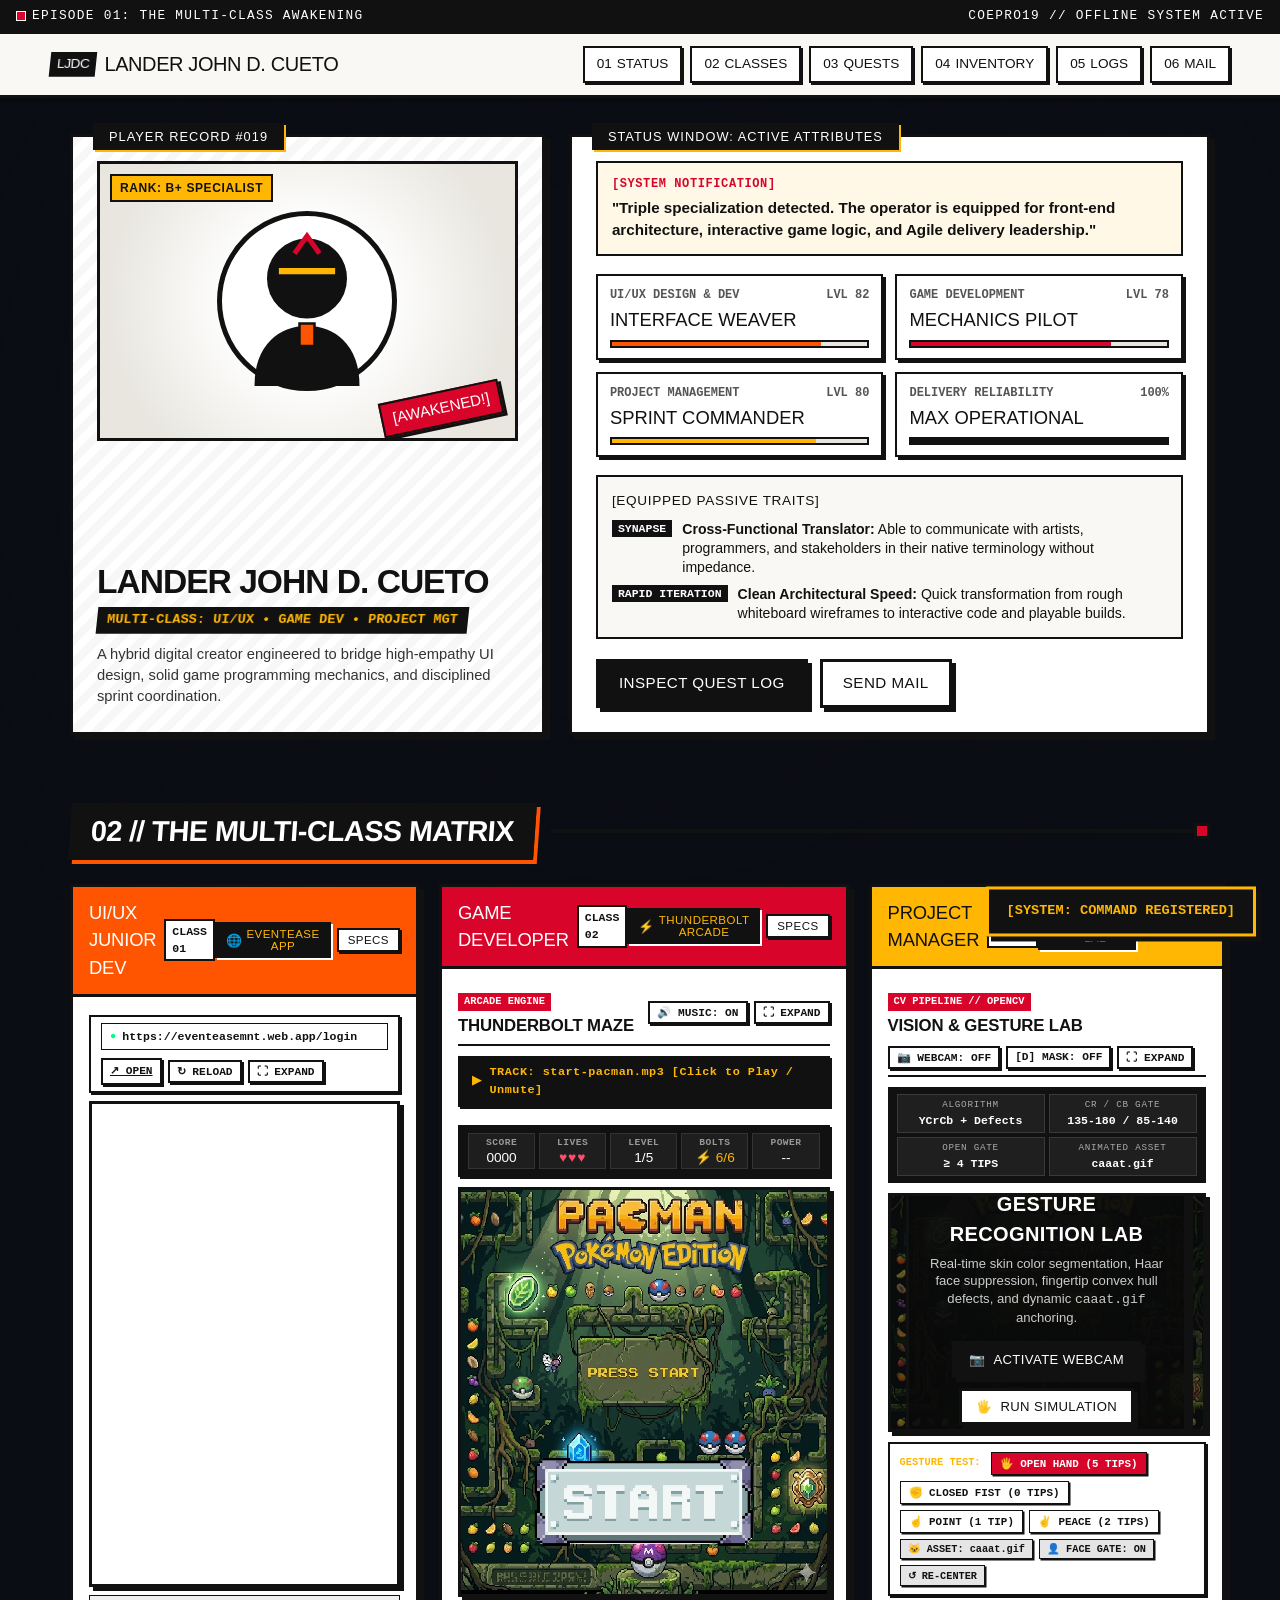
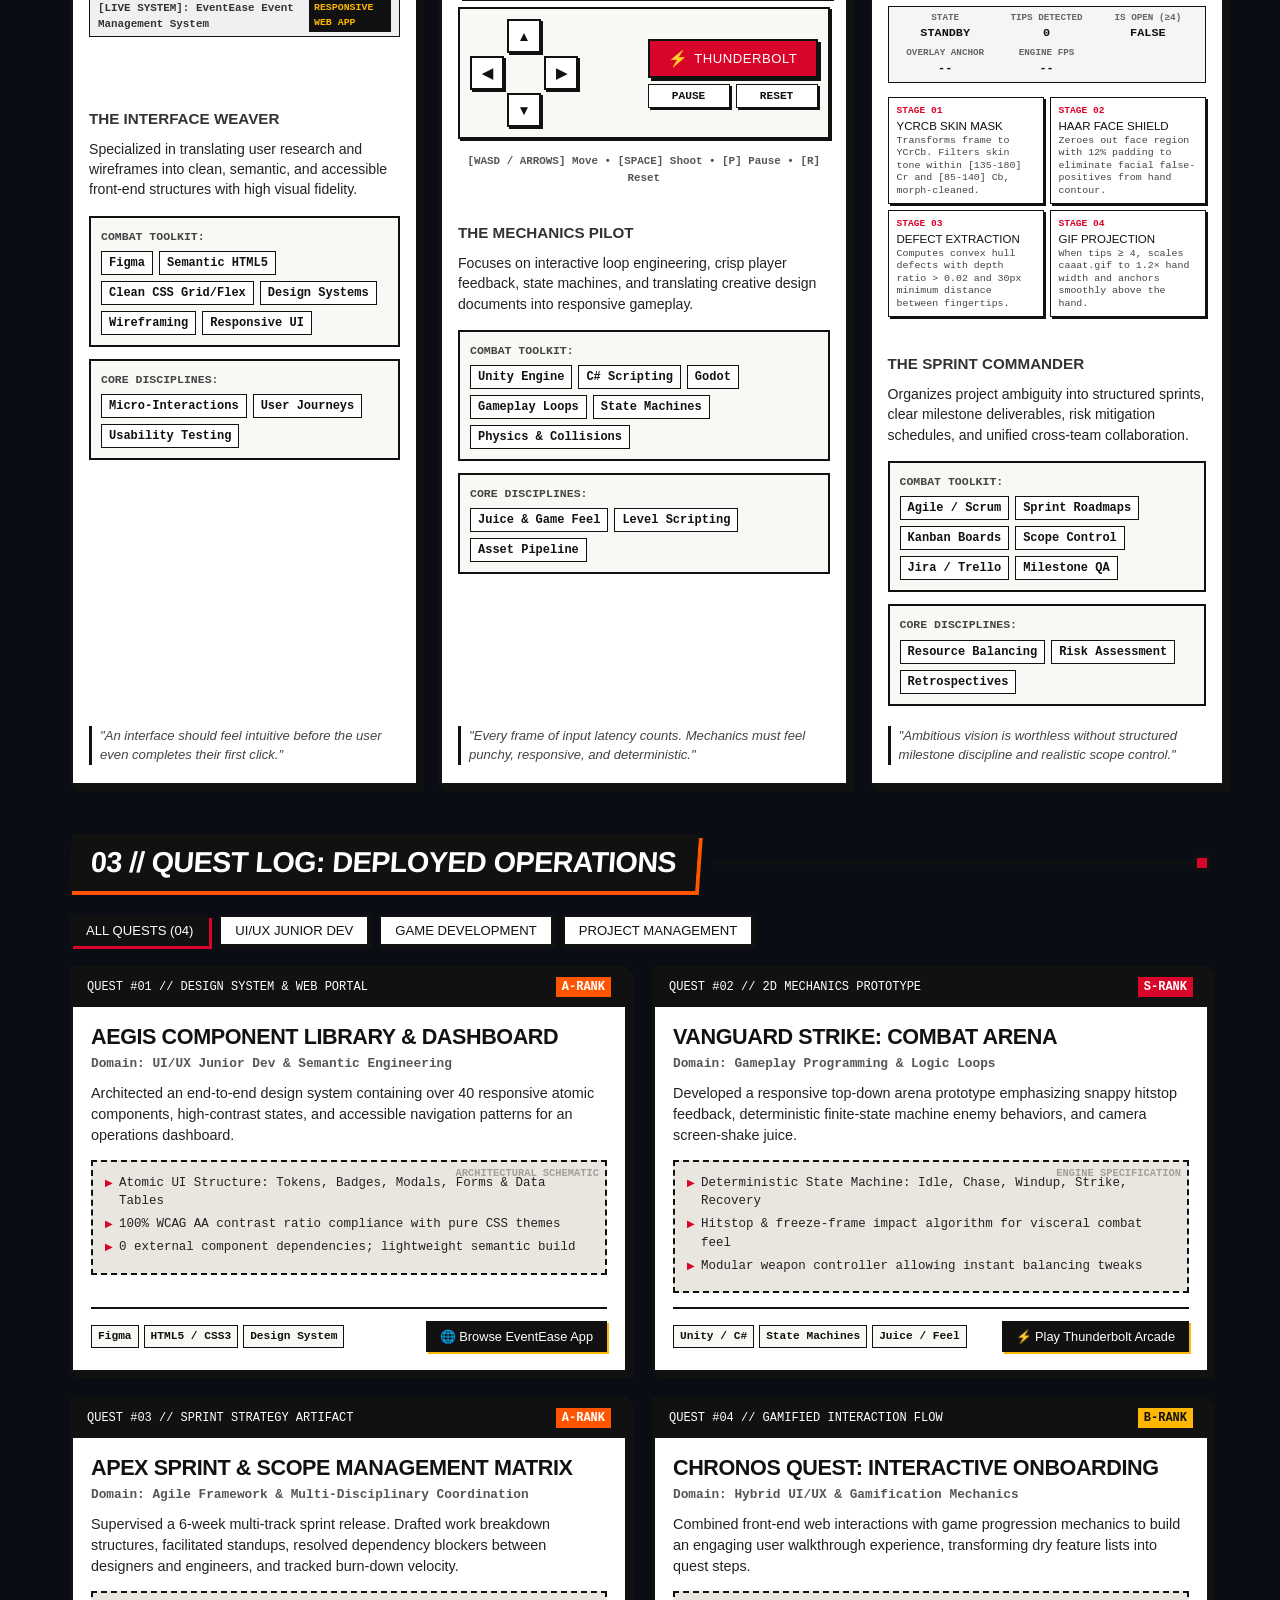
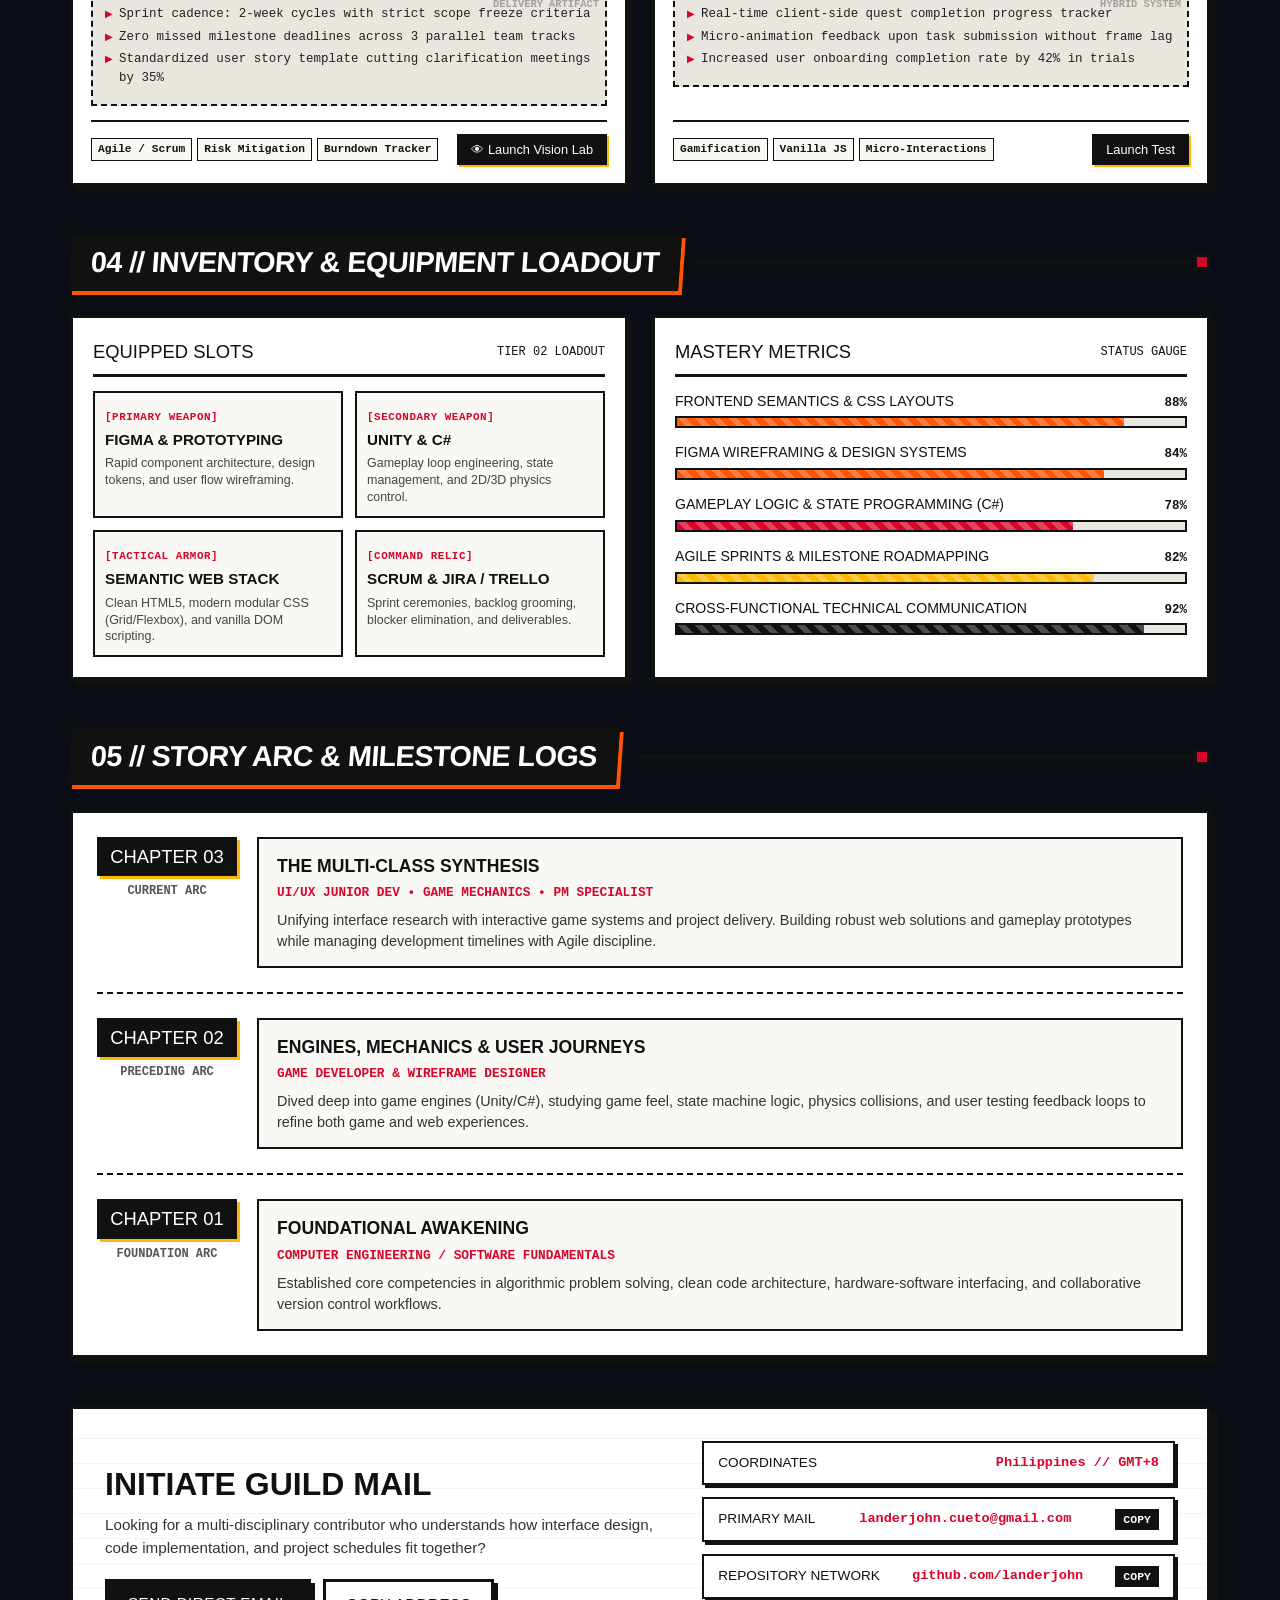
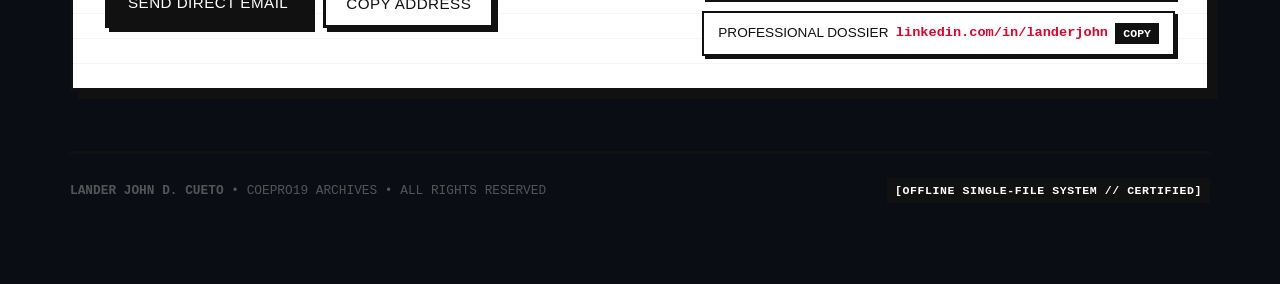
==== commit c24e3218: "Remove transmission terminal and dispatch from backup manhwa file as well" ====
--- a/index_manhwa_backup.html
+++ b/index_manhwa_backup.html
@@ -2377,7 +2377,7 @@
         <li><a href="#quests" class="nav-link"><span>03</span> Quests</a></li>
         <li><a href="#inventory" class="nav-link"><span>04</span> Inventory</a></li>
         <li><a href="#episodes" class="nav-link"><span>05</span> Logs</a></li>
-        <li><a href="#dispatch" class="nav-link"><span>06</span> Dispatch</a></li>
+        <li><a href="#dispatch" class="nav-link"><span>06</span> MAIL</a></li>
       </ul>
     </div>
   </nav>
@@ -2501,7 +2501,7 @@
           <!-- Quick Action CTA -->
           <div class="cta-row">
             <a href="#quests" class="comic-btn">Inspect Quest Log</a>
-            <a href="#dispatch" class="comic-btn comic-btn-secondary">Transmit Message</a>
+            <a href="#dispatch" class="comic-btn comic-btn-secondary">Send Mail</a>
           </div>
         </div>
 
@@ -3303,13 +3303,12 @@
     <!-- SECTION: DISPATCH / CONTACT -->
     <section id="dispatch">
       <div class="dispatch-panel">
-        <div class="panel-cutout-header">[TRANSMISSION TERMINAL]</div>
 
         <div class="dispatch-grid">
           <div>
-            <h2 class="dispatch-prompt-title">Initiate Guild Dispatch</h2>
+            <h2 class="dispatch-prompt-title">Initiate Guild MAIL</h2>
             <p class="dispatch-prompt-desc">
-              Looking for a multi-disciplinary contributor who understands how interface design, code implementation, and project schedules fit together? Transmit a dispatch or recruit Lander John D. Cueto for your next sprint.
+              Looking for a multi-disciplinary contributor who understands how interface design, code implementation, and project schedules fit together?
             </p>
             <div class="cta-row">
               <a href="mailto:landerjohn.cueto@gmail.com" class="comic-btn">Send Direct Email</a>
@@ -3324,7 +3323,7 @@
             </div>
 
             <div class="channel-row">
-              <span class="channel-title">PRIMARY DISPATCH</span>
+              <span class="channel-title">PRIMARY MAIL</span>
               <span class="channel-val">landerjohn.cueto@gmail.com</span>
               <button class="copy-btn" onclick="copyContact('landerjohn.cueto@gmail.com')">COPY</button>
             </div>
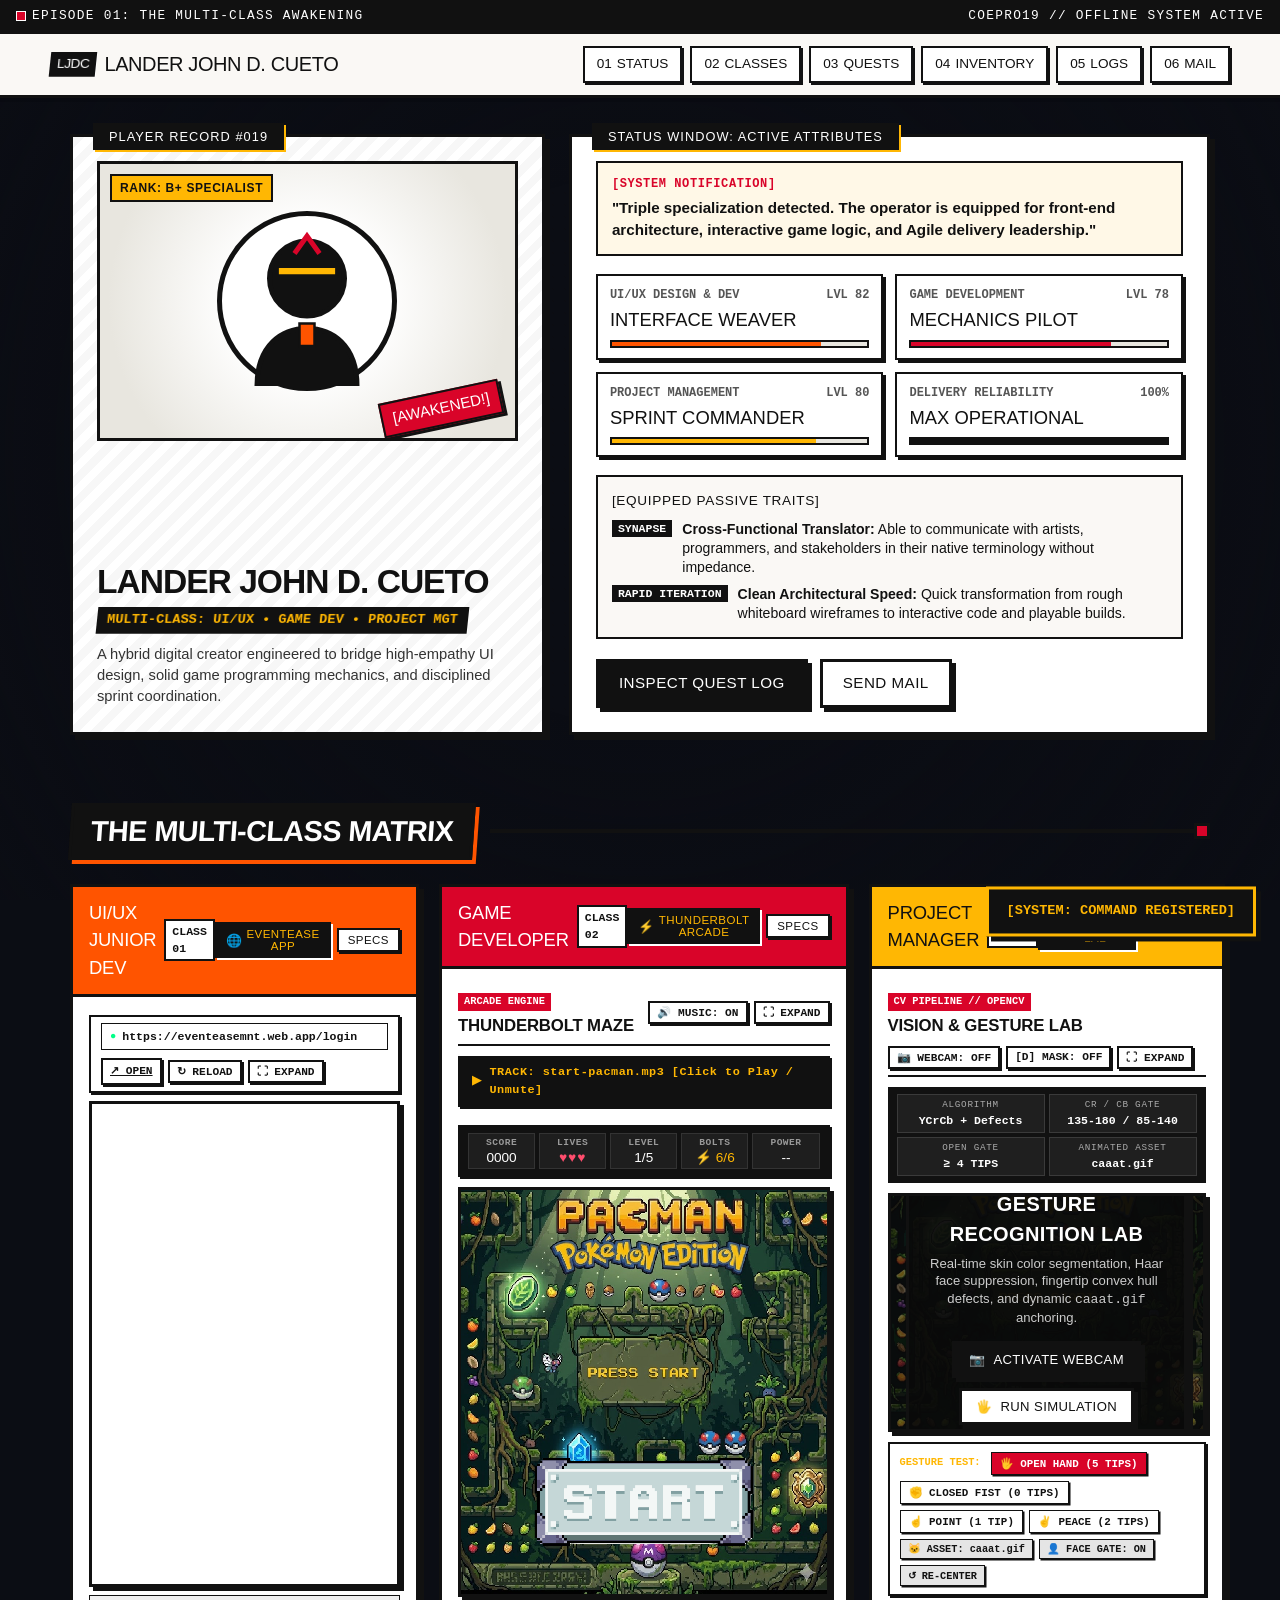
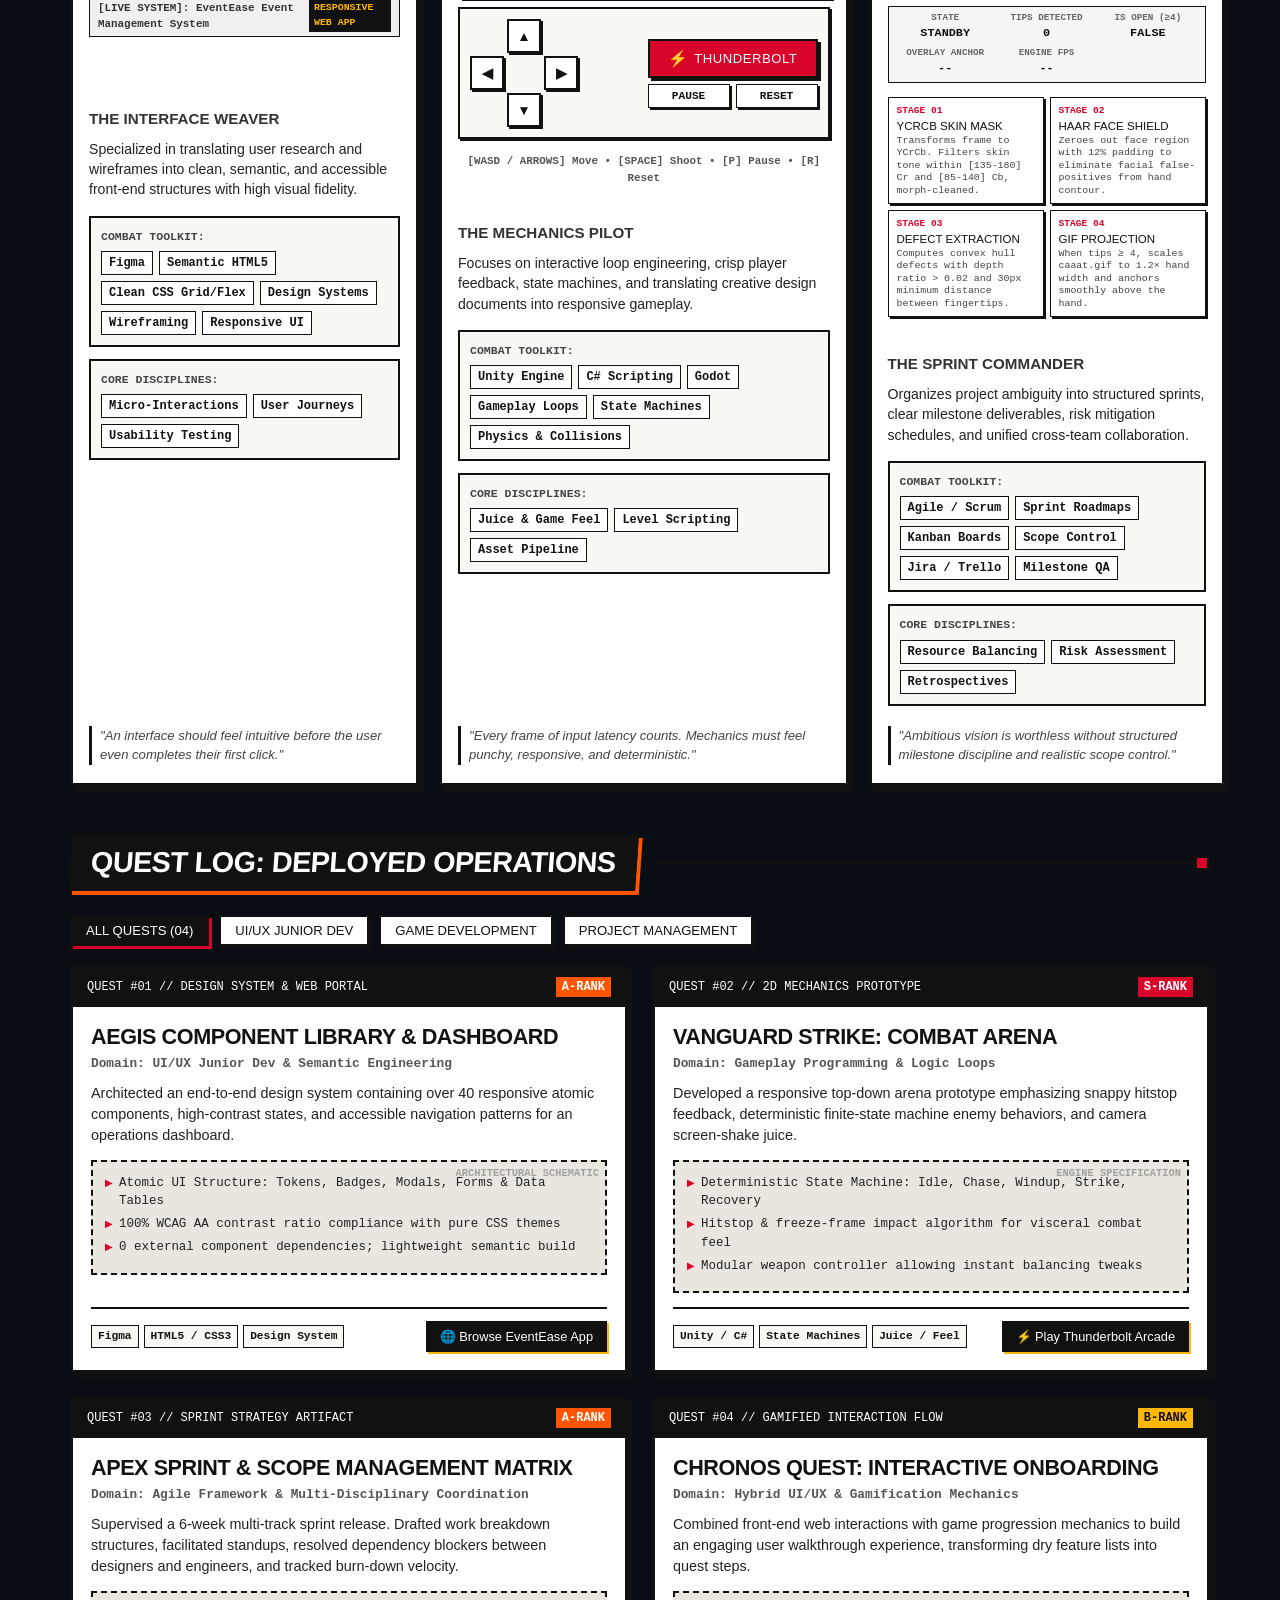
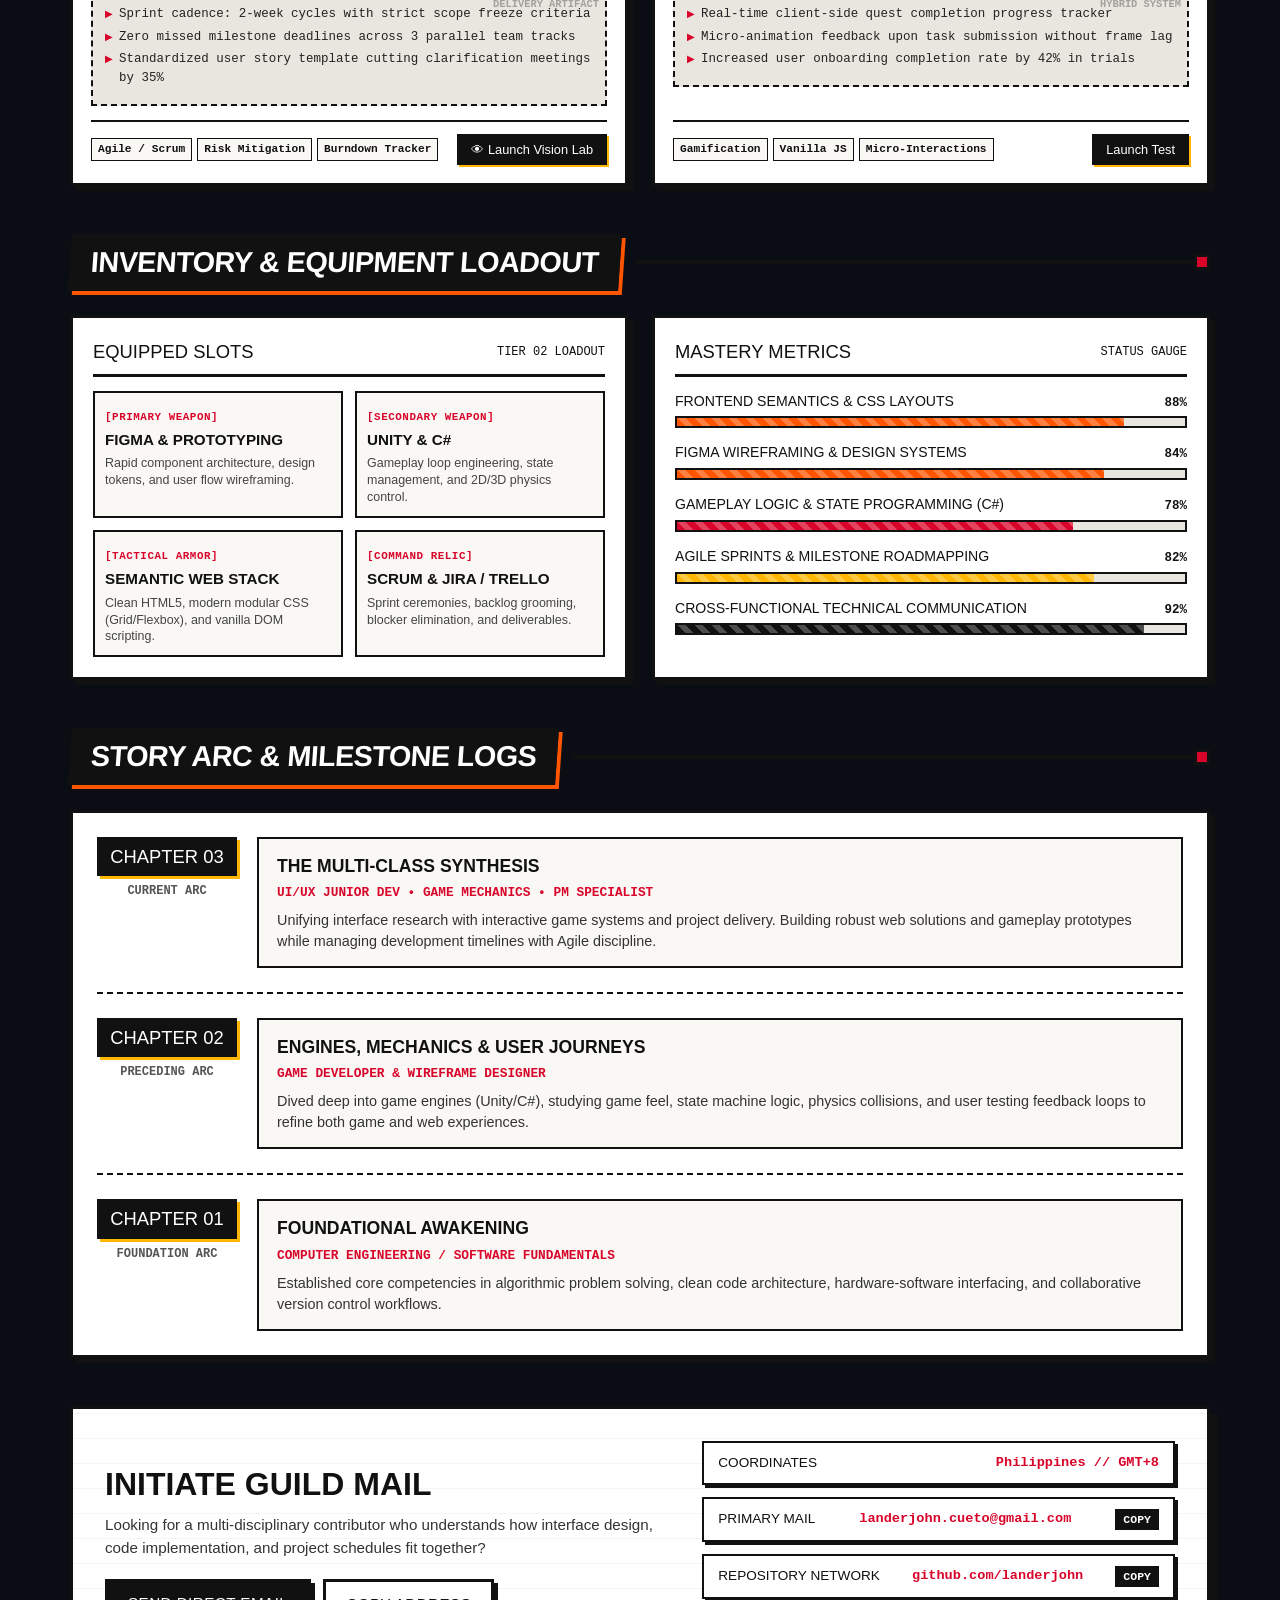
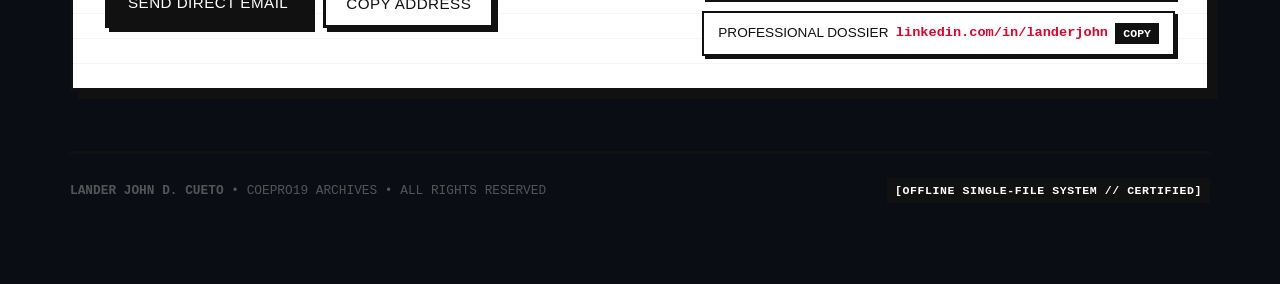
==== commit 1b8f0941: "Remove section numbers from all section titles" ====
--- a/index_manhwa_backup.html
+++ b/index_manhwa_backup.html
@@ -2511,7 +2511,7 @@
     <!-- SECTION: THE MULTI-CLASS MATRIX -->
     <section id="classes">
       <div class="section-banner">
-        <h2 class="section-title">02 // The Multi-Class Matrix</h2>
+        <h2 class="section-title">The Multi-Class Matrix</h2>
         <div class="section-line"></div>
       </div>
 
@@ -2968,7 +2968,7 @@
     <!-- SECTION: QUEST LOG / FEATURED PROJECTS -->
     <section id="quests">
       <div class="section-banner">
-        <h2 class="section-title">03 // Quest Log: Deployed Operations</h2>
+        <h2 class="section-title">Quest Log: Deployed Operations</h2>
         <div class="section-line"></div>
       </div>
 
@@ -3137,7 +3137,7 @@
     <!-- SECTION: SKILL LOADOUT / INVENTORY -->
     <section id="inventory">
       <div class="section-banner">
-        <h2 class="section-title">04 // Inventory & Equipment Loadout</h2>
+        <h2 class="section-title">Inventory & Equipment Loadout</h2>
         <div class="section-line"></div>
       </div>
 
@@ -3246,7 +3246,7 @@
     <!-- SECTION: TIMELINE / EPISODE LOG -->
     <section id="episodes">
       <div class="section-banner">
-        <h2 class="section-title">05 // Story Arc & Milestone Logs</h2>
+        <h2 class="section-title">Story Arc & Milestone Logs</h2>
         <div class="section-line"></div>
       </div>
 
